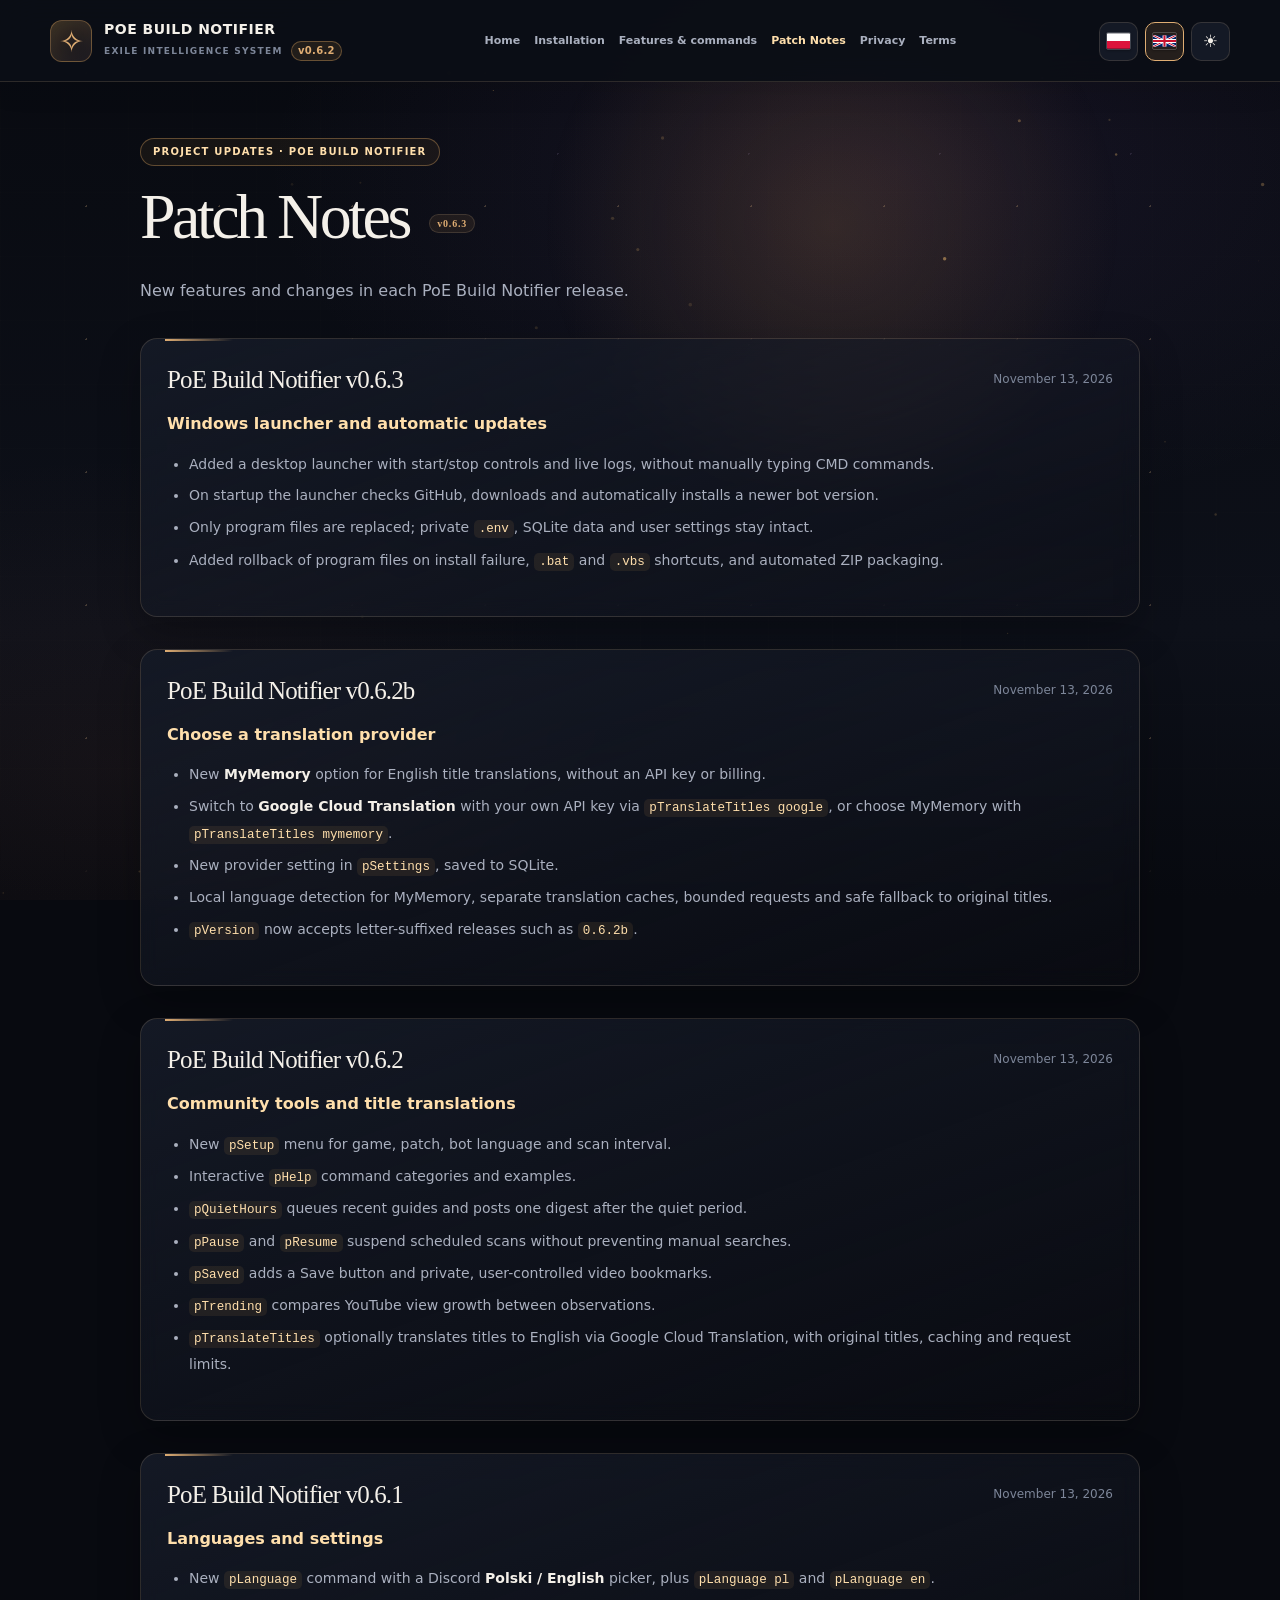
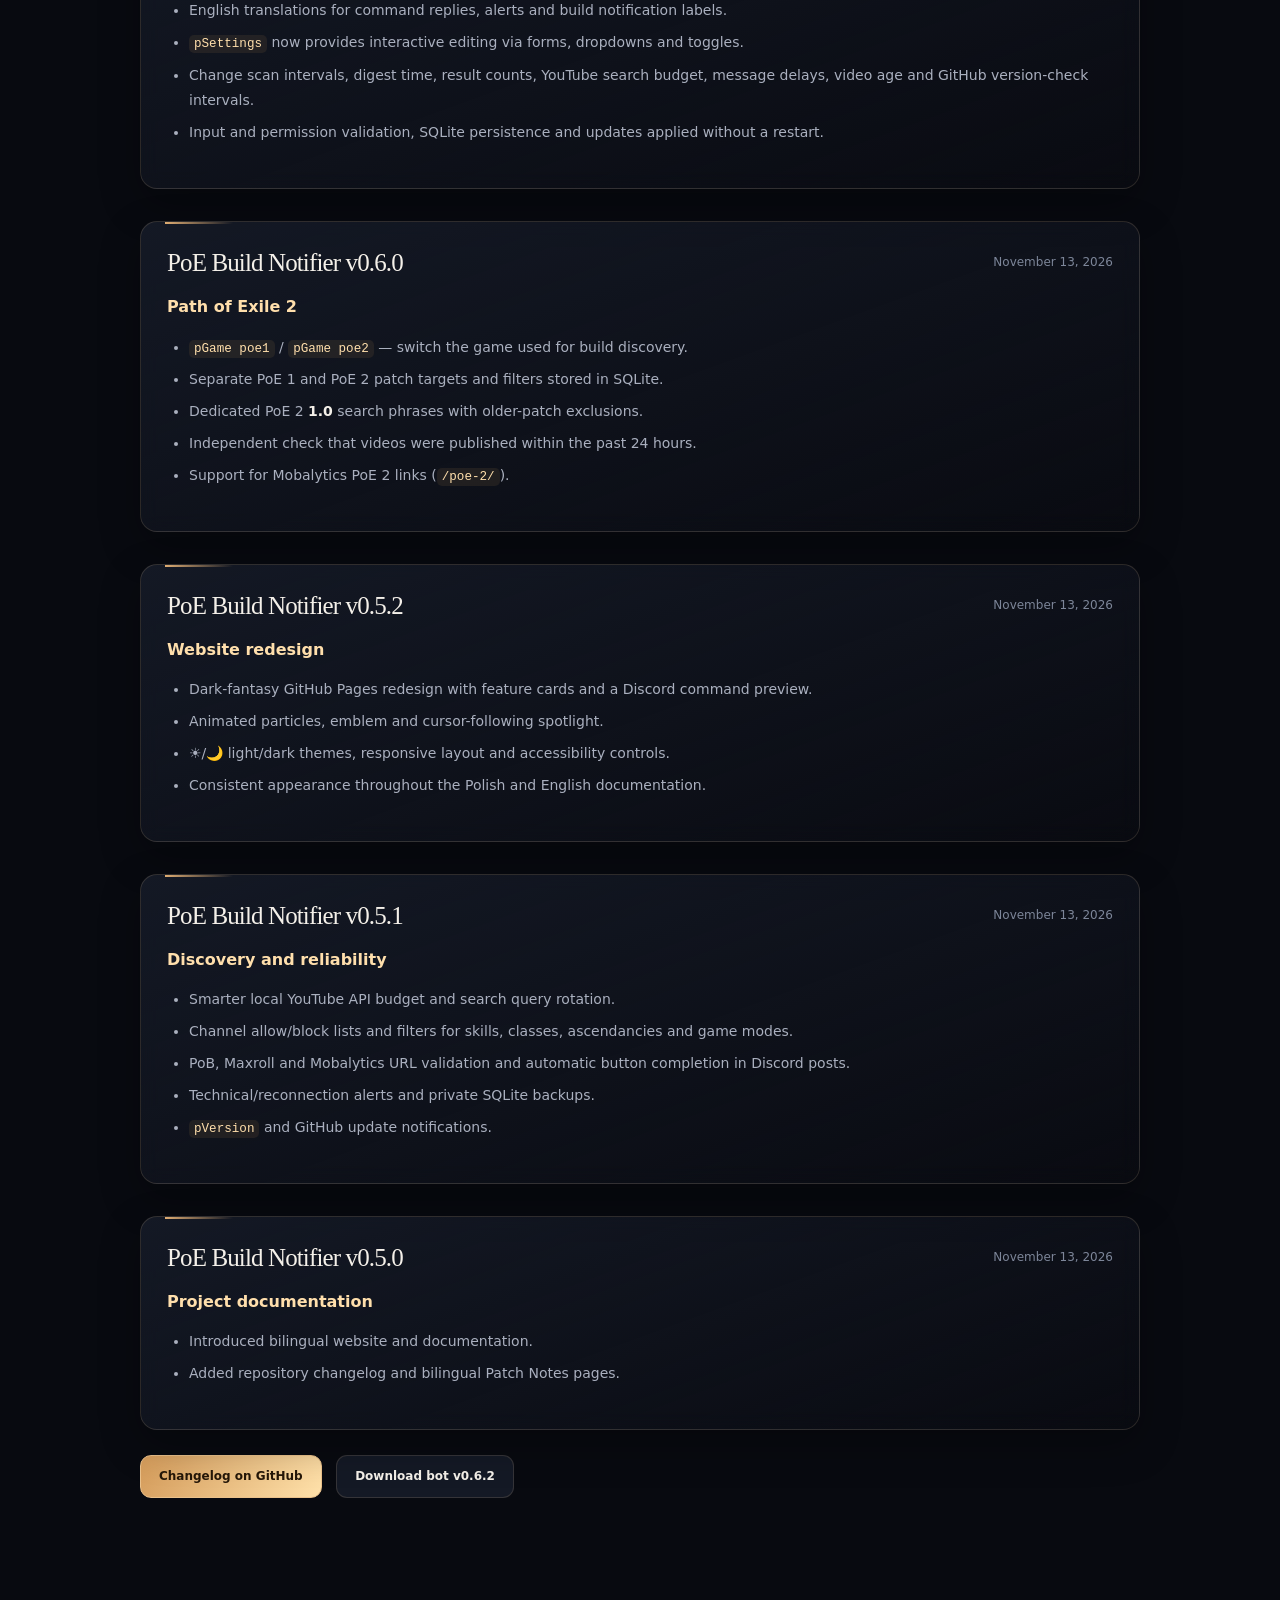
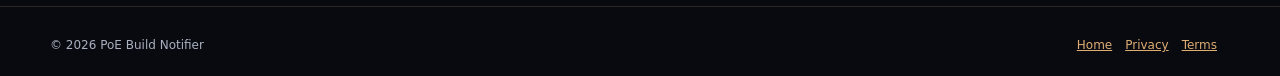
==== changelog-en.html @ 7b58daf1 "release v0.6.3: Windows launcher and updater documentation" ====
<!doctype html><html lang="en"><head><meta charset="utf-8"><meta name="viewport" content="width=device-width,initial-scale=1"><meta name="description" content="Release history and patch notes for PoE Build Notifier"><title>PoE Build Notifier v0.6.3 — Patch Notes</title><link rel="stylesheet" href="style.css"><link rel="stylesheet" href="fancy.css"><link rel="stylesheet" href="unified.css"><link rel="alternate" hreflang="pl" href="https://bollek231.github.io/poe-build-notifier-site/changelog.html"><link rel="alternate" hreflang="en" href="https://bollek231.github.io/poe-build-notifier-site/changelog-en.html"></head><body class="docs-redesign dark"><div class="site-atmosphere" aria-hidden="true"><canvas id="ember-field"></canvas></div><div class="site-spotlight" aria-hidden="true"></div><header class="unified-header">
<div class="wrap header-inner">
  <a class="logo" href="https://bollek231.github.io/poe-build-notifier-site/index-en.html" aria-label="PoE Build Notifier — homepage"><span class="logo-symbol" aria-hidden="true">✧</span><span class="logo-text"><strong>POE BUILD NOTIFIER</strong><small>EXILE INTELLIGENCE SYSTEM <b class="site-version">v0.6.2</b></small></span></a>
  <nav id="site-nav" aria-label="Main navigation">
    <a href="https://bollek231.github.io/poe-build-notifier-site/index-en.html">Home</a>
<a href="https://bollek231.github.io/poe-build-notifier-site/instalacja-en.html">Installation</a>
<a href="https://bollek231.github.io/poe-build-notifier-site/komendy-en.html">Features & commands</a>
<a href="https://bollek231.github.io/poe-build-notifier-site/changelog-en.html" class="active" aria-current="page">Patch Notes</a>
<a href="https://bollek231.github.io/poe-build-notifier-site/privacy-en.html">Privacy</a>
<a href="https://bollek231.github.io/poe-build-notifier-site/terms-en.html">Terms</a>
  </nav>
  <div class="controls">
    <button type="button" class="ctrl menu-button" id="mobile-menu-toggle" aria-label="Open navigation menu" aria-controls="site-nav" aria-expanded="false" title="Menu">☰</button>
    <a class="ctrl" id="lang-pl" href="https://bollek231.github.io/poe-build-notifier-site/changelog.html" hreflang="pl" lang="pl" title="Polski" aria-label="Przełącz na polski"><img class="lang-flag-image" src="assets/flag-pl.svg" width="25" height="18" alt="" aria-hidden="true"></a>
    <a class="ctrl selected" id="lang-en" href="https://bollek231.github.io/poe-build-notifier-site/changelog-en.html" hreflang="en" lang="en" title="English" aria-label="English — current language"><img class="lang-flag-image" src="assets/flag-gb.svg" width="25" height="18" alt="" aria-hidden="true"></a>
    <button type="button" class="ctrl theme-button" id="theme-toggle" title="Change color theme" aria-label="Toggle light/dark theme">☀️</button>
  </div>
</div>
</header><main class="wrap content"><span class="pill">Project updates · PoE Build Notifier</span><h1>Patch Notes <span class="site-version heading-version">v0.6.3</span></h1><p class="lead">New features and changes in each PoE Build Notifier release.</p><article class="release-entry" id="v0-6-3"><div class="release-heading"><h2>PoE Build Notifier v0.6.3</h2><span class="release-date">November 13, 2026</span></div><h3>Windows launcher and automatic updates</h3><ul><li>Added a desktop launcher with start/stop controls and live logs, without manually typing CMD commands.</li><li>On startup the launcher checks GitHub, downloads and automatically installs a newer bot version.</li><li>Only program files are replaced; private <code>.env</code>, SQLite data and user settings stay intact.</li><li>Added rollback of program files on install failure, <code>.bat</code> and <code>.vbs</code> shortcuts, and automated ZIP packaging.</li></ul></article><article class="release-entry" id="v0-6-2b"><div class="release-heading"><h2>PoE Build Notifier v0.6.2b</h2><span class="release-date">November 13, 2026</span></div><h3>Choose a translation provider</h3><ul><li>New <strong>MyMemory</strong> option for English title translations, without an API key or billing.</li><li>Switch to <strong>Google Cloud Translation</strong> with your own API key via <code>pTranslateTitles google</code>, or choose MyMemory with <code>pTranslateTitles mymemory</code>.</li><li>New provider setting in <code>pSettings</code>, saved to SQLite.</li><li>Local language detection for MyMemory, separate translation caches, bounded requests and safe fallback to original titles.</li><li><code>pVersion</code> now accepts letter-suffixed releases such as <code>0.6.2b</code>.</li></ul></article><article class="release-entry" id="v0-6-2"><div class="release-heading"><h2>PoE Build Notifier v0.6.2</h2><span class="release-date">November 13, 2026</span></div><h3>Community tools and title translations</h3><ul><li>New <code>pSetup</code> menu for game, patch, bot language and scan interval.</li><li>Interactive <code>pHelp</code> command categories and examples.</li><li><code>pQuietHours</code> queues recent guides and posts one digest after the quiet period.</li><li><code>pPause</code> and <code>pResume</code> suspend scheduled scans without preventing manual searches.</li><li><code>pSaved</code> adds a Save button and private, user-controlled video bookmarks.</li><li><code>pTrending</code> compares YouTube view growth between observations.</li><li><code>pTranslateTitles</code> optionally translates titles to English via Google Cloud Translation, with original titles, caching and request limits.</li></ul></article><article class="release-entry" id="v0-6-1"><div class="release-heading"><h2>PoE Build Notifier v0.6.1</h2><span class="release-date">November 13, 2026</span></div><h3>Languages and settings</h3><ul><li>New <code>pLanguage</code> command with a Discord <strong>Polski / English</strong> picker, plus <code>pLanguage pl</code> and <code>pLanguage en</code>.</li><li>English translations for command replies, alerts and build notification labels.</li><li><code>pSettings</code> now provides interactive editing via forms, dropdowns and toggles.</li><li>Change scan intervals, digest time, result counts, YouTube search budget, message delays, video age and GitHub version-check intervals.</li><li>Input and permission validation, SQLite persistence and updates applied without a restart.</li></ul></article>
<article class="release-entry" id="v0-6-0"><div class="release-heading"><h2>PoE Build Notifier v0.6.0</h2><span class="release-date">November 13, 2026</span></div><h3>Path of Exile 2</h3><ul><li><code>pGame poe1</code> / <code>pGame poe2</code> — switch the game used for build discovery.</li><li>Separate PoE 1 and PoE 2 patch targets and filters stored in SQLite.</li><li>Dedicated PoE 2 <strong>1.0</strong> search phrases with older-patch exclusions.</li><li>Independent check that videos were published within the past 24 hours.</li><li>Support for Mobalytics PoE 2 links (<code>/poe-2/</code>).</li></ul></article>
<article class="release-entry" id="v0-5-2"><div class="release-heading"><h2>PoE Build Notifier v0.5.2</h2><span class="release-date">November 13, 2026</span></div><h3>Website redesign</h3><ul><li>Dark-fantasy GitHub Pages redesign with feature cards and a Discord command preview.</li><li>Animated particles, emblem and cursor-following spotlight.</li><li>☀️/🌙 light/dark themes, responsive layout and accessibility controls.</li><li>Consistent appearance throughout the Polish and English documentation.</li></ul></article>
<article class="release-entry" id="v0-5-1"><div class="release-heading"><h2>PoE Build Notifier v0.5.1</h2><span class="release-date">November 13, 2026</span></div><h3>Discovery and reliability</h3><ul><li>Smarter local YouTube API budget and search query rotation.</li><li>Channel allow/block lists and filters for skills, classes, ascendancies and game modes.</li><li>PoB, Maxroll and Mobalytics URL validation and automatic button completion in Discord posts.</li><li>Technical/reconnection alerts and private SQLite backups.</li><li><code>pVersion</code> and GitHub update notifications.</li></ul></article>
<article class="release-entry" id="v0-5-0"><div class="release-heading"><h2>PoE Build Notifier v0.5.0</h2><span class="release-date">November 13, 2026</span></div><h3>Project documentation</h3><ul><li>Introduced bilingual website and documentation.</li><li>Added repository changelog and bilingual Patch Notes pages.</li></ul></article><p class="release-actions"><a class="btn" href="https://github.com/Bollek231/poe-build-notifier-site/blob/main/CHANGELOG.md">Changelog on GitHub</a> <a class="btn secondary" href="https://bollek231.github.io/poe-build-notifier-site/downloads/PoE_Build_Notifier_v0.6.2b.zip" download>Download bot v0.6.2</a></p></main><footer><div class="wrap foot"><span>© 2026 PoE Build Notifier</span><div><a href="https://bollek231.github.io/poe-build-notifier-site/index-en.html">Home</a><a href="https://bollek231.github.io/poe-build-notifier-site/privacy-en.html">Privacy</a><a href="https://bollek231.github.io/poe-build-notifier-site/terms-en.html">Terms</a></div></div></footer><script defer src="effects.js"></script><script defer src="version-badge.js"></script></body></html>
---- style.css ----
:root{color-scheme:dark;--bg:#0e121b;--text:#e9ebef;--muted:#aeb7c5;--border:#343e4e;--gold:#e4b772;--panel:#192232}*{box-sizing:border-box}html{scroll-behavior:smooth}body{margin:0;font-family:system-ui,-apple-system,"Segoe UI",sans-serif;background:radial-gradient(circle at 85% 0%,#273244,var(--bg) 55%);color:var(--text);line-height:1.65}a{color:#9ed0ff}a:hover{color:#fff}.wrap{width:min(1060px,calc(100% - 36px));margin:auto}header{background:#0d1420ec;border-bottom:1px solid var(--border);position:sticky;top:0;z-index:5}.nav{display:flex;justify-content:space-between;align-items:center;gap:20px;flex-wrap:wrap;padding:16px 0}.brand{font-weight:800;color:var(--gold);font-size:1.12rem;text-decoration:none}.nav div{display:flex;gap:17px;flex-wrap:wrap}.nav div a{text-decoration:none;color:#d6dce5;font-size:.91rem}section{padding:48px 0}.hero{padding-top:84px;padding-bottom:70px}.hero h1{font-size:clamp(2.6rem,6vw,5rem);line-height:1.12;letter-spacing:-.04em;margin:22px 0}.hero h1 em{font-style:normal;color:var(--gold)}.lead{font-size:1.15rem;max-width:720px;color:var(--muted)}.pill{display:inline-block;padding:6px 12px;border-radius:30px;border:1px solid #705936;background:#2f291e;color:#ffe4b7;font-size:.78rem;font-weight:700}h2{font-size:2rem;line-height:1.22;margin:0 0 12px}h3{color:#ffe0aa;margin:10px 0}.muted,.cards p{color:var(--muted)}.cards{display:grid;grid-template-columns:repeat(3,minmax(0,1fr));gap:18px}.cards article,.panel{border:1px solid var(--border);background:linear-gradient(145deg,#202c3e,#121a28);padding:24px;border-radius:16px}.metric{font-size:2rem;font-weight:800;color:var(--gold)}.btn{display:inline-block;margin-right:12px;margin-top:12px;padding:10px 17px;border-radius:9px;background:#d9a564;color:#17171d;font-weight:700;text-decoration:none}.btn.secondary{background:transparent;border:1px solid #6f7b8e;color:var(--text)}.split{display:grid;grid-template-columns:1.2fr 1fr;gap:35px}.note{padding:18px 20px;background:#202a39;border-left:3px solid var(--gold);border-radius:8px}.content{max-width:850px;padding-top:44px;padding-bottom:75px}.content h1{font-size:clamp(2.2rem,4vw,3.1rem);line-height:1.17;color:#ffe0aa}.content h2{font-size:1.42rem;margin-top:34px}.content p,.content li{color:#d4dce6}.meta{font-size:.9rem;color:var(--muted)}footer{border-top:1px solid var(--border);padding:28px 0;color:var(--muted);font-size:.9rem}.foot{display:flex;justify-content:space-between;gap:15px;flex-wrap:wrap}.foot a{margin-right:13px}@media(max-width:730px){.cards,.split{grid-template-columns:1fr}.hero{padding-top:50px}.nav{align-items:flex-start}}
/* Dokumentacja instalacji i komend */
pre{background:#0c131d;color:#dcf0ff;border:1px solid var(--border);border-radius:10px;padding:16px;overflow-x:auto;font-size:.92rem;line-height:1.6}
code{font-family:ui-monospace,SFMono-Regular,Consolas,monospace}
p code,li code,td code{color:#f2d4a3;background:#202838;padding:2px 5px;border-radius:5px;font-size:.92em}
.doc-table{width:100%;border-collapse:collapse;margin:20px 0}
.doc-table th,.doc-table td{padding:12px 14px;text-align:left;border-bottom:1px solid var(--border);vertical-align:top}
.doc-table th{color:#ffd69a;background:#1e2a38}
.doc-table tr:nth-child(even){background:#141c29}
@media(max-width:700px){.doc-table th,.doc-table td{padding:10px 8px;font-size:.9rem}.nav div{gap:10px}}


/* Accessibility and layout for the Polish / English flag language switch */
.nav{gap:12px}
.nav-links{display:flex;align-items:center;gap:13px;flex-wrap:wrap;flex:1}
.language-switch{display:flex;align-items:center;gap:6px;margin-left:auto;flex-shrink:0}
.language-switch .flag{display:inline-flex;align-items:center;justify-content:center;width:43px;height:38px;border-radius:10px;border:1px solid #465468;background:#172233;color:#fff;text-decoration:none;font-size:1.45rem;line-height:1;transition:background-color .15s,border-color .15s;white-space:nowrap}
.language-switch .flag:hover{background:#2e405a;border-color:#90b6ec}
.language-switch .flag.active{background:#35455d;border-color:#e4b772;box-shadow:inset 0 -2px 0 #e4b772}
.language-switch .flag:focus-visible{outline:3px solid #e4b772;outline-offset:3px}
@media(max-width:760px){.nav{gap:10px}.brand{width:100%}.nav-links{order:2;width:100%;flex-basis:100%;gap:9px}.nav-links a{font-size:.82rem}.language-switch{order:1;margin-left:auto}}

/* Version labels and bilingual release history */
.site-version{display:inline-flex;align-items:center;font-size:.69rem;font-weight:750;letter-spacing:.025em;color:#ffe0aa;background:#353045;border:1px solid #76604a;padding:2px 8px;border-radius:50px;vertical-align:middle;white-space:nowrap}
.heading-version{font-size:.85rem;vertical-align:middle;margin-left:8px}
.release-entry{background:linear-gradient(145deg,#202c3e,#121a28);border:1px solid var(--border);border-radius:16px;margin-top:32px;padding:26px}
.release-heading{display:flex;align-items:center;justify-content:space-between;gap:12px;flex-wrap:wrap;margin-bottom:18px}
.release-heading h2{margin:0!important;font-size:1.54rem}
.release-date{color:var(--muted);font-size:.88rem;white-space:nowrap}
.release-entry h3{font-size:1.05rem;margin-top:24px}
.release-entry ul{padding-left:22px}
.release-entry li{margin-bottom:8px}
.nav-links{min-width:0}
@media(max-width:760px){.release-entry{padding:18px}.release-heading h2{font-size:1.3rem}.nav-links{row-gap:9px}}
---- fancy.css ----
/* PoE Build Notifier — v0.5.2 animated fantasy background */
#ember-field{position:absolute;inset:0;width:100%;height:100%;pointer-events:none;z-index:0;opacity:.85}
body.light #ember-field{opacity:.45}
#starfield{animation:constellation-drift 110s linear infinite}
@keyframes constellation-drift{
  0%{background-position:20px 7px,80px 58px}
  100%{background-position:153px -106px,-111px -133px}
}
.orbit,.orbit.tiny{will-change:transform}
.fancy-home .header-inner{max-width:1240px}
.fancy-home .logo strong{font-size:14px}
.fancy-home .site-version{margin-left:3px;color:var(--accent);font-size:10px;letter-spacing:.08em}
.fancy-home #site-nav{gap:14px}
.fancy-home #site-nav a{font-size:11px}
.fancy-home .menu-button{display:none}
.fancy-home #app{isolation:isolate}
.fancy-home #ember-field{z-index:0}
.fancy-home header,.fancy-home main,.fancy-home .footer{position:relative;z-index:2}
.fancy-home .features,.fancy-home .demo-section{position:relative}
.fancy-home .hero-note{font-size:11px;color:var(--soft);margin-top:12px}
.fancy-home .secondary-links{display:flex;gap:14px;flex-wrap:wrap;margin-top:12px;font-size:12px}
.fancy-home .secondary-links a{color:var(--accent);text-decoration:underline;text-underline-offset:4px}
.fancy-home .alt-section{padding:56px 0;border-top:1px solid var(--line)}
.fancy-home .alt-section h2{font-family:Georgia,serif;font-weight:500;font-size:32px;letter-spacing:-.03em}
.fancy-home .alt-section .note{font-size:13px;max-width:800px}
.fancy-home .footer .docs-links{display:flex;flex-wrap:wrap;gap:14px}
.fancy-home .footer .docs-links a{font-size:11px}
.site-spotlight{position:fixed;inset:0;pointer-events:none;z-index:0;opacity:0;background:radial-gradient(380px circle at var(--mx,65%) var(--my,25%),var(--halo,rgba(221,160,82,.16)),transparent 76%);transition:opacity .3s}
@media(pointer:fine){body:hover .site-spotlight{opacity:1}}
.site-atmosphere{position:fixed;inset:0;overflow:hidden;pointer-events:none;z-index:0;background:radial-gradient(ellipse 850px 540px at 73% 10%,rgba(119,80,147,.19),transparent 70%),radial-gradient(ellipse 650px 450px at 5% 75%,rgba(176,104,51,.095),transparent 70%)}
.site-atmosphere::after{content:"";position:absolute;inset:0;opacity:.19;background-image:linear-gradient(rgba(207,184,141,.11) 1px,transparent 1px),linear-gradient(90deg,rgba(207,184,141,.11) 1px,transparent 1px);background-size:64px 64px;mask-image:linear-gradient(to bottom,transparent,black 14%,black 84%,transparent)}
.site-atmosphere #ember-field{position:fixed}
body.docs-redesign{--bg:#090b13;--text:#f3eee7;--muted:#aeb4c4;--border:rgba(238,208,162,.18);--gold:#dfad73;--panel:#171d2b;--halo:rgba(219,151,79,.17);background:#090b13;color:var(--text);min-height:100vh;transition:background .3s,color .3s}
body.docs-redesign.light{--bg:#f7f3ec;--text:#241f26;--muted:#655e6b;--border:rgba(85,60,47,.19);--gold:#946124;--panel:#fffdf8;--halo:rgba(195,139,69,.17);background:#f7f3ec;color:var(--text)}
body.docs-redesign>header,body.docs-redesign>main,body.docs-redesign>footer{position:relative;z-index:1}
body.docs-redesign>header{background:rgba(10,14,24,.68);backdrop-filter:blur(18px);border-color:var(--border)}
body.docs-redesign.light>header{background:rgba(250,245,235,.85)}
body.docs-redesign header .brand{color:var(--gold)}
body.docs-redesign header .nav-links a{color:var(--text);opacity:.82}
body.docs-redesign header .nav-links a:hover,
body.docs-redesign header .nav-links a[aria-current="page"]{color:var(--gold);opacity:1}
body.docs-redesign .site-version{display:inline-block;color:var(--gold);font-size:10px;vertical-align:middle;letter-spacing:.08em;padding:3px 7px;background:rgba(203,147,83,.1);border:1px solid var(--border);border-radius:20px}
body.docs-redesign .content{max-width:920px}
body.docs-redesign .content h1{font-family:Georgia,serif;font-weight:500;font-size:clamp(34px,6vw,54px);letter-spacing:-.04em;color:var(--text);margin-bottom:24px}
body.docs-redesign .content h2{font-family:Georgia,serif;color:var(--gold);font-weight:500;margin-top:46px}
body.docs-redesign .content h3{color:var(--gold)}
body.docs-redesign .content p,body.docs-redesign .content li{color:var(--text);opacity:.91}
body.docs-redesign .content a:not(.btn){color:var(--gold)}
body.docs-redesign .note,body.docs-redesign .panel,body.docs-redesign .cards article,
body.docs-redesign .release-entry{background:rgba(25,31,44,.78);border:1px solid var(--border);border-radius:16px;box-shadow:0 10px 32px rgba(0,0,0,.07);backdrop-filter:blur(12px)}
body.docs-redesign.light .note,body.docs-redesign.light .panel,body.docs-redesign.light .cards article,
body.docs-redesign.light .release-entry{background:rgba(255,255,255,.72)}
body.docs-redesign .note{border-left:3px solid var(--gold)}
body.docs-redesign .btn{background:linear-gradient(110deg,#d49b5a,#ffe1aa);color:#24190d;border:1px solid #ddab6a;border-radius:11px}
body.docs-redesign .btn.secondary{background:transparent;color:var(--text);border-color:var(--border)}
body.docs-redesign .doc-table tr:nth-child(even),body.docs-redesign .doc-table th{background:var(--panel)}
body.docs-redesign .doc-table th,body.docs-redesign .doc-table td{border-color:var(--border)}
body.docs-redesign .doc-table th{color:var(--gold)}
body.docs-redesign .foot{color:var(--muted)}
body.docs-redesign .foot a{color:var(--gold)}
body.docs-redesign .language-switch .flag{border-color:var(--border);background:var(--panel)}
body.docs-redesign .language-switch .flag.active{border-color:var(--gold)}
body.docs-redesign .theme-control{height:38px;min-width:40px;background:var(--panel);border:1px solid var(--border);border-radius:10px;cursor:pointer;color:var(--text)}
body.docs-redesign .theme-control:hover{border-color:var(--gold)}
body.docs-redesign .nav-toggle{height:38px;min-width:42px;border-radius:9px;background:var(--panel);color:var(--text);border:1px solid var(--border);cursor:pointer;display:none}
body.docs-redesign .wrap{width:min(1180px,calc(100% - 48px))}
@media(max-width:1080px){
 body.docs-redesign .nav-toggle{display:inline-flex;align-items:center;justify-content:center}
 body.docs-redesign .nav{position:relative}
 body.docs-redesign .nav-links{display:none;position:absolute;z-index:10;top:100%;left:0;right:0;padding:16px;background:var(--panel);border:1px solid var(--border);border-radius:14px;box-shadow:0 10px 30px rgba(0,0,0,.12);margin-top:6px}
 body.docs-redesign .nav-links.menu-open{display:flex}
}
@media(max-width:1030px){
 .fancy-home .menu-button{display:grid;place-items:center}
 .fancy-home #site-nav{display:none;position:absolute;z-index:20;top:calc(100% - 7px);left:18px;right:18px;padding:18px;background:var(--panel);border:1px solid var(--line);border-radius:15px;box-shadow:0 12px 30px var(--shadow);flex-wrap:wrap;gap:16px}
 .fancy-home #site-nav.menu-open{display:flex}
 .fancy-home .header-inner{position:relative}
}
@media(max-width:760px){
 .fancy-home .header-inner{padding:13px 0}
 .fancy-home .hero{padding-top:45px}
 .fancy-home .visual{transform:scale(.76);margin:-5px 0}
 .fancy-home .logo strong{font-size:12px}
 .fancy-home .site-version{font-size:9px}
 .fancy-home .alt-section{padding:34px 0}
 body.docs-redesign .nav .brand{max-width:75%;font-size:12px}
 body.docs-redesign .nav{gap:8px}
 body.docs-redesign .nav-links{order:10}
}
@media(prefers-reduced-motion:reduce){
 #ember-field{display:none}
 #starfield{animation:none!important}
 .orbit,.orbit.tiny{animation:none!important;will-change:auto}
 .site-spotlight,#spotlight{display:none!important}
 body *,body *::before,body *::after{transition:none!important;scroll-behavior:auto!important}
}

/* Render national flags as local vector images, not platform-dependent emoji glyphs. */
.lang-flag-image{display:block;width:25px;height:18px;object-fit:fill;border-radius:2px;border:1px solid rgba(255,255,255,.19);box-shadow:0 1px 2px rgba(0,0,0,.24);pointer-events:none}
.fancy-home .controls .ctrl:has(.lang-flag-image),.docs-redesign .language-switch .flag:has(.lang-flag-image){display:inline-flex;align-items:center;justify-content:center}

/* Compact, centered and dismissible announcement on documentation pages. */
body.docs-redesign .site-notice{
  position:relative;box-sizing:border-box;
  width:min(760px,calc(100% - 32px));max-width:760px;
  margin:20px auto 16px;padding:16px 51px 16px 20px;
  border:1px solid var(--border);border-left:3px solid var(--gold);
  border-radius:14px;color:var(--text);
  background:var(--panel);box-shadow:0 12px 28px rgba(0,0,0,.10);
  font-size:13px;line-height:1.7;z-index:2;
  opacity:1;transform:translateY(0);
  transition:opacity .24s ease,transform .24s ease;
}
body.docs-redesign.light .site-notice{background:#fffbf4}
body.docs-redesign .content>.site-notice{width:100%;margin:0 auto 24px}
body.docs-redesign .site-notice strong{color:var(--gold)}
body.docs-redesign .site-notice .site-notice__hint{display:block;margin-top:7px;color:var(--muted);font-size:11px}
body.docs-redesign .site-notice .site-notice__close{
  position:absolute;right:11px;top:10px;width:30px;height:30px;
  border:1px solid var(--border);border-radius:9px;
  background:transparent;color:var(--text);cursor:pointer;
  font-size:20px;line-height:1;display:grid;place-items:center;
}
body.docs-redesign .site-notice .site-notice__close:hover{border-color:var(--gold);background:rgba(210,157,82,.10)}
body.docs-redesign .site-notice .site-notice__close:focus-visible{outline:2px solid var(--gold);outline-offset:2px}
body.docs-redesign .site-notice.site-notice--closing{opacity:0;transform:translateY(-7px);pointer-events:none}
body.docs-redesign .site-notice[hidden]{display:none!important}
@media(max-width:600px){body.docs-redesign .site-notice{font-size:12px;padding:14px 47px 14px 15px;margin-top:12px}}
@media(prefers-reduced-motion:reduce){body.docs-redesign .site-notice{transition:none!important}}

/* Keep the site navigation visible while scrolling, in both languages. */
.fancy-home #app>header,
body.docs-redesign>header{
  position:sticky;
  top:0;
  z-index:100;
  isolation:isolate;
  -webkit-backdrop-filter:blur(18px);
  backdrop-filter:blur(18px);
}
.fancy-home #app>header{background:rgba(11,14,22,.90)}
.fancy-home.light #app>header{background:rgba(250,246,238,.92)}
body.docs-redesign>header{background:rgba(10,14,24,.91)}
body.docs-redesign.light>header{background:rgba(250,245,235,.93)}
html{scroll-padding-top:95px}
@media(max-width:760px){html{scroll-padding-top:85px}}

/* Feature showcase: 3 + 2 centered on desktop, stacked on phones */
.fancy-home .features .cards{grid-template-columns:repeat(6,minmax(0,1fr))}
.fancy-home .features .cards>.card{grid-column:span 2}
.fancy-home .features .cards>.card:nth-child(4){grid-column:2/span 2}
.fancy-home .features .cards>.card:nth-child(5){grid-column:4/span 2}
@media(max-width:760px){
  .fancy-home .features .cards{grid-template-columns:1fr}
  .fancy-home .features .cards>.card,
  .fancy-home .features .cards>.card:nth-child(4),
  .fancy-home .features .cards>.card:nth-child(5){grid-column:auto}
}
---- unified.css ----
/* PoE Build Notifier — shared site design for all PL/EN pages.
   v0.6.1 is the bot version; website-only visual updates do not increment it. */
:root{--site-header-height:82px;--site-font:Inter,ui-sans-serif,system-ui,-apple-system,"Segoe UI",sans-serif}
body.fancy-home,body.docs-redesign{font-family:var(--site-font);font-synthesis:none;-webkit-font-smoothing:antialiased}
body.fancy-home #app{padding-top:var(--site-header-height)}
body.docs-redesign{padding-top:var(--site-header-height)}
body.docs-redesign.dark{
  --bg:#080a10;--background:#0d1019;--panel:#141925;--panel2:#1b2130;
  --fg:#f4f0e9;--text:#f4f0e9;--muted:#aab0bf;--soft:#7d8699;
  --gold:#dfad73;--accent:#dfad73;--accent-hi:#ffdfac;
  --border:rgba(238,208,162,.15);--line:rgba(238,208,162,.15);
  --line-hi:rgba(241,180,102,.34);--shadow:rgba(0,0,0,.28);
  --halo:rgba(219,151,79,.16);background:var(--bg);color:var(--fg)
}
body.docs-redesign.light{
  --bg:#f7f3ec;--background:#f9f6f1;--panel:#fffdf8;--panel2:#f2ede4;
  --fg:#241f26;--text:#241f26;--muted:#655e6b;--soft:#7b7480;
  --gold:#946124;--accent:#946124;--accent-hi:#6e4a20;
  --border:rgba(85,60,47,.19);--line:rgba(85,60,47,.19);
  --line-hi:rgba(162,104,40,.4);--shadow:rgba(92,57,44,.10);
  --halo:rgba(195,139,69,.17);background:var(--bg);color:var(--fg)
}

/* A genuinely fixed header. Neither scroll containers nor nearby decorative
   elements can prevent it from following the viewport. */
body.fancy-home #app>header.unified-header,
body.docs-redesign>header.unified-header{
  position:fixed!important;top:0;left:0;right:0;width:100%;height:var(--site-header-height);
  z-index:1000!important;border-bottom:1px solid var(--line);
  background:rgba(11,14,22,.94);
  -webkit-backdrop-filter:blur(18px);backdrop-filter:blur(18px);
  box-shadow:0 8px 26px rgba(0,0,0,.09);
  isolation:isolate
}
body.fancy-home.light #app>header.unified-header,
body.docs-redesign.light>header.unified-header{background:rgba(250,246,238,.96)}
.unified-header .header-inner{
  width:min(1180px,calc(100% - 48px));max-width:1180px;
  height:var(--site-header-height);min-height:var(--site-header-height);
  margin:0 auto;padding:0;display:flex;align-items:center;
  justify-content:space-between;gap:22px;flex-wrap:nowrap;position:relative
}
.unified-header .logo{display:flex;align-items:center;gap:12px;min-width:0;
  color:var(--fg);text-decoration:none;white-space:nowrap;flex-shrink:0}
.unified-header .logo-symbol{height:42px;width:42px;flex-shrink:0;
  display:grid;place-items:center;border:1px solid var(--line-hi);
  border-radius:12px;background:linear-gradient(145deg,rgba(224,168,87,.2),rgba(125,84,143,.08));
  box-shadow:inset 0 0 22px rgba(234,177,99,.08);
  font:30px Georgia,serif;color:var(--accent)}
.unified-header .logo strong{display:block;font-size:14px;line-height:1.2;
  font-family:var(--site-font);font-weight:780;letter-spacing:.035em;color:var(--fg)}
.unified-header .logo small{display:block;margin-top:4px;
  font:700 9px/1.4 var(--site-font);letter-spacing:.14em;color:var(--soft)}
.unified-header .logo .site-version{display:inline-flex;font:750 10px/1.2 var(--site-font);
  color:var(--accent);letter-spacing:.03em;border:1px solid var(--line-hi);
  background:rgba(206,151,78,.12);padding:3px 6px;border-radius:30px;margin-left:4px}
.unified-header #site-nav{display:flex;align-items:center;justify-content:center;
  flex:1;min-width:0;gap:14px;position:static;padding:0;margin:0;
  box-shadow:none;background:none;border:0;flex-wrap:nowrap}
.unified-header #site-nav a{color:var(--muted);font:650 11px/1.4 var(--site-font);
  text-decoration:none;white-space:nowrap;opacity:1;transition:color .18s}
.unified-header #site-nav a:hover,
.unified-header #site-nav a.active,
.unified-header #site-nav a[aria-current="page"]{color:var(--accent-hi)}
.unified-header .controls{display:flex;gap:7px;align-items:center;flex-shrink:0;margin:0}
.unified-header .ctrl{height:39px;width:39px;min-width:39px;
  display:grid;place-items:center;flex-shrink:0;cursor:pointer;
  border:1px solid var(--line);border-radius:10px;
  background:var(--panel);color:var(--fg);
  font:inherit;font-size:17px;text-decoration:none;transition:transform .2s,border-color .2s}
.unified-header .ctrl:hover{border-color:var(--line-hi);transform:translateY(-1px)}
.unified-header .ctrl.selected{border-color:var(--accent);background:rgba(188,135,72,.15)}
.unified-header .ctrl:focus-visible,.unified-header #site-nav a:focus-visible,
.unified-header .logo:focus-visible{outline:2px solid var(--accent);outline-offset:3px}
.unified-header .menu-button{display:none}
.unified-header .theme-button{margin:0}
.unified-header .lang-flag-image{display:block;width:25px;height:18px}
html{scroll-padding-top:calc(var(--site-header-height) + 18px)}

/* Documentation uses the same font, scale, colors, cards and animated scene
   as the main landing page, rather than the older standalone design. */
body.docs-redesign .site-atmosphere{position:fixed;inset:0;z-index:0;pointer-events:none;
  overflow:hidden;background:radial-gradient(ellipse 900px 500px at 70% 19%,rgba(105,73,147,.14),transparent 70%),
  radial-gradient(ellipse 700px 430px at 9% 85%,rgba(150,82,56,.08),transparent 72%),
  linear-gradient(180deg,var(--bg),var(--background) 70%,var(--bg))}
body.docs-redesign .site-atmosphere::before{content:"";position:absolute;inset:0;
  opacity:.4;background-image:radial-gradient(circle,rgba(215,178,132,.65) 1px,transparent 1px),
    radial-gradient(circle,rgba(180,158,208,.35) 1px,transparent 1px);
  background-size:133px 133px,191px 191px;
  background-position:20px 7px,80px 58px;
  mask-image:linear-gradient(transparent,black 15%,black 85%,transparent);
  animation:constellation-drift 110s linear infinite}
body.docs-redesign.light .site-atmosphere::before{opacity:.22}
body.docs-redesign .site-atmosphere::after{opacity:.12}
body.docs-redesign .site-spotlight{z-index:0}
body.docs-redesign>main.content{width:min(1000px,calc(100% - 48px));max-width:1000px;
  min-height:calc(100vh - var(--site-header-height) - 120px);
  margin:0 auto;padding:55px 0 90px;font-family:var(--site-font)}
body.docs-redesign .content h1{color:var(--fg);
  font:500 clamp(43px,5vw,66px)/1.1 Georgia,"Times New Roman",serif;
  letter-spacing:-.055em;margin:16px 0 25px}
body.docs-redesign .content h2{color:var(--fg);
  font:500 clamp(27px,3vw,36px)/1.2 Georgia,"Times New Roman",serif;
  letter-spacing:-.035em;margin:42px 0 16px}
body.docs-redesign .content h3{color:var(--accent-hi);
  font:750 17px/1.4 var(--site-font);margin:25px 0 11px}
body.docs-redesign .content p,body.docs-redesign .content li{
  font:400 14px/1.85 var(--site-font);color:var(--muted);opacity:1}
body.docs-redesign .content p{margin:13px 0 18px}
body.docs-redesign .content li{margin-bottom:6px}
body.docs-redesign .content strong{color:var(--fg);font-weight:750}
body.docs-redesign .content .lead{color:var(--muted);font-size:16px;
  line-height:1.8;max-width:770px}
body.docs-redesign .content .pill{border:1px solid var(--line-hi);
  border-radius:999px;color:var(--accent-hi);background:rgba(190,135,67,.07);
  text-transform:uppercase;letter-spacing:.12em;font:800 10px/1.4 var(--site-font)}
body.docs-redesign .content .note,
body.docs-redesign .content .panel,
body.docs-redesign .content .cards article,
body.docs-redesign .content .release-entry{
  background:linear-gradient(160deg,var(--panel),rgba(37,31,46,.055));
  border:1px solid var(--line);border-radius:17px;
  box-shadow:0 15px 40px var(--shadow);color:var(--fg);
  backdrop-filter:blur(10px)}
body.docs-redesign .content .cards article,
body.docs-redesign .content .release-entry{position:relative}
body.docs-redesign .content .cards article::before,
body.docs-redesign .content .release-entry::before{content:"";position:absolute;
  top:0;left:24px;width:68px;height:2px;
  background:linear-gradient(90deg,var(--accent),transparent)}
body.docs-redesign .content .cards article{transition:transform .22s,border-color .22s}
body.docs-redesign .content .cards article:hover{transform:translateY(-4px);border-color:var(--line-hi)}
body.docs-redesign .content .release-entry h2{font-size:25px;margin:0}
body.docs-redesign .content .release-entry h3{font-size:16px;margin:15px 0}
body.docs-redesign .content .release-date{color:var(--soft);font-size:12px}
body.docs-redesign .content .note{padding:17px 22px;border-left:3px solid var(--accent)}
body.docs-redesign .content .btn{display:inline-flex;align-items:center;justify-content:center;
  min-height:43px;padding:11px 18px;margin-right:10px;
  border-radius:11px;background:linear-gradient(120deg,#d49b5a,#ffe1aa);
  color:#251708;border:1px solid #eac18b;
  font:800 12px/1.4 var(--site-font);text-decoration:none;
  transition:transform .18s,box-shadow .18s}
body.docs-redesign .content .btn:hover{transform:translateY(-2px);box-shadow:0 8px 25px var(--shadow)}
body.docs-redesign .content .btn.secondary{background:var(--panel);color:var(--fg);border-color:var(--line)}
body.docs-redesign .content a:not(.btn){color:var(--accent-hi);text-underline-offset:3px}
body.docs-redesign .content pre{background:#10131b;border:1px solid var(--line);
  color:#dce3ee;border-radius:13px;font:13px/1.65 ui-monospace,SFMono-Regular,Consolas,monospace;
  padding:18px 20px;overflow-x:auto;box-shadow:0 12px 30px var(--shadow)}
body.docs-redesign .content pre code{background:none;color:inherit;padding:0}
body.docs-redesign .content p code,body.docs-redesign .content li code,
body.docs-redesign .content td code{color:var(--accent-hi);background:rgba(169,130,76,.12);
  padding:2px 5px;border-radius:5px;font-size:.9em}
body.docs-redesign .content .doc-table{font-size:13px}
body.docs-redesign .content .doc-table td,body.docs-redesign .content .doc-table th{
  border-color:var(--line);color:var(--muted)}
body.docs-redesign .content .doc-table th{color:var(--accent-hi);background:var(--panel2)}
body.docs-redesign .content .doc-table tr:nth-child(even){background:rgba(149,123,102,.045)}
body.docs-redesign>footer{background:transparent;border-top:1px solid var(--line);
  color:var(--soft);font:400 12px/1.7 var(--site-font)}
body.docs-redesign>footer .foot{width:min(1180px,calc(100% - 48px))}
body.docs-redesign>footer a{color:var(--accent);font-size:12px}
body.docs-redesign .site-notice{font-family:var(--site-font);background:var(--panel);border-color:var(--line);border-left-color:var(--accent)}
body.docs-redesign .site-notice strong{color:var(--accent-hi)}
body.docs-redesign.light .site-notice{background:var(--panel)}

@media(max-width:1150px){
  .unified-header .menu-button{display:grid}
  .unified-header #site-nav{display:none}
  .unified-header #site-nav.menu-open{display:flex;position:absolute;left:0;right:0;
    top:calc(100% - 1px);flex-direction:column;align-items:stretch;gap:5px;
    background:var(--panel);border:1px solid var(--line-hi);
    border-radius:0 0 14px 14px;box-shadow:0 16px 38px var(--shadow);
    padding:15px 19px;z-index:1100}
  .unified-header #site-nav.menu-open a{font-size:13px;padding:9px 6px}
}
@media(max-width:760px){
  :root{--site-header-height:76px}
  .unified-header .header-inner{width:min(100% - 28px,700px);gap:8px}
  .unified-header .logo{gap:8px}
  .unified-header .logo-symbol{width:34px;height:34px;font-size:24px}
  .unified-header .logo strong{font-size:11px;letter-spacing:.01em}
  .unified-header .logo small{font-size:7px;letter-spacing:.06em;margin-top:2px}
  .unified-header .logo .site-version{font-size:8px;padding:2px 5px}
  .unified-header .controls{gap:4px}
  .unified-header .ctrl{min-width:33px;width:33px;height:35px;border-radius:9px;font-size:15px}
  .unified-header .lang-flag-image{width:22px;height:16px}
  body.docs-redesign>main.content{width:min(100% - 34px,700px);padding:38px 0 68px}
  body.docs-redesign .content h1{font-size:clamp(38px,9vw,54px)}
  body.docs-redesign .content h2{font-size:29px}
  body.docs-redesign .content .cards{grid-template-columns:1fr}
}
@media(max-width:390px){
  .unified-header .logo small{display:none}
  .unified-header .logo strong{font-size:10px}
  .unified-header .logo-symbol{width:30px;height:30px}
}
@media(prefers-reduced-motion:reduce){
  body.docs-redesign .site-atmosphere::before{animation:none!important}
  .unified-header *{transition:none!important}
}
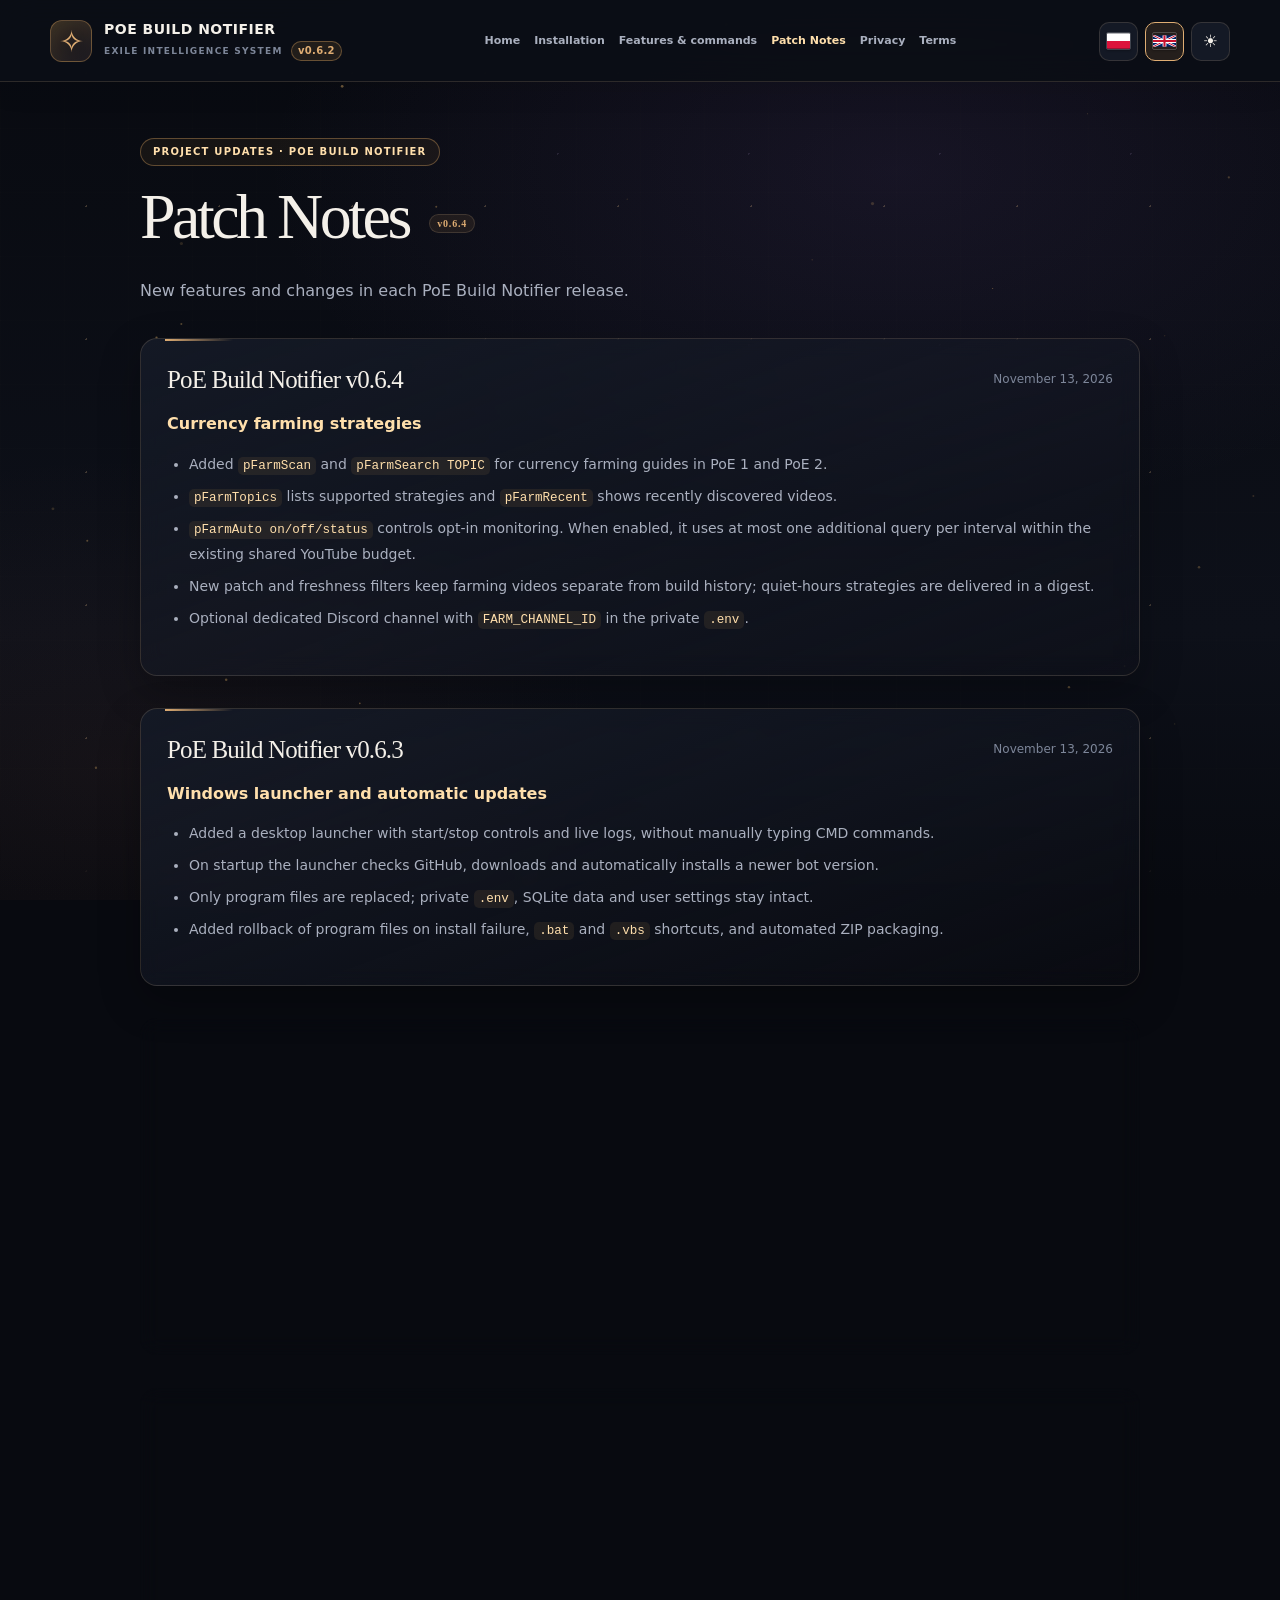
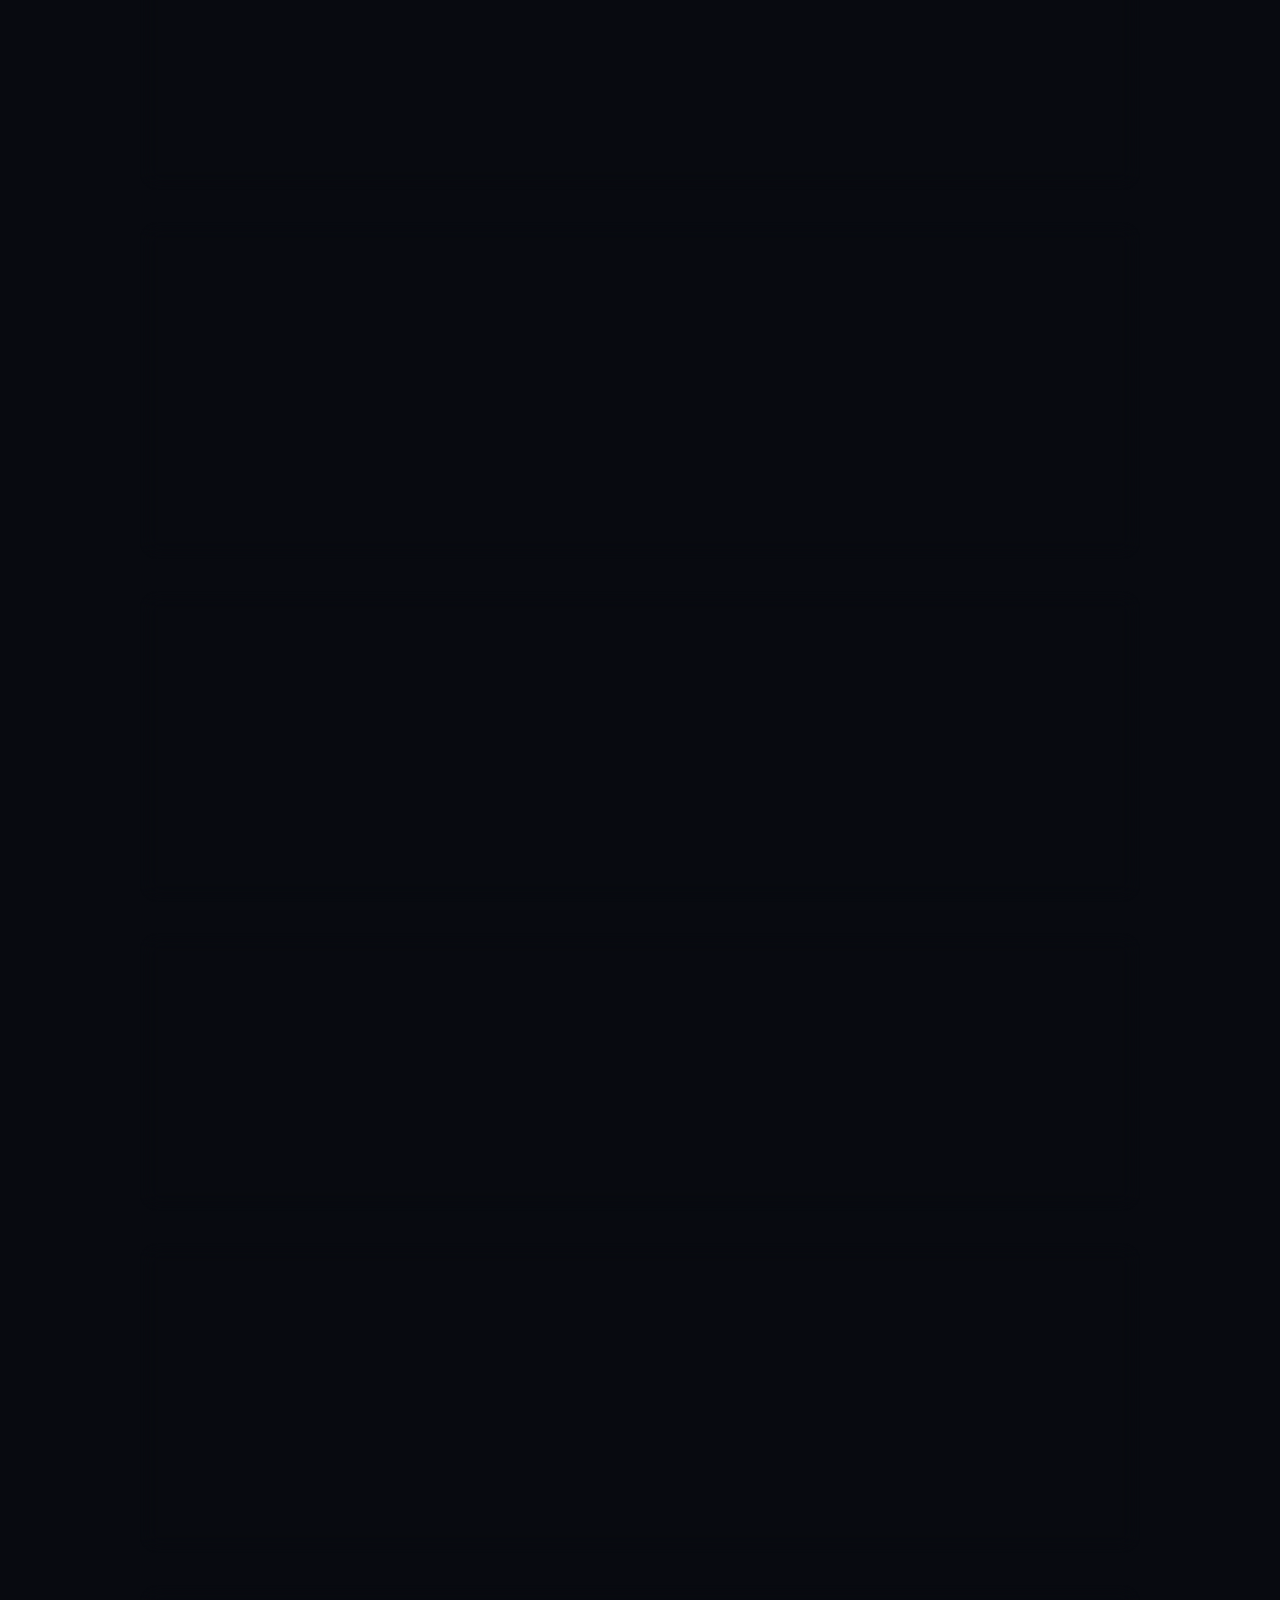
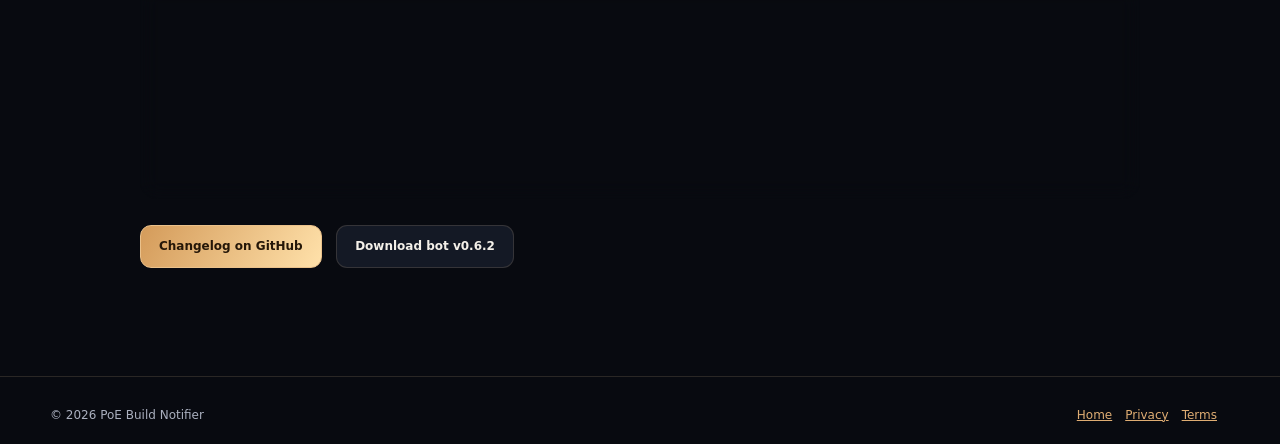
==== commit 2cc07e0c: "docs: add v0.6.4 farming strategies Patch Notes PL/EN" ====
--- a/changelog-en.html
+++ b/changelog-en.html
@@ -1,4 +1,4 @@
-<!doctype html><html lang="en"><head><meta charset="utf-8"><meta name="viewport" content="width=device-width,initial-scale=1"><meta name="description" content="Release history and patch notes for PoE Build Notifier"><title>PoE Build Notifier v0.6.3 — Patch Notes</title><link rel="stylesheet" href="style.css"><link rel="stylesheet" href="fancy.css"><link rel="stylesheet" href="unified.css"><link rel="alternate" hreflang="pl" href="https://bollek231.github.io/poe-build-notifier-site/changelog.html"><link rel="alternate" hreflang="en" href="https://bollek231.github.io/poe-build-notifier-site/changelog-en.html"></head><body class="docs-redesign dark"><div class="site-atmosphere" aria-hidden="true"><canvas id="ember-field"></canvas></div><div class="site-spotlight" aria-hidden="true"></div><header class="unified-header">
+<!doctype html><html lang="en"><head><meta charset="utf-8"><meta name="viewport" content="width=device-width,initial-scale=1"><meta name="description" content="Release history and patch notes for PoE Build Notifier"><title>PoE Build Notifier v0.6.4 — Patch Notes</title><link rel="stylesheet" href="style.css"><link rel="stylesheet" href="fancy.css"><link rel="stylesheet" href="unified.css"><link rel="alternate" hreflang="pl" href="https://bollek231.github.io/poe-build-notifier-site/changelog.html"><link rel="alternate" hreflang="en" href="https://bollek231.github.io/poe-build-notifier-site/changelog-en.html"></head><body class="docs-redesign dark"><div class="site-atmosphere" aria-hidden="true"><canvas id="ember-field"></canvas></div><div class="site-spotlight" aria-hidden="true"></div><header class="unified-header">
 <div class="wrap header-inner">
   <a class="logo" href="https://bollek231.github.io/poe-build-notifier-site/index-en.html" aria-label="PoE Build Notifier — homepage"><span class="logo-symbol" aria-hidden="true">✧</span><span class="logo-text"><strong>POE BUILD NOTIFIER</strong><small>EXILE INTELLIGENCE SYSTEM <b class="site-version">v0.6.2</b></small></span></a>
   <nav id="site-nav" aria-label="Main navigation">
@@ -16,7 +16,7 @@
     <button type="button" class="ctrl theme-button" id="theme-toggle" title="Change color theme" aria-label="Toggle light/dark theme">☀️</button>
   </div>
 </div>
-</header><main class="wrap content"><span class="pill">Project updates · PoE Build Notifier</span><h1>Patch Notes <span class="site-version heading-version">v0.6.3</span></h1><p class="lead">New features and changes in each PoE Build Notifier release.</p><article class="release-entry" id="v0-6-3"><div class="release-heading"><h2>PoE Build Notifier v0.6.3</h2><span class="release-date">November 13, 2026</span></div><h3>Windows launcher and automatic updates</h3><ul><li>Added a desktop launcher with start/stop controls and live logs, without manually typing CMD commands.</li><li>On startup the launcher checks GitHub, downloads and automatically installs a newer bot version.</li><li>Only program files are replaced; private <code>.env</code>, SQLite data and user settings stay intact.</li><li>Added rollback of program files on install failure, <code>.bat</code> and <code>.vbs</code> shortcuts, and automated ZIP packaging.</li></ul></article><article class="release-entry" id="v0-6-2b"><div class="release-heading"><h2>PoE Build Notifier v0.6.2b</h2><span class="release-date">November 13, 2026</span></div><h3>Choose a translation provider</h3><ul><li>New <strong>MyMemory</strong> option for English title translations, without an API key or billing.</li><li>Switch to <strong>Google Cloud Translation</strong> with your own API key via <code>pTranslateTitles google</code>, or choose MyMemory with <code>pTranslateTitles mymemory</code>.</li><li>New provider setting in <code>pSettings</code>, saved to SQLite.</li><li>Local language detection for MyMemory, separate translation caches, bounded requests and safe fallback to original titles.</li><li><code>pVersion</code> now accepts letter-suffixed releases such as <code>0.6.2b</code>.</li></ul></article><article class="release-entry" id="v0-6-2"><div class="release-heading"><h2>PoE Build Notifier v0.6.2</h2><span class="release-date">November 13, 2026</span></div><h3>Community tools and title translations</h3><ul><li>New <code>pSetup</code> menu for game, patch, bot language and scan interval.</li><li>Interactive <code>pHelp</code> command categories and examples.</li><li><code>pQuietHours</code> queues recent guides and posts one digest after the quiet period.</li><li><code>pPause</code> and <code>pResume</code> suspend scheduled scans without preventing manual searches.</li><li><code>pSaved</code> adds a Save button and private, user-controlled video bookmarks.</li><li><code>pTrending</code> compares YouTube view growth between observations.</li><li><code>pTranslateTitles</code> optionally translates titles to English via Google Cloud Translation, with original titles, caching and request limits.</li></ul></article><article class="release-entry" id="v0-6-1"><div class="release-heading"><h2>PoE Build Notifier v0.6.1</h2><span class="release-date">November 13, 2026</span></div><h3>Languages and settings</h3><ul><li>New <code>pLanguage</code> command with a Discord <strong>Polski / English</strong> picker, plus <code>pLanguage pl</code> and <code>pLanguage en</code>.</li><li>English translations for command replies, alerts and build notification labels.</li><li><code>pSettings</code> now provides interactive editing via forms, dropdowns and toggles.</li><li>Change scan intervals, digest time, result counts, YouTube search budget, message delays, video age and GitHub version-check intervals.</li><li>Input and permission validation, SQLite persistence and updates applied without a restart.</li></ul></article>
+</header><main class="wrap content"><span class="pill">Project updates · PoE Build Notifier</span><h1>Patch Notes <span class="site-version heading-version">v0.6.4</span></h1><p class="lead">New features and changes in each PoE Build Notifier release.</p><article class="release-entry" id="v0-6-4"><div class="release-heading"><h2>PoE Build Notifier v0.6.4</h2><span class="release-date">November 13, 2026</span></div><h3>Currency farming strategies</h3><ul><li>Added <code>pFarmScan</code> and <code>pFarmSearch TOPIC</code> for currency farming guides in PoE 1 and PoE 2.</li><li><code>pFarmTopics</code> lists supported strategies and <code>pFarmRecent</code> shows recently discovered videos.</li><li><code>pFarmAuto on/off/status</code> controls opt-in monitoring. When enabled, it uses at most one additional query per interval within the existing shared YouTube budget.</li><li>New patch and freshness filters keep farming videos separate from build history; quiet-hours strategies are delivered in a digest.</li><li>Optional dedicated Discord channel with <code>FARM_CHANNEL_ID</code> in the private <code>.env</code>.</li></ul></article><article class="release-entry" id="v0-6-3"><div class="release-heading"><h2>PoE Build Notifier v0.6.3</h2><span class="release-date">November 13, 2026</span></div><h3>Windows launcher and automatic updates</h3><ul><li>Added a desktop launcher with start/stop controls and live logs, without manually typing CMD commands.</li><li>On startup the launcher checks GitHub, downloads and automatically installs a newer bot version.</li><li>Only program files are replaced; private <code>.env</code>, SQLite data and user settings stay intact.</li><li>Added rollback of program files on install failure, <code>.bat</code> and <code>.vbs</code> shortcuts, and automated ZIP packaging.</li></ul></article><article class="release-entry" id="v0-6-2b"><div class="release-heading"><h2>PoE Build Notifier v0.6.2b</h2><span class="release-date">November 13, 2026</span></div><h3>Choose a translation provider</h3><ul><li>New <strong>MyMemory</strong> option for English title translations, without an API key or billing.</li><li>Switch to <strong>Google Cloud Translation</strong> with your own API key via <code>pTranslateTitles google</code>, or choose MyMemory with <code>pTranslateTitles mymemory</code>.</li><li>New provider setting in <code>pSettings</code>, saved to SQLite.</li><li>Local language detection for MyMemory, separate translation caches, bounded requests and safe fallback to original titles.</li><li><code>pVersion</code> now accepts letter-suffixed releases such as <code>0.6.2b</code>.</li></ul></article><article class="release-entry" id="v0-6-2"><div class="release-heading"><h2>PoE Build Notifier v0.6.2</h2><span class="release-date">November 13, 2026</span></div><h3>Community tools and title translations</h3><ul><li>New <code>pSetup</code> menu for game, patch, bot language and scan interval.</li><li>Interactive <code>pHelp</code> command categories and examples.</li><li><code>pQuietHours</code> queues recent guides and posts one digest after the quiet period.</li><li><code>pPause</code> and <code>pResume</code> suspend scheduled scans without preventing manual searches.</li><li><code>pSaved</code> adds a Save button and private, user-controlled video bookmarks.</li><li><code>pTrending</code> compares YouTube view growth between observations.</li><li><code>pTranslateTitles</code> optionally translates titles to English via Google Cloud Translation, with original titles, caching and request limits.</li></ul></article><article class="release-entry" id="v0-6-1"><div class="release-heading"><h2>PoE Build Notifier v0.6.1</h2><span class="release-date">November 13, 2026</span></div><h3>Languages and settings</h3><ul><li>New <code>pLanguage</code> command with a Discord <strong>Polski / English</strong> picker, plus <code>pLanguage pl</code> and <code>pLanguage en</code>.</li><li>English translations for command replies, alerts and build notification labels.</li><li><code>pSettings</code> now provides interactive editing via forms, dropdowns and toggles.</li><li>Change scan intervals, digest time, result counts, YouTube search budget, message delays, video age and GitHub version-check intervals.</li><li>Input and permission validation, SQLite persistence and updates applied without a restart.</li></ul></article>
 <article class="release-entry" id="v0-6-0"><div class="release-heading"><h2>PoE Build Notifier v0.6.0</h2><span class="release-date">November 13, 2026</span></div><h3>Path of Exile 2</h3><ul><li><code>pGame poe1</code> / <code>pGame poe2</code> — switch the game used for build discovery.</li><li>Separate PoE 1 and PoE 2 patch targets and filters stored in SQLite.</li><li>Dedicated PoE 2 <strong>1.0</strong> search phrases with older-patch exclusions.</li><li>Independent check that videos were published within the past 24 hours.</li><li>Support for Mobalytics PoE 2 links (<code>/poe-2/</code>).</li></ul></article>
 <article class="release-entry" id="v0-5-2"><div class="release-heading"><h2>PoE Build Notifier v0.5.2</h2><span class="release-date">November 13, 2026</span></div><h3>Website redesign</h3><ul><li>Dark-fantasy GitHub Pages redesign with feature cards and a Discord command preview.</li><li>Animated particles, emblem and cursor-following spotlight.</li><li>☀️/🌙 light/dark themes, responsive layout and accessibility controls.</li><li>Consistent appearance throughout the Polish and English documentation.</li></ul></article>
 <article class="release-entry" id="v0-5-1"><div class="release-heading"><h2>PoE Build Notifier v0.5.1</h2><span class="release-date">November 13, 2026</span></div><h3>Discovery and reliability</h3><ul><li>Smarter local YouTube API budget and search query rotation.</li><li>Channel allow/block lists and filters for skills, classes, ascendancies and game modes.</li><li>PoB, Maxroll and Mobalytics URL validation and automatic button completion in Discord posts.</li><li>Technical/reconnection alerts and private SQLite backups.</li><li><code>pVersion</code> and GitHub update notifications.</li></ul></article>
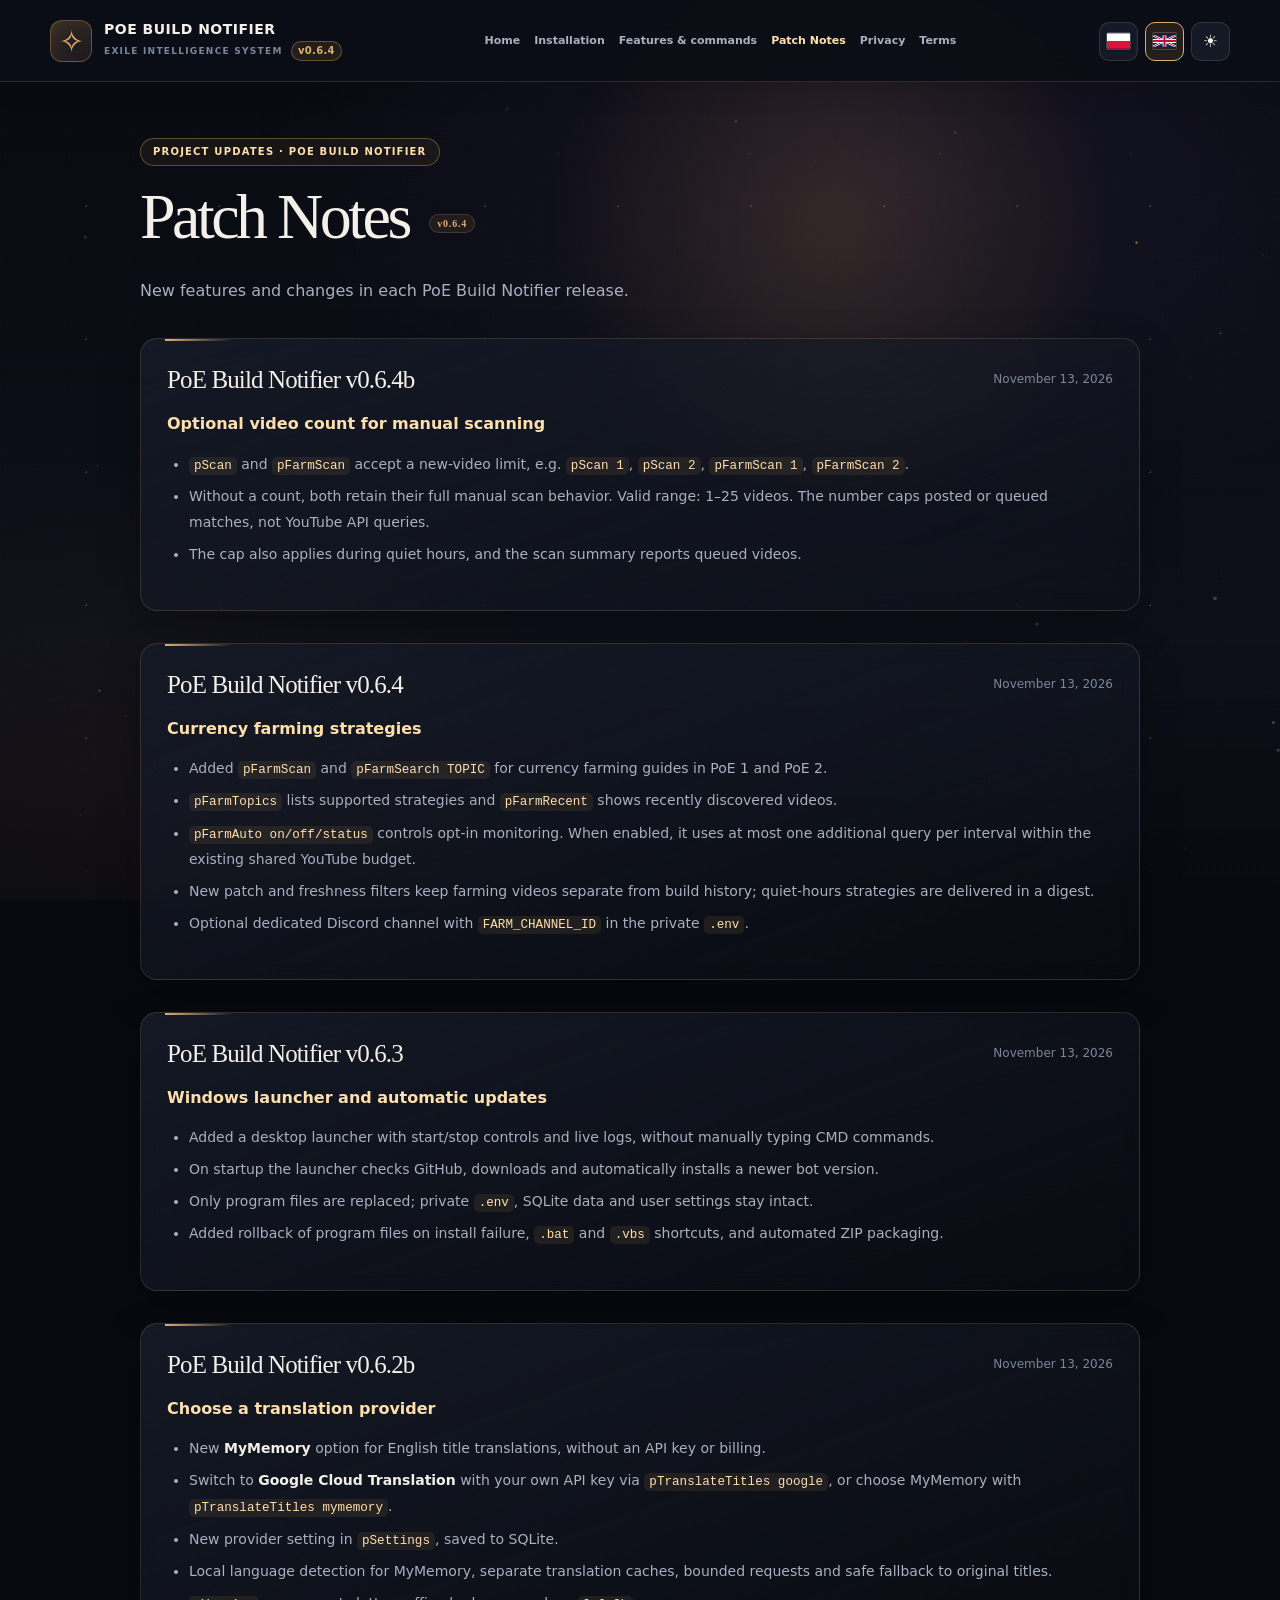
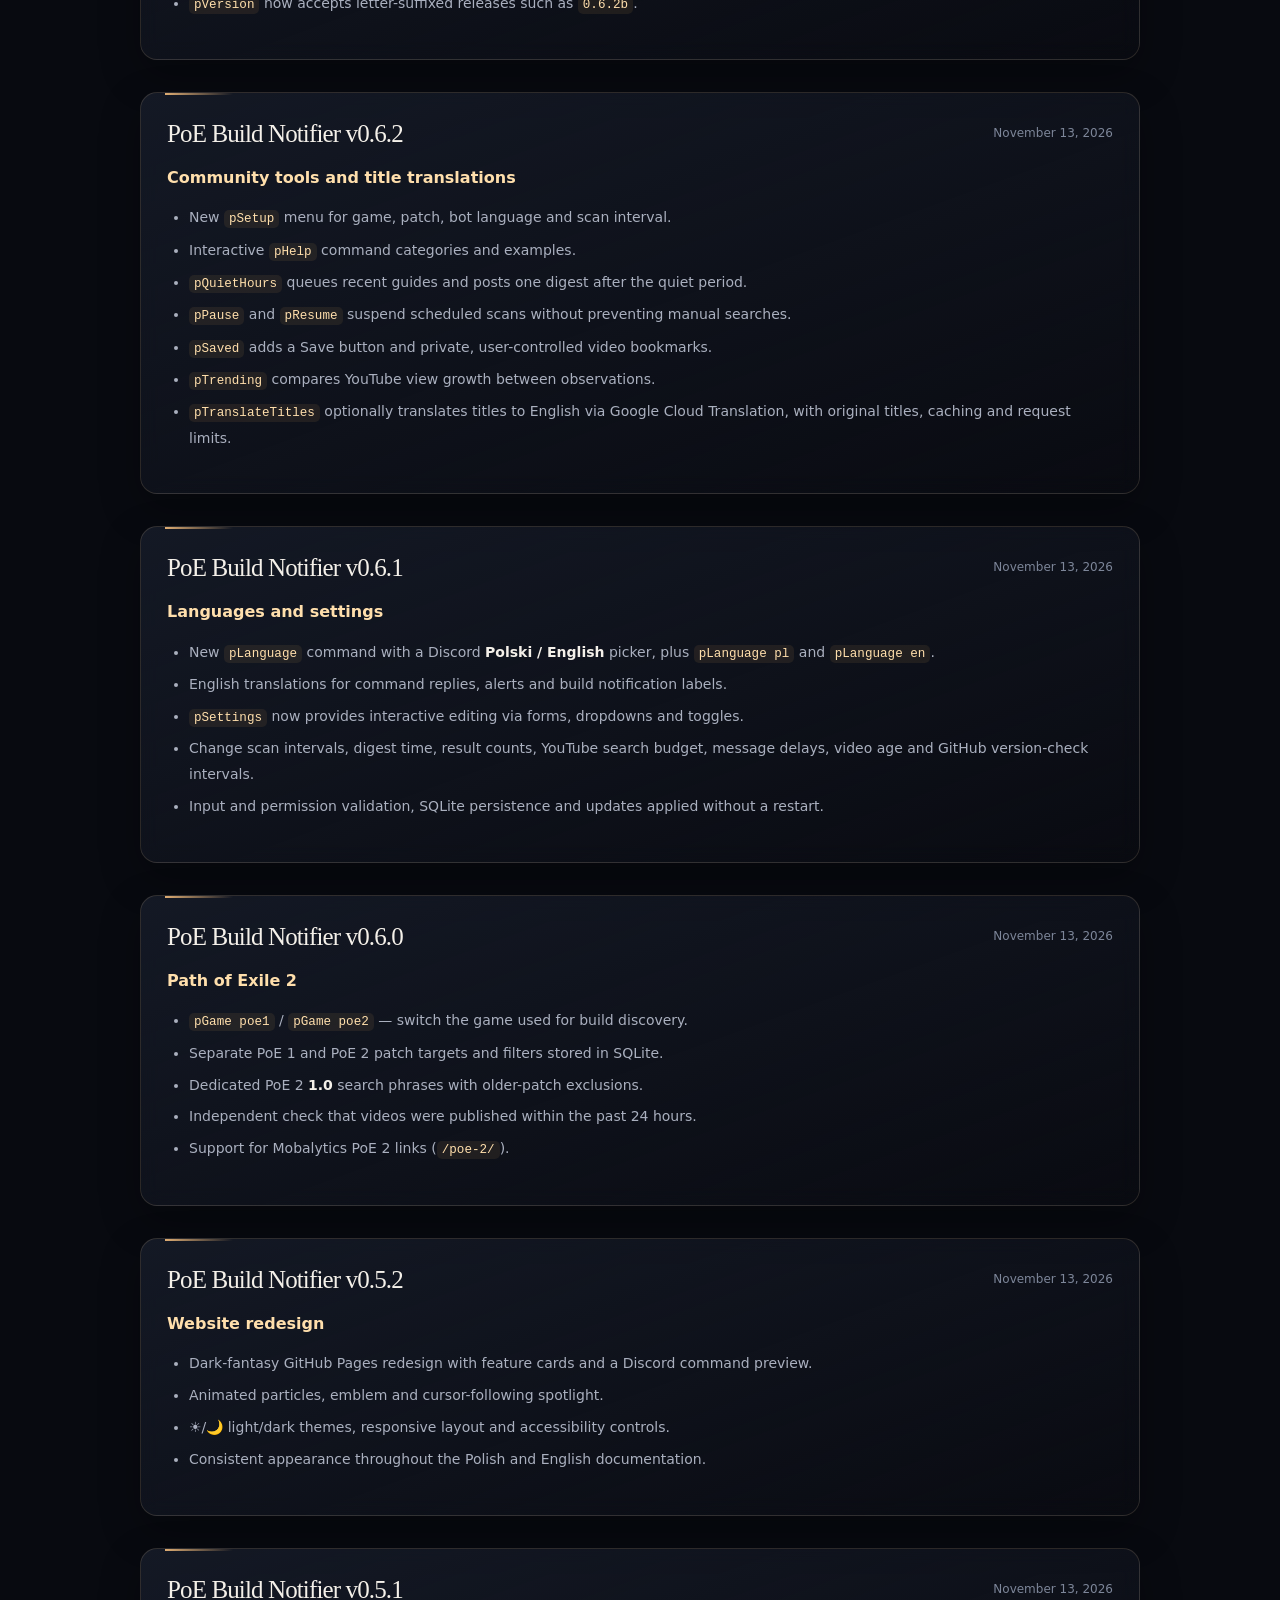
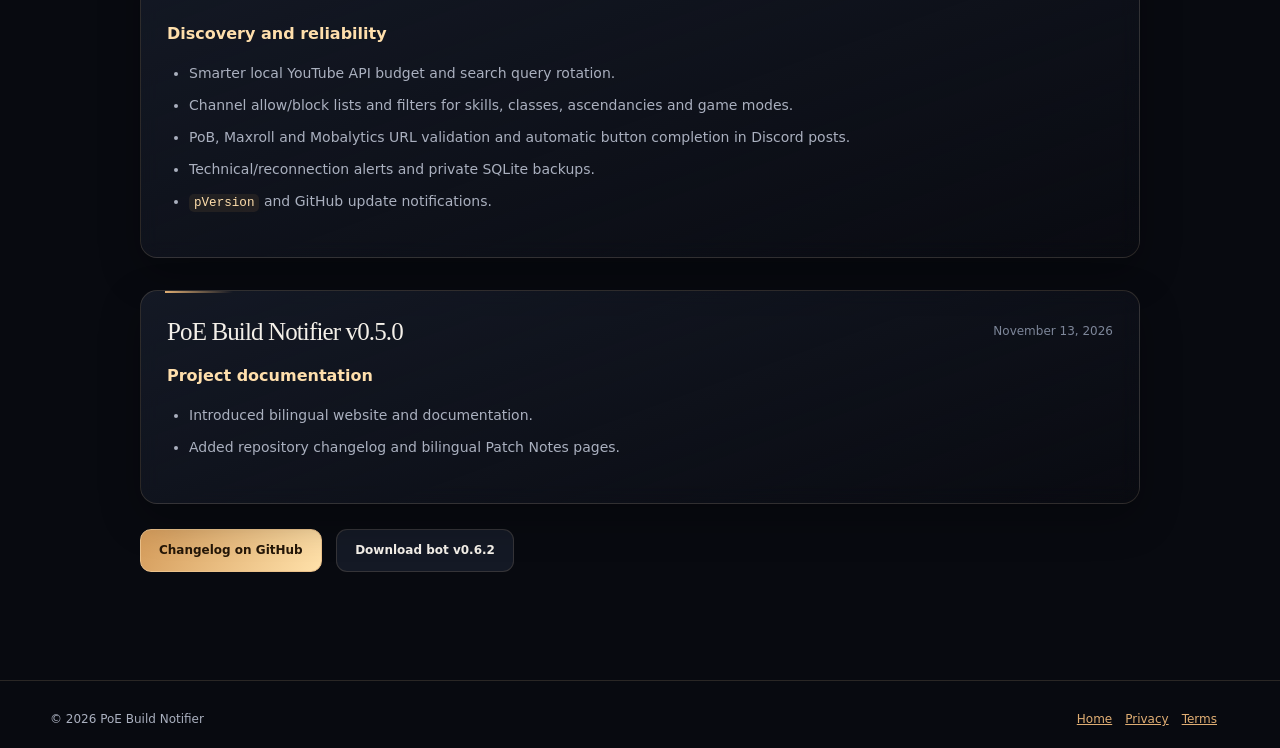
==== commit cf1ac82b: "site: publish v0.6.4b Patch Notes in English" ====
--- a/changelog-en.html
+++ b/changelog-en.html
@@ -1,4 +1,4 @@
-<!doctype html><html lang="en"><head><meta charset="utf-8"><meta name="viewport" content="width=device-width,initial-scale=1"><meta name="description" content="Release history and patch notes for PoE Build Notifier"><title>PoE Build Notifier v0.6.4 — Patch Notes</title><link rel="stylesheet" href="style.css"><link rel="stylesheet" href="fancy.css"><link rel="stylesheet" href="unified.css"><link rel="alternate" hreflang="pl" href="https://bollek231.github.io/poe-build-notifier-site/changelog.html"><link rel="alternate" hreflang="en" href="https://bollek231.github.io/poe-build-notifier-site/changelog-en.html"></head><body class="docs-redesign dark"><div class="site-atmosphere" aria-hidden="true"><canvas id="ember-field"></canvas></div><div class="site-spotlight" aria-hidden="true"></div><header class="unified-header">
+<!doctype html><html lang="en"><head><meta charset="utf-8"><meta name="viewport" content="width=device-width,initial-scale=1"><meta name="description" content="Release history and patch notes for PoE Build Notifier"><title>PoE Build Notifier v0.6.4b — Patch Notes</title><link rel="stylesheet" href="style.css"><link rel="stylesheet" href="fancy.css"><link rel="stylesheet" href="unified.css"><link rel="alternate" hreflang="pl" href="https://bollek231.github.io/poe-build-notifier-site/changelog.html"><link rel="alternate" hreflang="en" href="https://bollek231.github.io/poe-build-notifier-site/changelog-en.html"></head><body class="docs-redesign dark"><div class="site-atmosphere" aria-hidden="true"><canvas id="ember-field"></canvas></div><div class="site-spotlight" aria-hidden="true"></div><header class="unified-header">
 <div class="wrap header-inner">
   <a class="logo" href="https://bollek231.github.io/poe-build-notifier-site/index-en.html" aria-label="PoE Build Notifier — homepage"><span class="logo-symbol" aria-hidden="true">✧</span><span class="logo-text"><strong>POE BUILD NOTIFIER</strong><small>EXILE INTELLIGENCE SYSTEM <b class="site-version">v0.6.2</b></small></span></a>
   <nav id="site-nav" aria-label="Main navigation">
@@ -16,7 +16,7 @@
     <button type="button" class="ctrl theme-button" id="theme-toggle" title="Change color theme" aria-label="Toggle light/dark theme">☀️</button>
   </div>
 </div>
-</header><main class="wrap content"><span class="pill">Project updates · PoE Build Notifier</span><h1>Patch Notes <span class="site-version heading-version">v0.6.4</span></h1><p class="lead">New features and changes in each PoE Build Notifier release.</p><article class="release-entry" id="v0-6-4"><div class="release-heading"><h2>PoE Build Notifier v0.6.4</h2><span class="release-date">November 13, 2026</span></div><h3>Currency farming strategies</h3><ul><li>Added <code>pFarmScan</code> and <code>pFarmSearch TOPIC</code> for currency farming guides in PoE 1 and PoE 2.</li><li><code>pFarmTopics</code> lists supported strategies and <code>pFarmRecent</code> shows recently discovered videos.</li><li><code>pFarmAuto on/off/status</code> controls opt-in monitoring. When enabled, it uses at most one additional query per interval within the existing shared YouTube budget.</li><li>New patch and freshness filters keep farming videos separate from build history; quiet-hours strategies are delivered in a digest.</li><li>Optional dedicated Discord channel with <code>FARM_CHANNEL_ID</code> in the private <code>.env</code>.</li></ul></article><article class="release-entry" id="v0-6-3"><div class="release-heading"><h2>PoE Build Notifier v0.6.3</h2><span class="release-date">November 13, 2026</span></div><h3>Windows launcher and automatic updates</h3><ul><li>Added a desktop launcher with start/stop controls and live logs, without manually typing CMD commands.</li><li>On startup the launcher checks GitHub, downloads and automatically installs a newer bot version.</li><li>Only program files are replaced; private <code>.env</code>, SQLite data and user settings stay intact.</li><li>Added rollback of program files on install failure, <code>.bat</code> and <code>.vbs</code> shortcuts, and automated ZIP packaging.</li></ul></article><article class="release-entry" id="v0-6-2b"><div class="release-heading"><h2>PoE Build Notifier v0.6.2b</h2><span class="release-date">November 13, 2026</span></div><h3>Choose a translation provider</h3><ul><li>New <strong>MyMemory</strong> option for English title translations, without an API key or billing.</li><li>Switch to <strong>Google Cloud Translation</strong> with your own API key via <code>pTranslateTitles google</code>, or choose MyMemory with <code>pTranslateTitles mymemory</code>.</li><li>New provider setting in <code>pSettings</code>, saved to SQLite.</li><li>Local language detection for MyMemory, separate translation caches, bounded requests and safe fallback to original titles.</li><li><code>pVersion</code> now accepts letter-suffixed releases such as <code>0.6.2b</code>.</li></ul></article><article class="release-entry" id="v0-6-2"><div class="release-heading"><h2>PoE Build Notifier v0.6.2</h2><span class="release-date">November 13, 2026</span></div><h3>Community tools and title translations</h3><ul><li>New <code>pSetup</code> menu for game, patch, bot language and scan interval.</li><li>Interactive <code>pHelp</code> command categories and examples.</li><li><code>pQuietHours</code> queues recent guides and posts one digest after the quiet period.</li><li><code>pPause</code> and <code>pResume</code> suspend scheduled scans without preventing manual searches.</li><li><code>pSaved</code> adds a Save button and private, user-controlled video bookmarks.</li><li><code>pTrending</code> compares YouTube view growth between observations.</li><li><code>pTranslateTitles</code> optionally translates titles to English via Google Cloud Translation, with original titles, caching and request limits.</li></ul></article><article class="release-entry" id="v0-6-1"><div class="release-heading"><h2>PoE Build Notifier v0.6.1</h2><span class="release-date">November 13, 2026</span></div><h3>Languages and settings</h3><ul><li>New <code>pLanguage</code> command with a Discord <strong>Polski / English</strong> picker, plus <code>pLanguage pl</code> and <code>pLanguage en</code>.</li><li>English translations for command replies, alerts and build notification labels.</li><li><code>pSettings</code> now provides interactive editing via forms, dropdowns and toggles.</li><li>Change scan intervals, digest time, result counts, YouTube search budget, message delays, video age and GitHub version-check intervals.</li><li>Input and permission validation, SQLite persistence and updates applied without a restart.</li></ul></article>
+</header><main class="wrap content"><span class="pill">Project updates · PoE Build Notifier</span><h1>Patch Notes <span class="site-version heading-version">v0.6.4b</span></h1><p class="lead">New features and changes in each PoE Build Notifier release.</p><article class="release-entry" id="v0-6-4b"><div class="release-heading"><h2>PoE Build Notifier v0.6.4b</h2><span class="release-date">November 13, 2026</span></div><h3>Optional video count for manual scanning</h3><ul><li><code>pScan</code> and <code>pFarmScan</code> accept a new-video limit, e.g. <code>pScan 1</code>, <code>pScan 2</code>, <code>pFarmScan 1</code>, <code>pFarmScan 2</code>.</li><li>Without a count, both retain their full manual scan behavior. Valid range: 1–25 videos. The number caps posted or queued matches, not YouTube API queries.</li><li>The cap also applies during quiet hours, and the scan summary reports queued videos.</li></ul></article><article class="release-entry" id="v0-6-4"><div class="release-heading"><h2>PoE Build Notifier v0.6.4</h2><span class="release-date">November 13, 2026</span></div><h3>Currency farming strategies</h3><ul><li>Added <code>pFarmScan</code> and <code>pFarmSearch TOPIC</code> for currency farming guides in PoE 1 and PoE 2.</li><li><code>pFarmTopics</code> lists supported strategies and <code>pFarmRecent</code> shows recently discovered videos.</li><li><code>pFarmAuto on/off/status</code> controls opt-in monitoring. When enabled, it uses at most one additional query per interval within the existing shared YouTube budget.</li><li>New patch and freshness filters keep farming videos separate from build history; quiet-hours strategies are delivered in a digest.</li><li>Optional dedicated Discord channel with <code>FARM_CHANNEL_ID</code> in the private <code>.env</code>.</li></ul></article><article class="release-entry" id="v0-6-3"><div class="release-heading"><h2>PoE Build Notifier v0.6.3</h2><span class="release-date">November 13, 2026</span></div><h3>Windows launcher and automatic updates</h3><ul><li>Added a desktop launcher with start/stop controls and live logs, without manually typing CMD commands.</li><li>On startup the launcher checks GitHub, downloads and automatically installs a newer bot version.</li><li>Only program files are replaced; private <code>.env</code>, SQLite data and user settings stay intact.</li><li>Added rollback of program files on install failure, <code>.bat</code> and <code>.vbs</code> shortcuts, and automated ZIP packaging.</li></ul></article><article class="release-entry" id="v0-6-2b"><div class="release-heading"><h2>PoE Build Notifier v0.6.2b</h2><span class="release-date">November 13, 2026</span></div><h3>Choose a translation provider</h3><ul><li>New <strong>MyMemory</strong> option for English title translations, without an API key or billing.</li><li>Switch to <strong>Google Cloud Translation</strong> with your own API key via <code>pTranslateTitles google</code>, or choose MyMemory with <code>pTranslateTitles mymemory</code>.</li><li>New provider setting in <code>pSettings</code>, saved to SQLite.</li><li>Local language detection for MyMemory, separate translation caches, bounded requests and safe fallback to original titles.</li><li><code>pVersion</code> now accepts letter-suffixed releases such as <code>0.6.2b</code>.</li></ul></article><article class="release-entry" id="v0-6-2"><div class="release-heading"><h2>PoE Build Notifier v0.6.2</h2><span class="release-date">November 13, 2026</span></div><h3>Community tools and title translations</h3><ul><li>New <code>pSetup</code> menu for game, patch, bot language and scan interval.</li><li>Interactive <code>pHelp</code> command categories and examples.</li><li><code>pQuietHours</code> queues recent guides and posts one digest after the quiet period.</li><li><code>pPause</code> and <code>pResume</code> suspend scheduled scans without preventing manual searches.</li><li><code>pSaved</code> adds a Save button and private, user-controlled video bookmarks.</li><li><code>pTrending</code> compares YouTube view growth between observations.</li><li><code>pTranslateTitles</code> optionally translates titles to English via Google Cloud Translation, with original titles, caching and request limits.</li></ul></article><article class="release-entry" id="v0-6-1"><div class="release-heading"><h2>PoE Build Notifier v0.6.1</h2><span class="release-date">November 13, 2026</span></div><h3>Languages and settings</h3><ul><li>New <code>pLanguage</code> command with a Discord <strong>Polski / English</strong> picker, plus <code>pLanguage pl</code> and <code>pLanguage en</code>.</li><li>English translations for command replies, alerts and build notification labels.</li><li><code>pSettings</code> now provides interactive editing via forms, dropdowns and toggles.</li><li>Change scan intervals, digest time, result counts, YouTube search budget, message delays, video age and GitHub version-check intervals.</li><li>Input and permission validation, SQLite persistence and updates applied without a restart.</li></ul></article>
 <article class="release-entry" id="v0-6-0"><div class="release-heading"><h2>PoE Build Notifier v0.6.0</h2><span class="release-date">November 13, 2026</span></div><h3>Path of Exile 2</h3><ul><li><code>pGame poe1</code> / <code>pGame poe2</code> — switch the game used for build discovery.</li><li>Separate PoE 1 and PoE 2 patch targets and filters stored in SQLite.</li><li>Dedicated PoE 2 <strong>1.0</strong> search phrases with older-patch exclusions.</li><li>Independent check that videos were published within the past 24 hours.</li><li>Support for Mobalytics PoE 2 links (<code>/poe-2/</code>).</li></ul></article>
 <article class="release-entry" id="v0-5-2"><div class="release-heading"><h2>PoE Build Notifier v0.5.2</h2><span class="release-date">November 13, 2026</span></div><h3>Website redesign</h3><ul><li>Dark-fantasy GitHub Pages redesign with feature cards and a Discord command preview.</li><li>Animated particles, emblem and cursor-following spotlight.</li><li>☀️/🌙 light/dark themes, responsive layout and accessibility controls.</li><li>Consistent appearance throughout the Polish and English documentation.</li></ul></article>
 <article class="release-entry" id="v0-5-1"><div class="release-heading"><h2>PoE Build Notifier v0.5.1</h2><span class="release-date">November 13, 2026</span></div><h3>Discovery and reliability</h3><ul><li>Smarter local YouTube API budget and search query rotation.</li><li>Channel allow/block lists and filters for skills, classes, ascendancies and game modes.</li><li>PoB, Maxroll and Mobalytics URL validation and automatic button completion in Discord posts.</li><li>Technical/reconnection alerts and private SQLite backups.</li><li><code>pVersion</code> and GitHub update notifications.</li></ul></article>
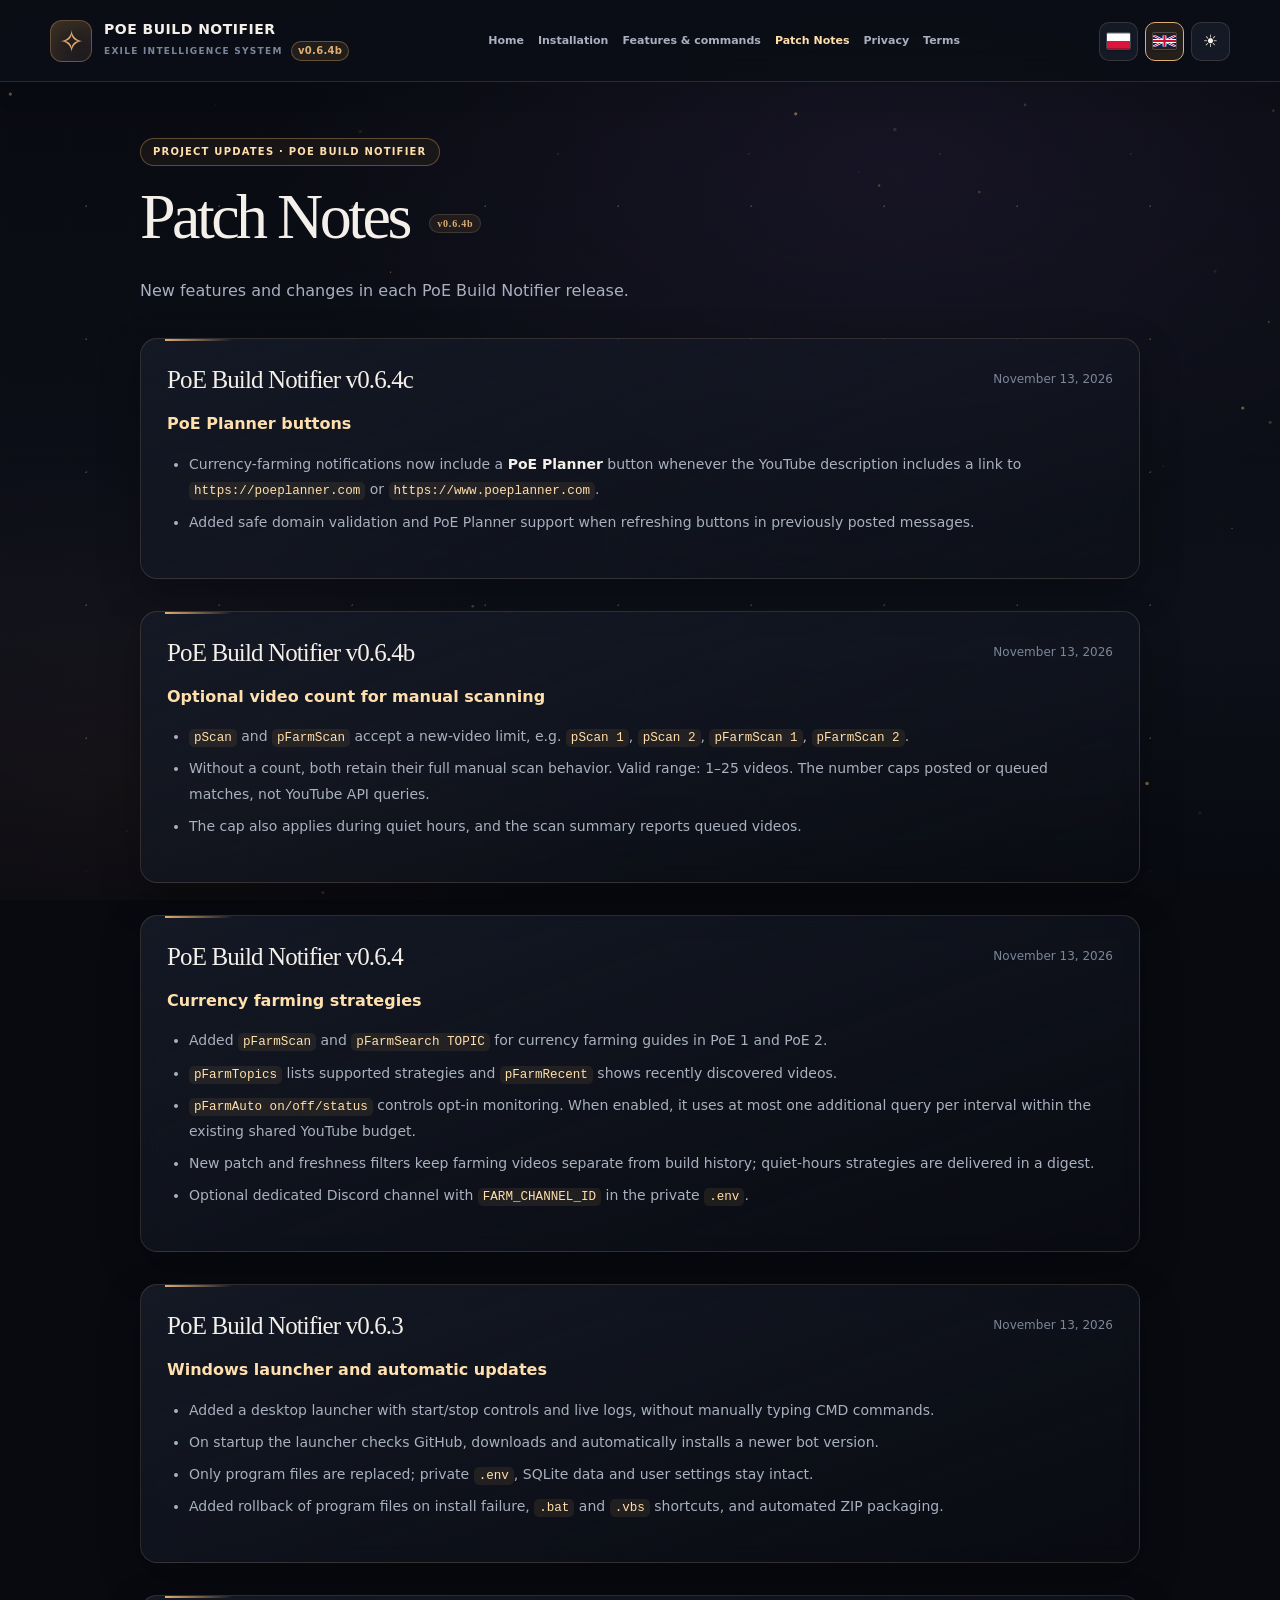
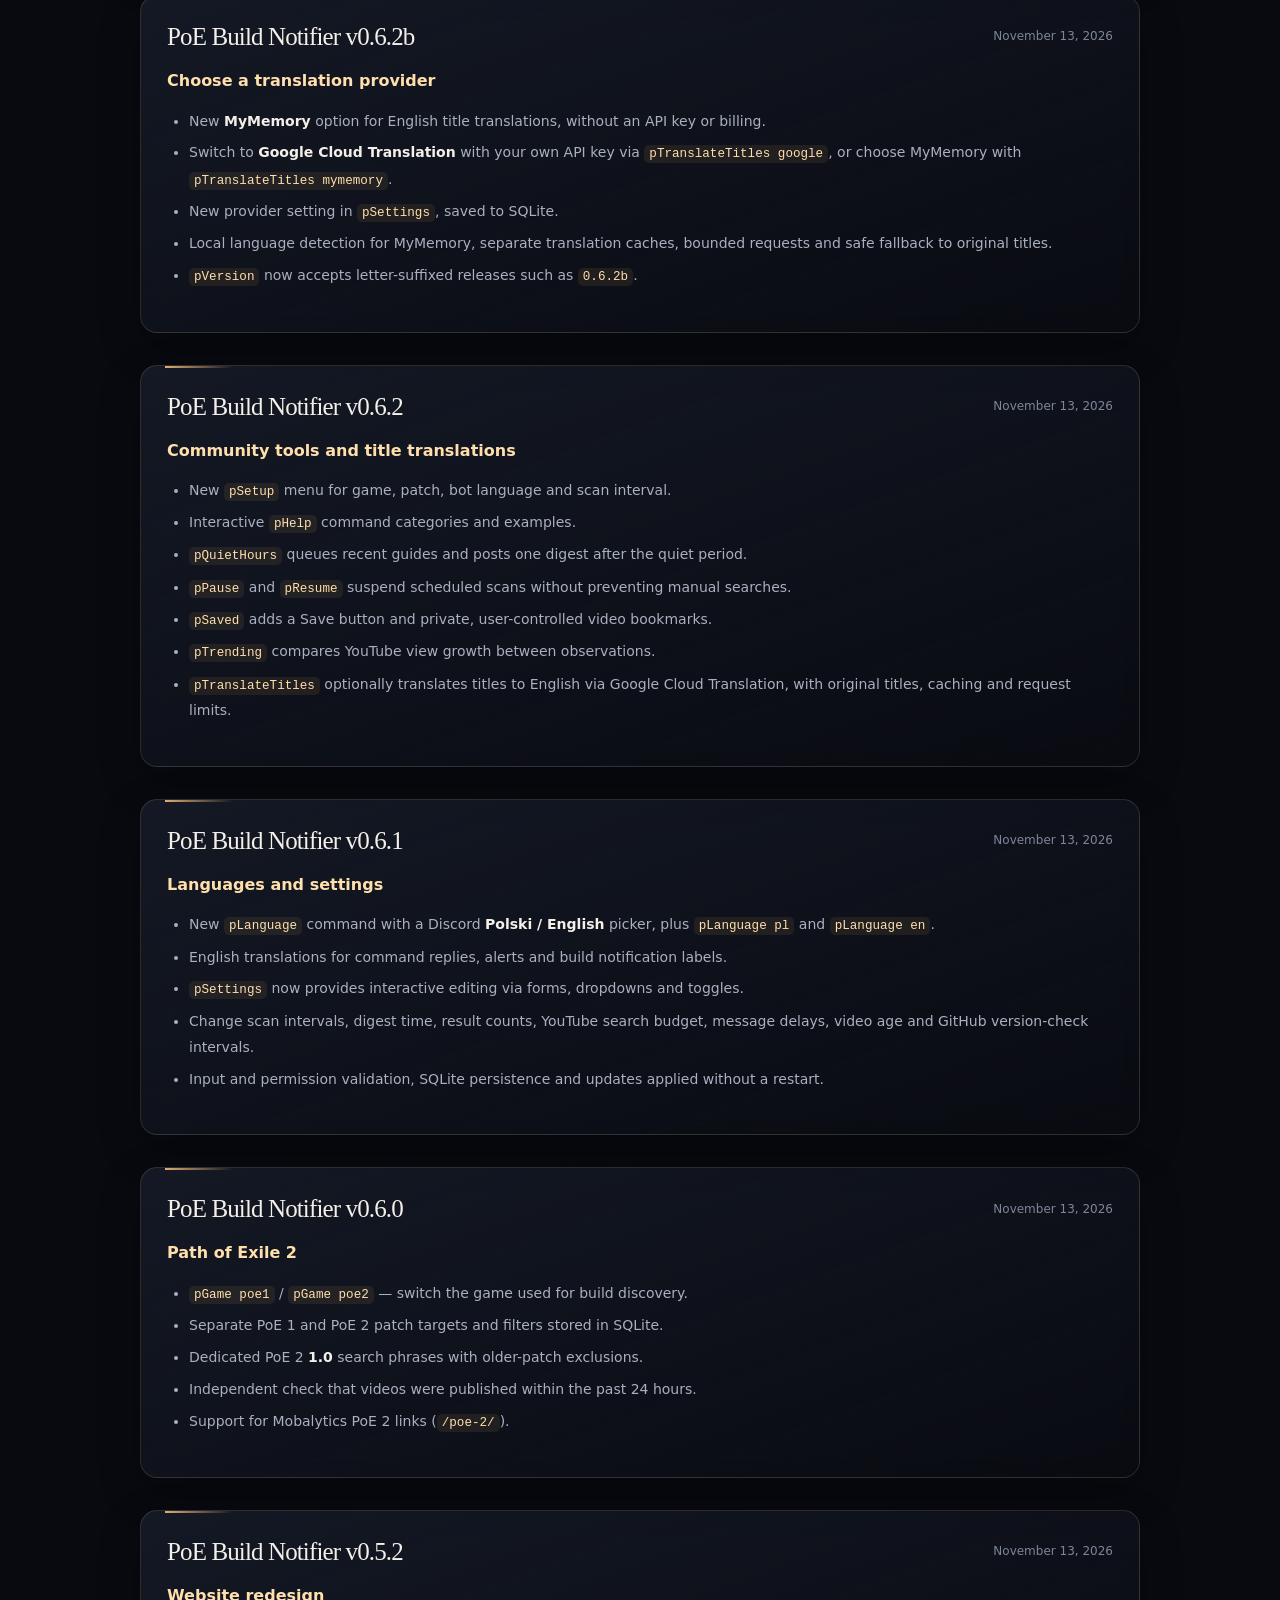
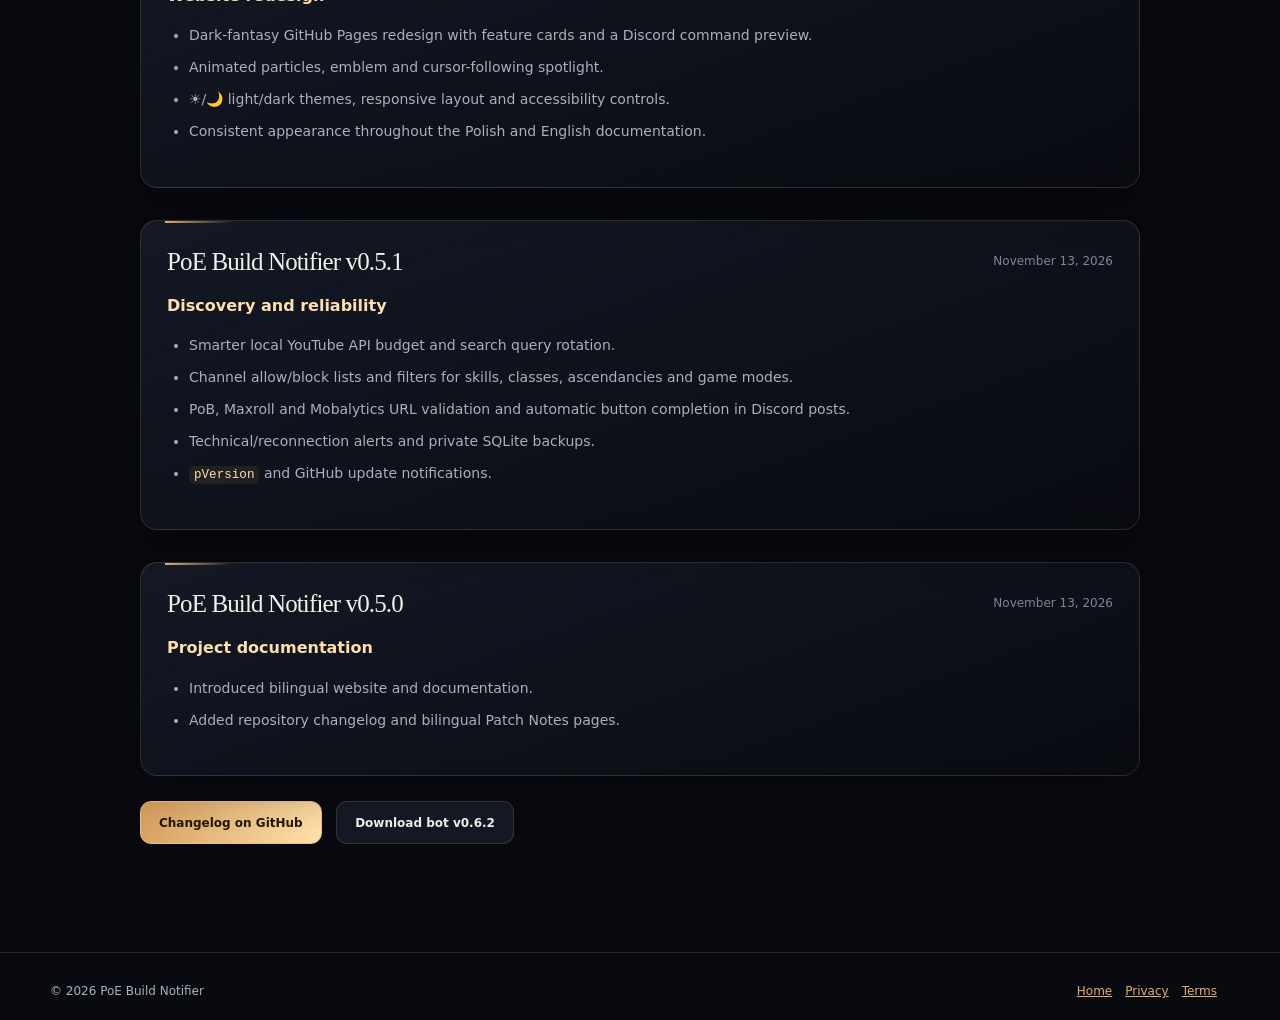
==== commit a42eab19: "site: publish v0.6.4c PoE Planner Patch Notes EN" ====
--- a/changelog-en.html
+++ b/changelog-en.html
@@ -1,4 +1,4 @@
-<!doctype html><html lang="en"><head><meta charset="utf-8"><meta name="viewport" content="width=device-width,initial-scale=1"><meta name="description" content="Release history and patch notes for PoE Build Notifier"><title>PoE Build Notifier v0.6.4b — Patch Notes</title><link rel="stylesheet" href="style.css"><link rel="stylesheet" href="fancy.css"><link rel="stylesheet" href="unified.css"><link rel="alternate" hreflang="pl" href="https://bollek231.github.io/poe-build-notifier-site/changelog.html"><link rel="alternate" hreflang="en" href="https://bollek231.github.io/poe-build-notifier-site/changelog-en.html"></head><body class="docs-redesign dark"><div class="site-atmosphere" aria-hidden="true"><canvas id="ember-field"></canvas></div><div class="site-spotlight" aria-hidden="true"></div><header class="unified-header">
+<!doctype html><html lang="en"><head><meta charset="utf-8"><meta name="viewport" content="width=device-width,initial-scale=1"><meta name="description" content="Release history and patch notes for PoE Build Notifier"><title>PoE Build Notifier v0.6.4c — Patch Notes</title><link rel="stylesheet" href="style.css"><link rel="stylesheet" href="fancy.css"><link rel="stylesheet" href="unified.css"><link rel="alternate" hreflang="pl" href="https://bollek231.github.io/poe-build-notifier-site/changelog.html"><link rel="alternate" hreflang="en" href="https://bollek231.github.io/poe-build-notifier-site/changelog-en.html"></head><body class="docs-redesign dark"><div class="site-atmosphere" aria-hidden="true"><canvas id="ember-field"></canvas></div><div class="site-spotlight" aria-hidden="true"></div><header class="unified-header">
 <div class="wrap header-inner">
   <a class="logo" href="https://bollek231.github.io/poe-build-notifier-site/index-en.html" aria-label="PoE Build Notifier — homepage"><span class="logo-symbol" aria-hidden="true">✧</span><span class="logo-text"><strong>POE BUILD NOTIFIER</strong><small>EXILE INTELLIGENCE SYSTEM <b class="site-version">v0.6.2</b></small></span></a>
   <nav id="site-nav" aria-label="Main navigation">
@@ -16,7 +16,7 @@
     <button type="button" class="ctrl theme-button" id="theme-toggle" title="Change color theme" aria-label="Toggle light/dark theme">☀️</button>
   </div>
 </div>
-</header><main class="wrap content"><span class="pill">Project updates · PoE Build Notifier</span><h1>Patch Notes <span class="site-version heading-version">v0.6.4b</span></h1><p class="lead">New features and changes in each PoE Build Notifier release.</p><article class="release-entry" id="v0-6-4b"><div class="release-heading"><h2>PoE Build Notifier v0.6.4b</h2><span class="release-date">November 13, 2026</span></div><h3>Optional video count for manual scanning</h3><ul><li><code>pScan</code> and <code>pFarmScan</code> accept a new-video limit, e.g. <code>pScan 1</code>, <code>pScan 2</code>, <code>pFarmScan 1</code>, <code>pFarmScan 2</code>.</li><li>Without a count, both retain their full manual scan behavior. Valid range: 1–25 videos. The number caps posted or queued matches, not YouTube API queries.</li><li>The cap also applies during quiet hours, and the scan summary reports queued videos.</li></ul></article><article class="release-entry" id="v0-6-4"><div class="release-heading"><h2>PoE Build Notifier v0.6.4</h2><span class="release-date">November 13, 2026</span></div><h3>Currency farming strategies</h3><ul><li>Added <code>pFarmScan</code> and <code>pFarmSearch TOPIC</code> for currency farming guides in PoE 1 and PoE 2.</li><li><code>pFarmTopics</code> lists supported strategies and <code>pFarmRecent</code> shows recently discovered videos.</li><li><code>pFarmAuto on/off/status</code> controls opt-in monitoring. When enabled, it uses at most one additional query per interval within the existing shared YouTube budget.</li><li>New patch and freshness filters keep farming videos separate from build history; quiet-hours strategies are delivered in a digest.</li><li>Optional dedicated Discord channel with <code>FARM_CHANNEL_ID</code> in the private <code>.env</code>.</li></ul></article><article class="release-entry" id="v0-6-3"><div class="release-heading"><h2>PoE Build Notifier v0.6.3</h2><span class="release-date">November 13, 2026</span></div><h3>Windows launcher and automatic updates</h3><ul><li>Added a desktop launcher with start/stop controls and live logs, without manually typing CMD commands.</li><li>On startup the launcher checks GitHub, downloads and automatically installs a newer bot version.</li><li>Only program files are replaced; private <code>.env</code>, SQLite data and user settings stay intact.</li><li>Added rollback of program files on install failure, <code>.bat</code> and <code>.vbs</code> shortcuts, and automated ZIP packaging.</li></ul></article><article class="release-entry" id="v0-6-2b"><div class="release-heading"><h2>PoE Build Notifier v0.6.2b</h2><span class="release-date">November 13, 2026</span></div><h3>Choose a translation provider</h3><ul><li>New <strong>MyMemory</strong> option for English title translations, without an API key or billing.</li><li>Switch to <strong>Google Cloud Translation</strong> with your own API key via <code>pTranslateTitles google</code>, or choose MyMemory with <code>pTranslateTitles mymemory</code>.</li><li>New provider setting in <code>pSettings</code>, saved to SQLite.</li><li>Local language detection for MyMemory, separate translation caches, bounded requests and safe fallback to original titles.</li><li><code>pVersion</code> now accepts letter-suffixed releases such as <code>0.6.2b</code>.</li></ul></article><article class="release-entry" id="v0-6-2"><div class="release-heading"><h2>PoE Build Notifier v0.6.2</h2><span class="release-date">November 13, 2026</span></div><h3>Community tools and title translations</h3><ul><li>New <code>pSetup</code> menu for game, patch, bot language and scan interval.</li><li>Interactive <code>pHelp</code> command categories and examples.</li><li><code>pQuietHours</code> queues recent guides and posts one digest after the quiet period.</li><li><code>pPause</code> and <code>pResume</code> suspend scheduled scans without preventing manual searches.</li><li><code>pSaved</code> adds a Save button and private, user-controlled video bookmarks.</li><li><code>pTrending</code> compares YouTube view growth between observations.</li><li><code>pTranslateTitles</code> optionally translates titles to English via Google Cloud Translation, with original titles, caching and request limits.</li></ul></article><article class="release-entry" id="v0-6-1"><div class="release-heading"><h2>PoE Build Notifier v0.6.1</h2><span class="release-date">November 13, 2026</span></div><h3>Languages and settings</h3><ul><li>New <code>pLanguage</code> command with a Discord <strong>Polski / English</strong> picker, plus <code>pLanguage pl</code> and <code>pLanguage en</code>.</li><li>English translations for command replies, alerts and build notification labels.</li><li><code>pSettings</code> now provides interactive editing via forms, dropdowns and toggles.</li><li>Change scan intervals, digest time, result counts, YouTube search budget, message delays, video age and GitHub version-check intervals.</li><li>Input and permission validation, SQLite persistence and updates applied without a restart.</li></ul></article>
+</header><main class="wrap content"><span class="pill">Project updates · PoE Build Notifier</span><h1>Patch Notes <span class="site-version heading-version">v0.6.4c</span></h1><p class="lead">New features and changes in each PoE Build Notifier release.</p><article class="release-entry" id="v0-6-4c"><div class="release-heading"><h2>PoE Build Notifier v0.6.4c</h2><span class="release-date">November 13, 2026</span></div><h3>PoE Planner buttons</h3><ul><li>Currency-farming notifications now include a <strong>PoE Planner</strong> button whenever the YouTube description includes a link to <code>https://poeplanner.com</code> or <code>https://www.poeplanner.com</code>.</li><li>Added safe domain validation and PoE Planner support when refreshing buttons in previously posted messages.</li></ul></article><article class="release-entry" id="v0-6-4b"><div class="release-heading"><h2>PoE Build Notifier v0.6.4b</h2><span class="release-date">November 13, 2026</span></div><h3>Optional video count for manual scanning</h3><ul><li><code>pScan</code> and <code>pFarmScan</code> accept a new-video limit, e.g. <code>pScan 1</code>, <code>pScan 2</code>, <code>pFarmScan 1</code>, <code>pFarmScan 2</code>.</li><li>Without a count, both retain their full manual scan behavior. Valid range: 1–25 videos. The number caps posted or queued matches, not YouTube API queries.</li><li>The cap also applies during quiet hours, and the scan summary reports queued videos.</li></ul></article><article class="release-entry" id="v0-6-4"><div class="release-heading"><h2>PoE Build Notifier v0.6.4</h2><span class="release-date">November 13, 2026</span></div><h3>Currency farming strategies</h3><ul><li>Added <code>pFarmScan</code> and <code>pFarmSearch TOPIC</code> for currency farming guides in PoE 1 and PoE 2.</li><li><code>pFarmTopics</code> lists supported strategies and <code>pFarmRecent</code> shows recently discovered videos.</li><li><code>pFarmAuto on/off/status</code> controls opt-in monitoring. When enabled, it uses at most one additional query per interval within the existing shared YouTube budget.</li><li>New patch and freshness filters keep farming videos separate from build history; quiet-hours strategies are delivered in a digest.</li><li>Optional dedicated Discord channel with <code>FARM_CHANNEL_ID</code> in the private <code>.env</code>.</li></ul></article><article class="release-entry" id="v0-6-3"><div class="release-heading"><h2>PoE Build Notifier v0.6.3</h2><span class="release-date">November 13, 2026</span></div><h3>Windows launcher and automatic updates</h3><ul><li>Added a desktop launcher with start/stop controls and live logs, without manually typing CMD commands.</li><li>On startup the launcher checks GitHub, downloads and automatically installs a newer bot version.</li><li>Only program files are replaced; private <code>.env</code>, SQLite data and user settings stay intact.</li><li>Added rollback of program files on install failure, <code>.bat</code> and <code>.vbs</code> shortcuts, and automated ZIP packaging.</li></ul></article><article class="release-entry" id="v0-6-2b"><div class="release-heading"><h2>PoE Build Notifier v0.6.2b</h2><span class="release-date">November 13, 2026</span></div><h3>Choose a translation provider</h3><ul><li>New <strong>MyMemory</strong> option for English title translations, without an API key or billing.</li><li>Switch to <strong>Google Cloud Translation</strong> with your own API key via <code>pTranslateTitles google</code>, or choose MyMemory with <code>pTranslateTitles mymemory</code>.</li><li>New provider setting in <code>pSettings</code>, saved to SQLite.</li><li>Local language detection for MyMemory, separate translation caches, bounded requests and safe fallback to original titles.</li><li><code>pVersion</code> now accepts letter-suffixed releases such as <code>0.6.2b</code>.</li></ul></article><article class="release-entry" id="v0-6-2"><div class="release-heading"><h2>PoE Build Notifier v0.6.2</h2><span class="release-date">November 13, 2026</span></div><h3>Community tools and title translations</h3><ul><li>New <code>pSetup</code> menu for game, patch, bot language and scan interval.</li><li>Interactive <code>pHelp</code> command categories and examples.</li><li><code>pQuietHours</code> queues recent guides and posts one digest after the quiet period.</li><li><code>pPause</code> and <code>pResume</code> suspend scheduled scans without preventing manual searches.</li><li><code>pSaved</code> adds a Save button and private, user-controlled video bookmarks.</li><li><code>pTrending</code> compares YouTube view growth between observations.</li><li><code>pTranslateTitles</code> optionally translates titles to English via Google Cloud Translation, with original titles, caching and request limits.</li></ul></article><article class="release-entry" id="v0-6-1"><div class="release-heading"><h2>PoE Build Notifier v0.6.1</h2><span class="release-date">November 13, 2026</span></div><h3>Languages and settings</h3><ul><li>New <code>pLanguage</code> command with a Discord <strong>Polski / English</strong> picker, plus <code>pLanguage pl</code> and <code>pLanguage en</code>.</li><li>English translations for command replies, alerts and build notification labels.</li><li><code>pSettings</code> now provides interactive editing via forms, dropdowns and toggles.</li><li>Change scan intervals, digest time, result counts, YouTube search budget, message delays, video age and GitHub version-check intervals.</li><li>Input and permission validation, SQLite persistence and updates applied without a restart.</li></ul></article>
 <article class="release-entry" id="v0-6-0"><div class="release-heading"><h2>PoE Build Notifier v0.6.0</h2><span class="release-date">November 13, 2026</span></div><h3>Path of Exile 2</h3><ul><li><code>pGame poe1</code> / <code>pGame poe2</code> — switch the game used for build discovery.</li><li>Separate PoE 1 and PoE 2 patch targets and filters stored in SQLite.</li><li>Dedicated PoE 2 <strong>1.0</strong> search phrases with older-patch exclusions.</li><li>Independent check that videos were published within the past 24 hours.</li><li>Support for Mobalytics PoE 2 links (<code>/poe-2/</code>).</li></ul></article>
 <article class="release-entry" id="v0-5-2"><div class="release-heading"><h2>PoE Build Notifier v0.5.2</h2><span class="release-date">November 13, 2026</span></div><h3>Website redesign</h3><ul><li>Dark-fantasy GitHub Pages redesign with feature cards and a Discord command preview.</li><li>Animated particles, emblem and cursor-following spotlight.</li><li>☀️/🌙 light/dark themes, responsive layout and accessibility controls.</li><li>Consistent appearance throughout the Polish and English documentation.</li></ul></article>
 <article class="release-entry" id="v0-5-1"><div class="release-heading"><h2>PoE Build Notifier v0.5.1</h2><span class="release-date">November 13, 2026</span></div><h3>Discovery and reliability</h3><ul><li>Smarter local YouTube API budget and search query rotation.</li><li>Channel allow/block lists and filters for skills, classes, ascendancies and game modes.</li><li>PoB, Maxroll and Mobalytics URL validation and automatic button completion in Discord posts.</li><li>Technical/reconnection alerts and private SQLite backups.</li><li><code>pVersion</code> and GitHub update notifications.</li></ul></article>
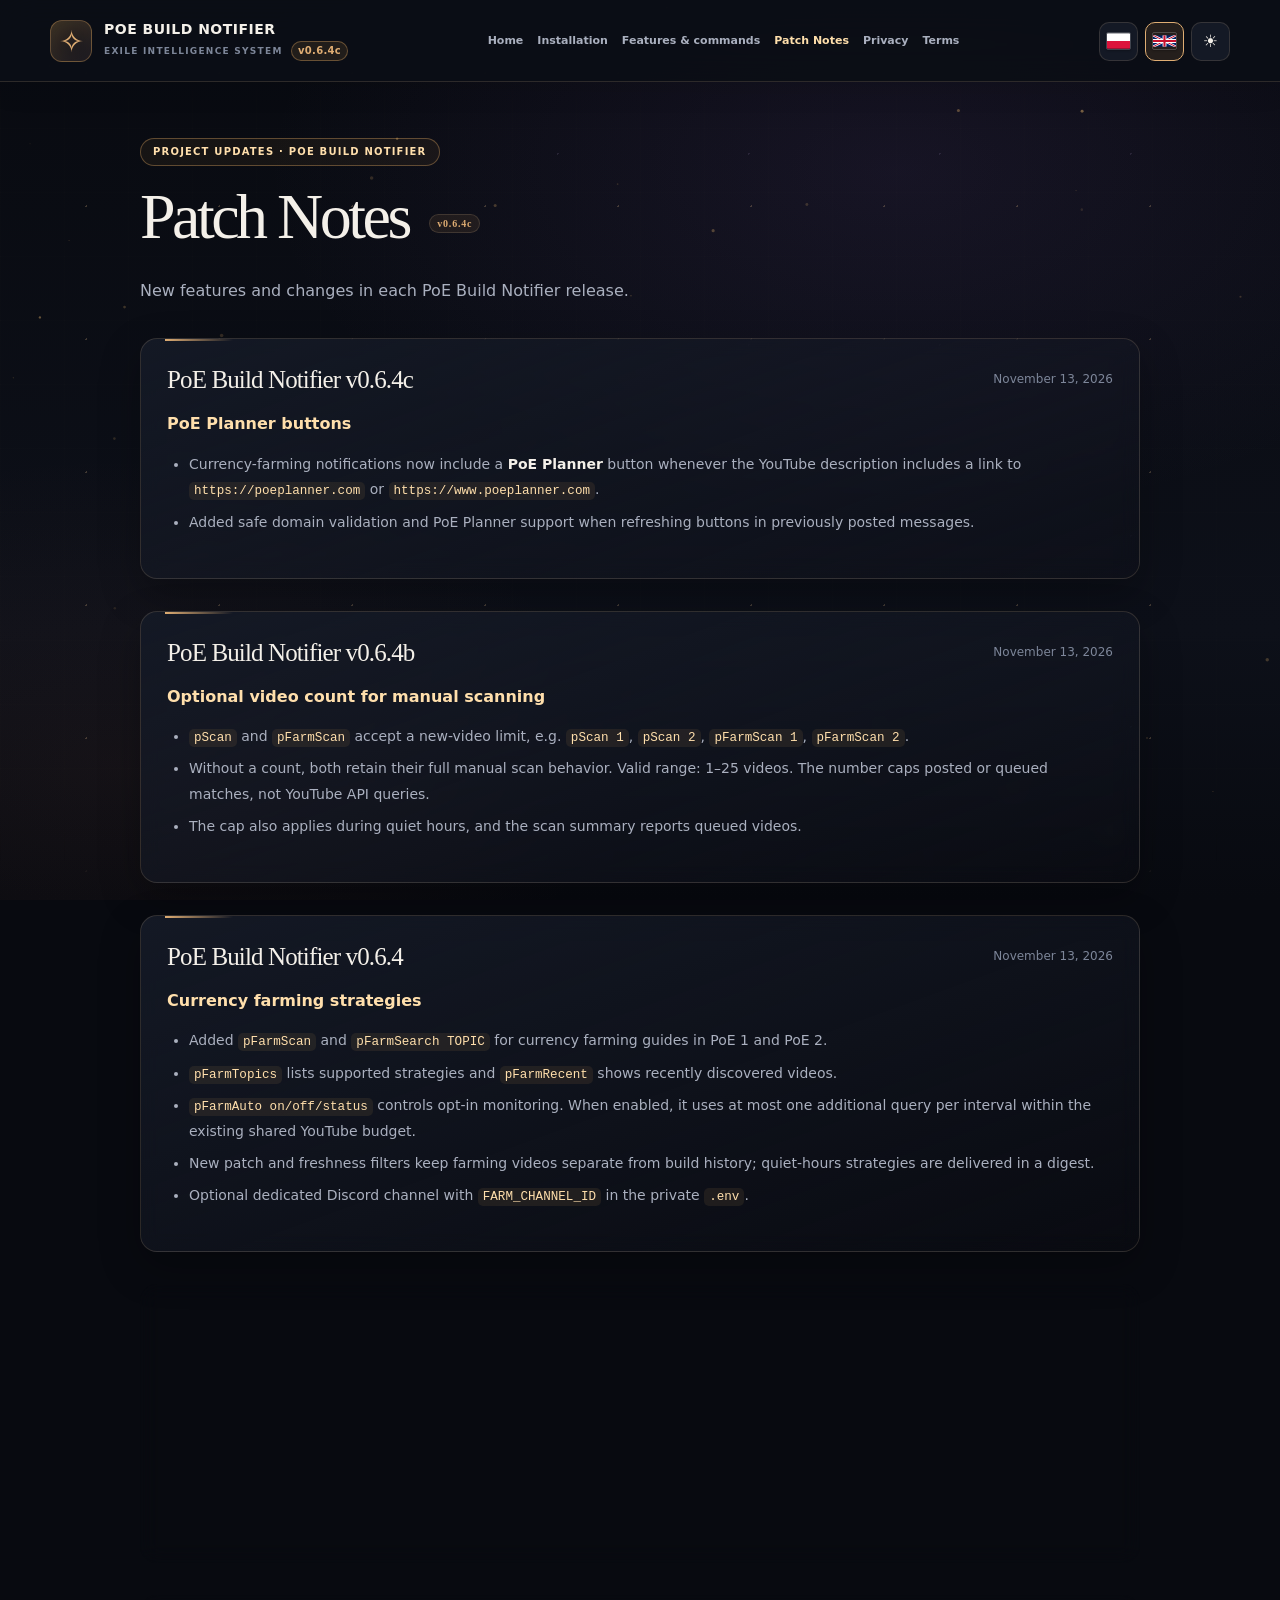
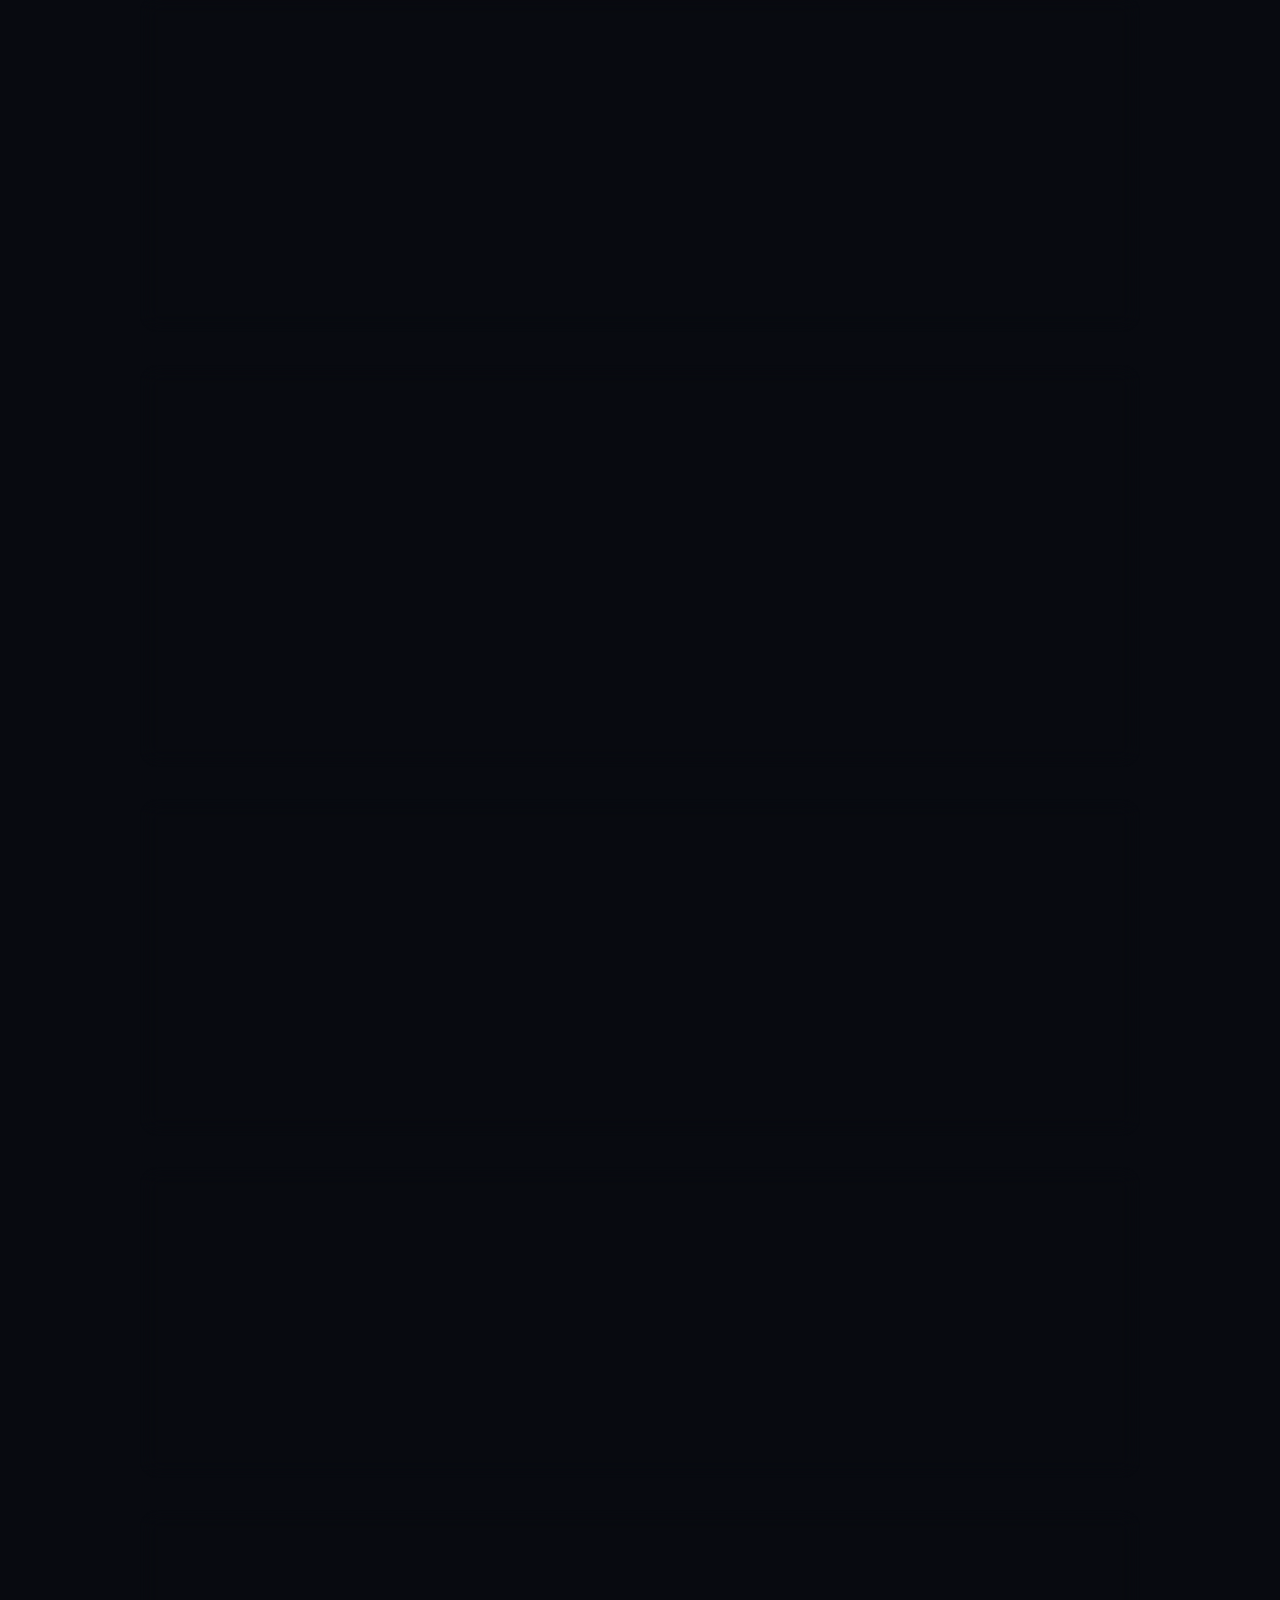
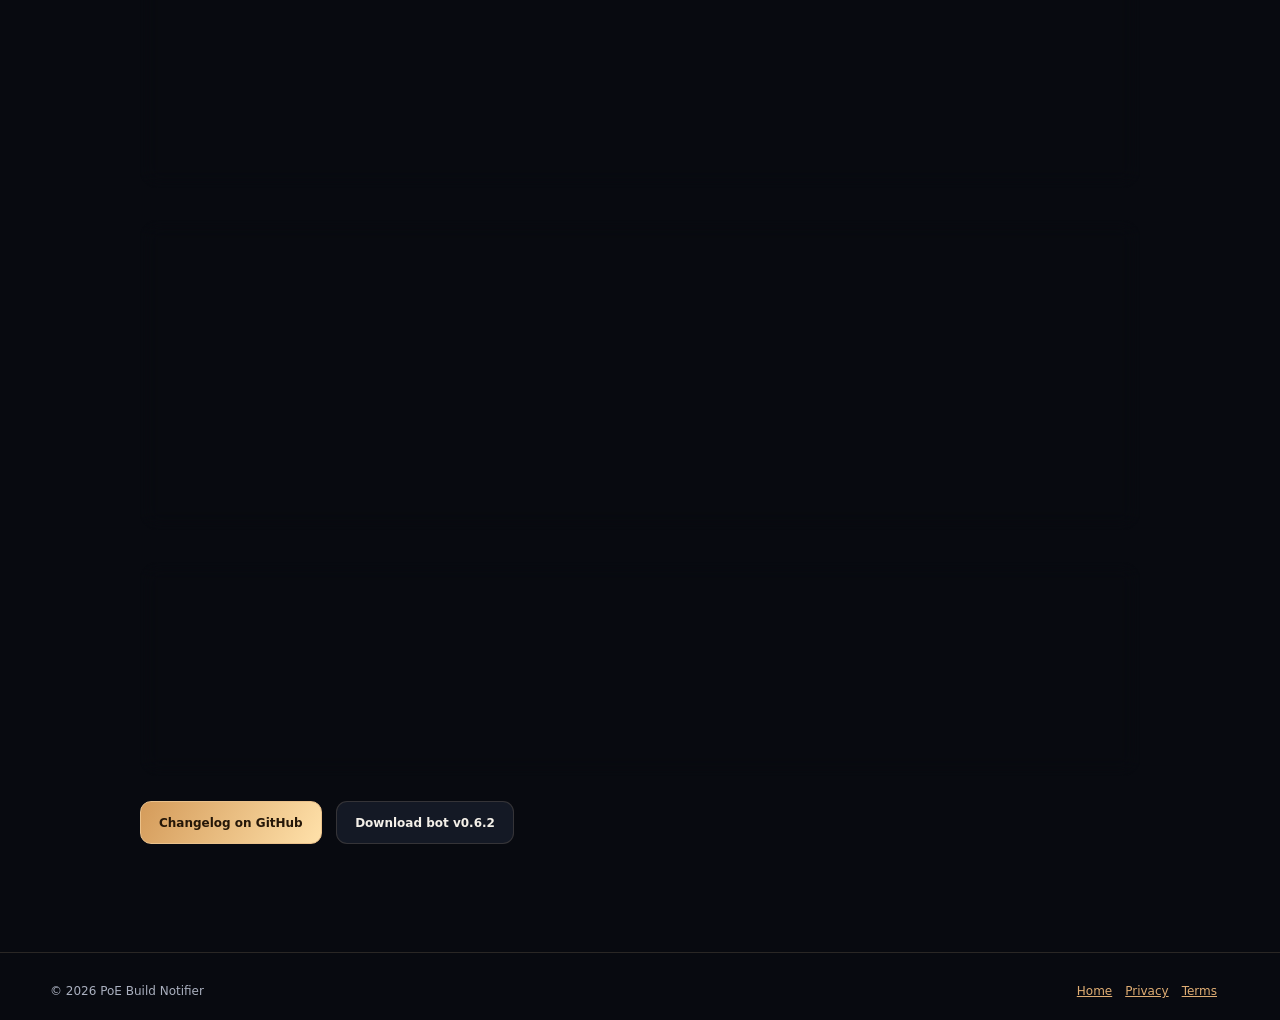
==== commit b7244b89: "site: synchronize Patch Notes header with v0.6.4c" ====
--- a/changelog-en.html
+++ b/changelog-en.html
@@ -1,6 +1,6 @@
 <!doctype html><html lang="en"><head><meta charset="utf-8"><meta name="viewport" content="width=device-width,initial-scale=1"><meta name="description" content="Release history and patch notes for PoE Build Notifier"><title>PoE Build Notifier v0.6.4c — Patch Notes</title><link rel="stylesheet" href="style.css"><link rel="stylesheet" href="fancy.css"><link rel="stylesheet" href="unified.css"><link rel="alternate" hreflang="pl" href="https://bollek231.github.io/poe-build-notifier-site/changelog.html"><link rel="alternate" hreflang="en" href="https://bollek231.github.io/poe-build-notifier-site/changelog-en.html"></head><body class="docs-redesign dark"><div class="site-atmosphere" aria-hidden="true"><canvas id="ember-field"></canvas></div><div class="site-spotlight" aria-hidden="true"></div><header class="unified-header">
 <div class="wrap header-inner">
-  <a class="logo" href="https://bollek231.github.io/poe-build-notifier-site/index-en.html" aria-label="PoE Build Notifier — homepage"><span class="logo-symbol" aria-hidden="true">✧</span><span class="logo-text"><strong>POE BUILD NOTIFIER</strong><small>EXILE INTELLIGENCE SYSTEM <b class="site-version">v0.6.2</b></small></span></a>
+  <a class="logo" href="https://bollek231.github.io/poe-build-notifier-site/index-en.html" aria-label="PoE Build Notifier — homepage"><span class="logo-symbol" aria-hidden="true">✧</span><span class="logo-text"><strong>POE BUILD NOTIFIER</strong><small>EXILE INTELLIGENCE SYSTEM <b class="site-version">v0.6.4c</b></small></span></a>
   <nav id="site-nav" aria-label="Main navigation">
     <a href="https://bollek231.github.io/poe-build-notifier-site/index-en.html">Home</a>
 <a href="https://bollek231.github.io/poe-build-notifier-site/instalacja-en.html">Installation</a>
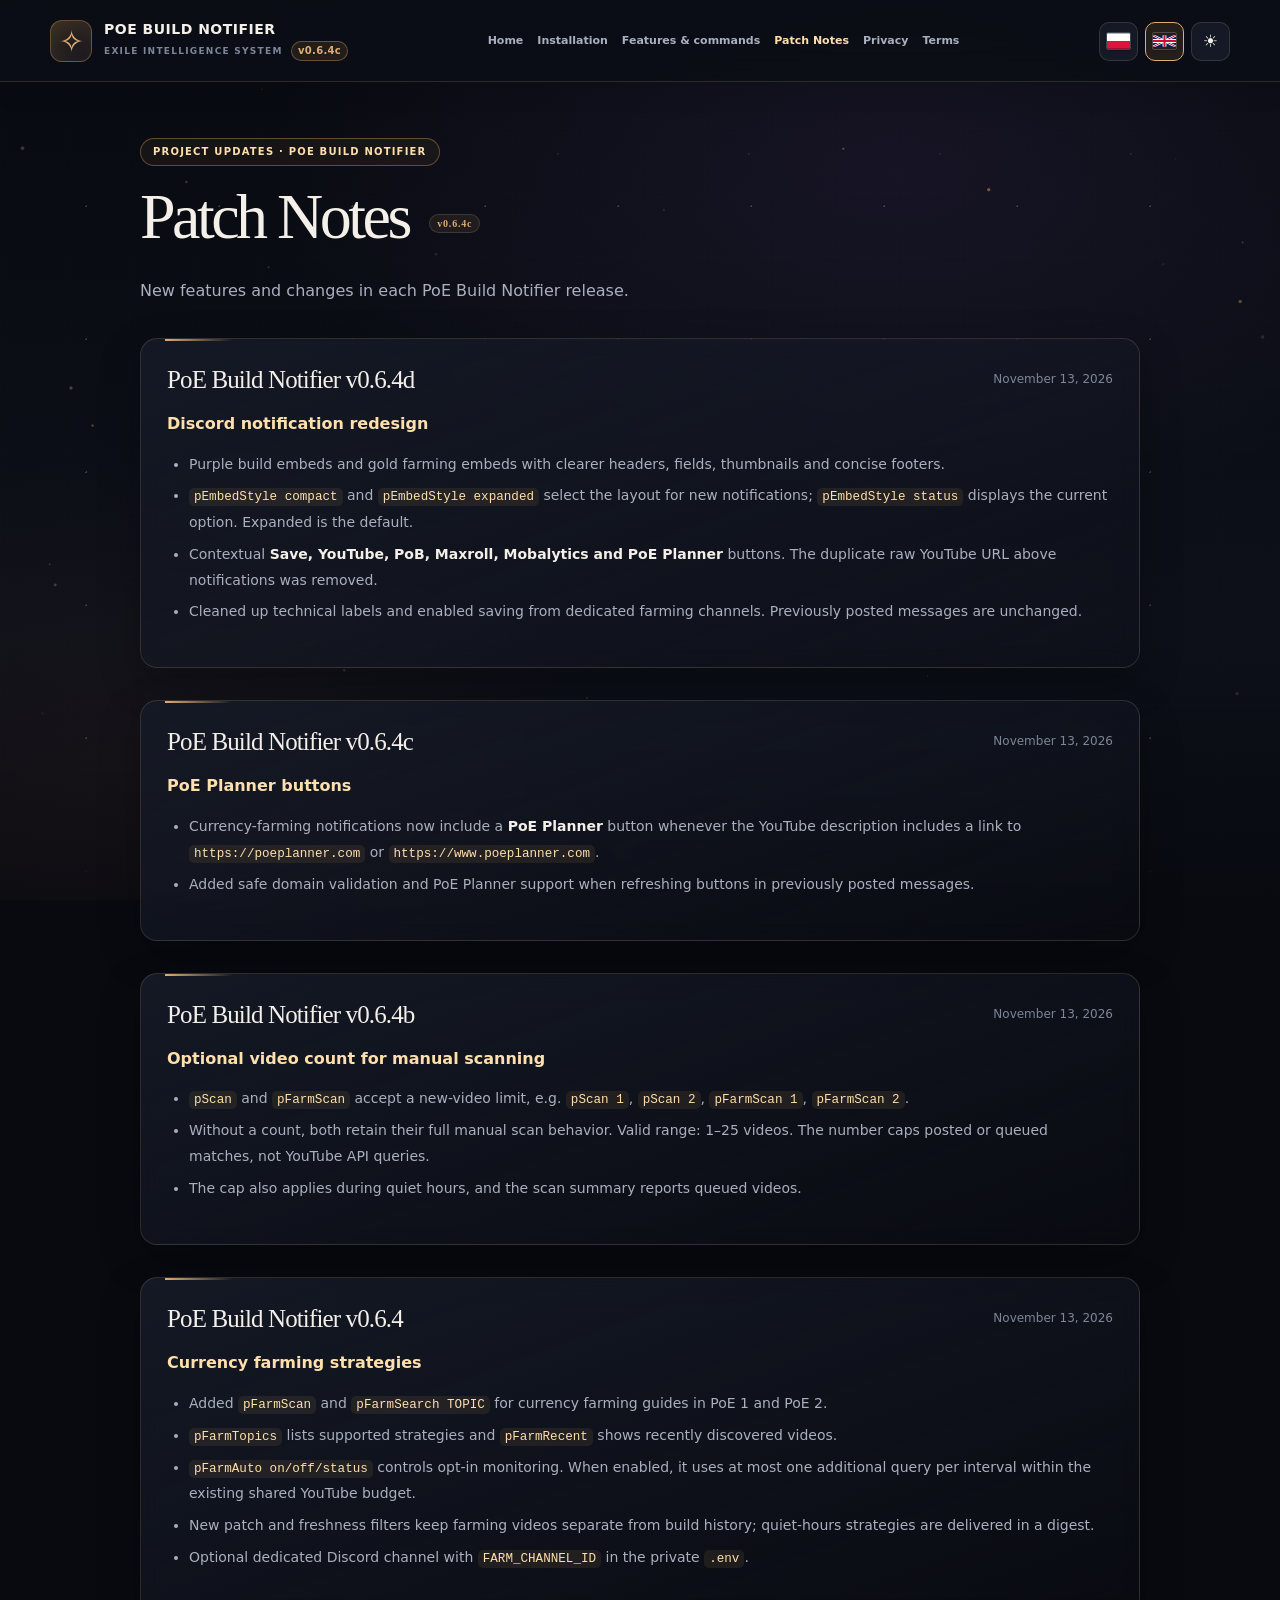
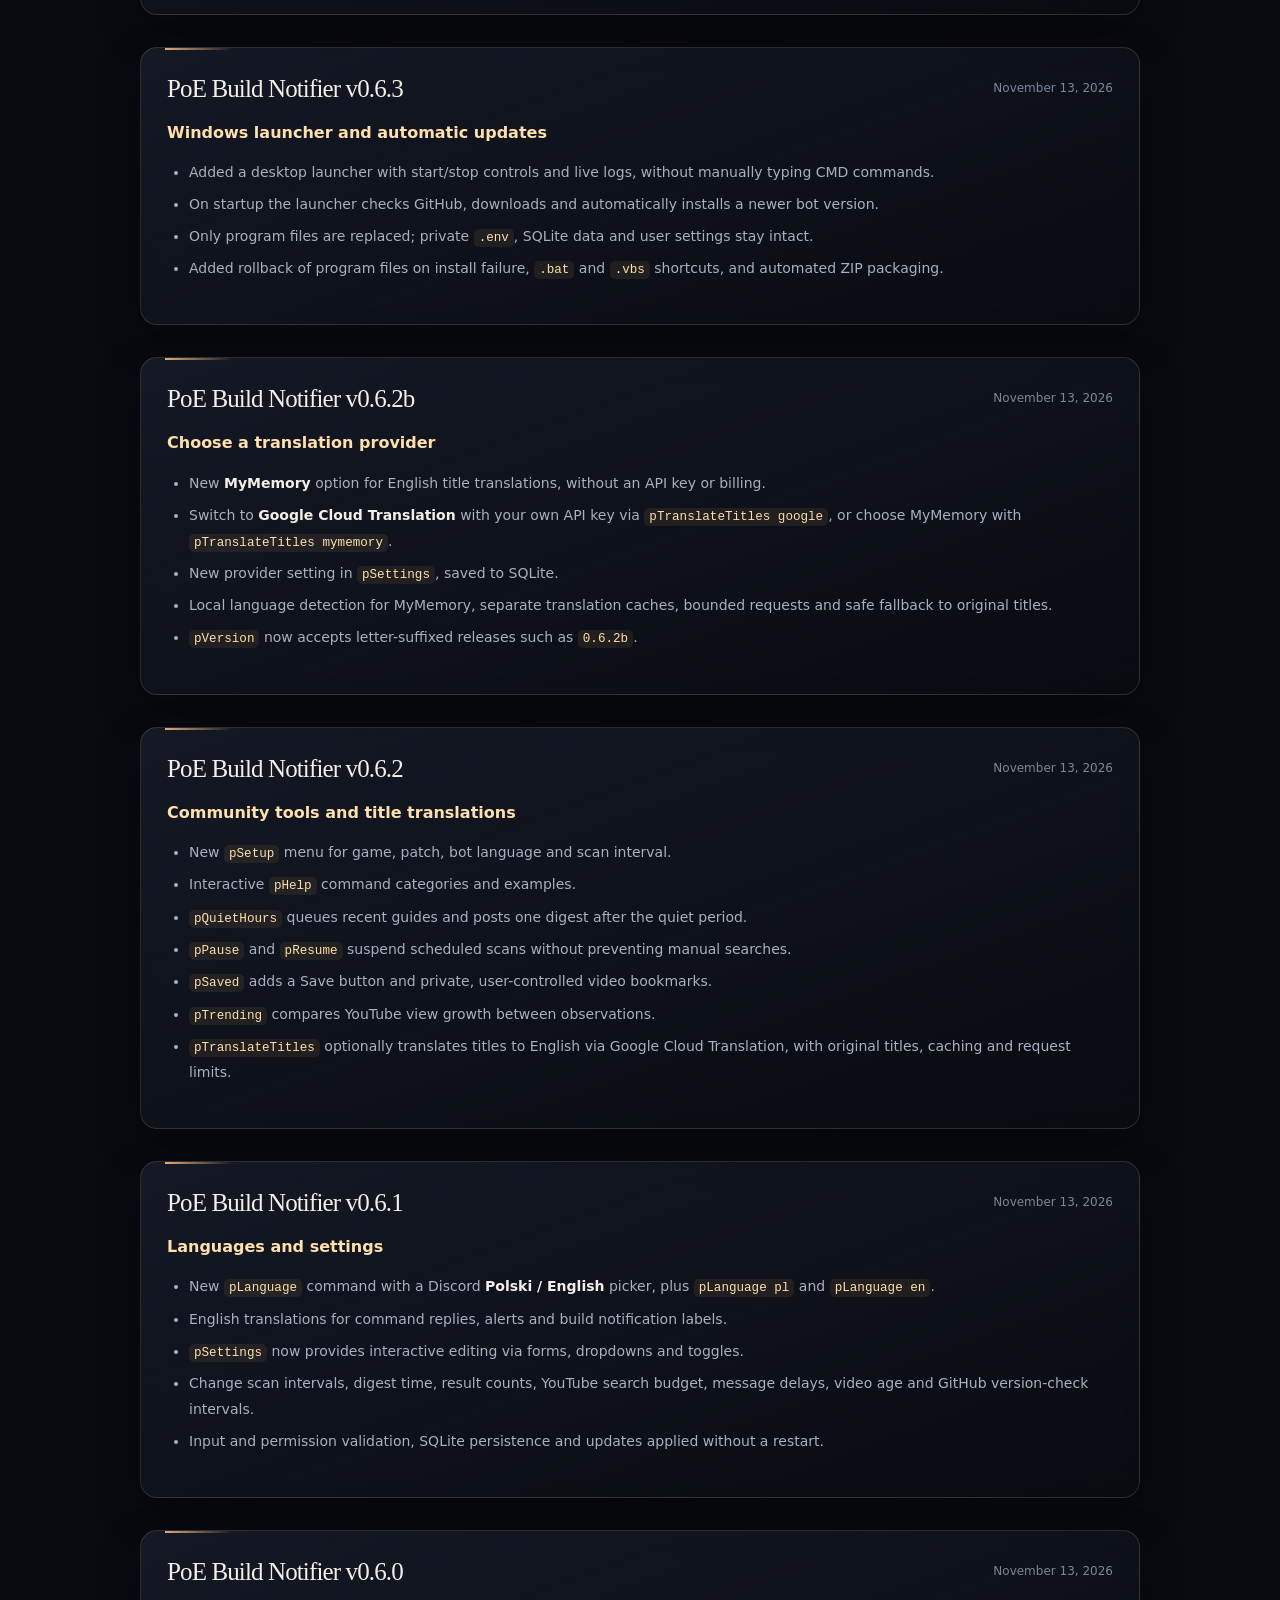
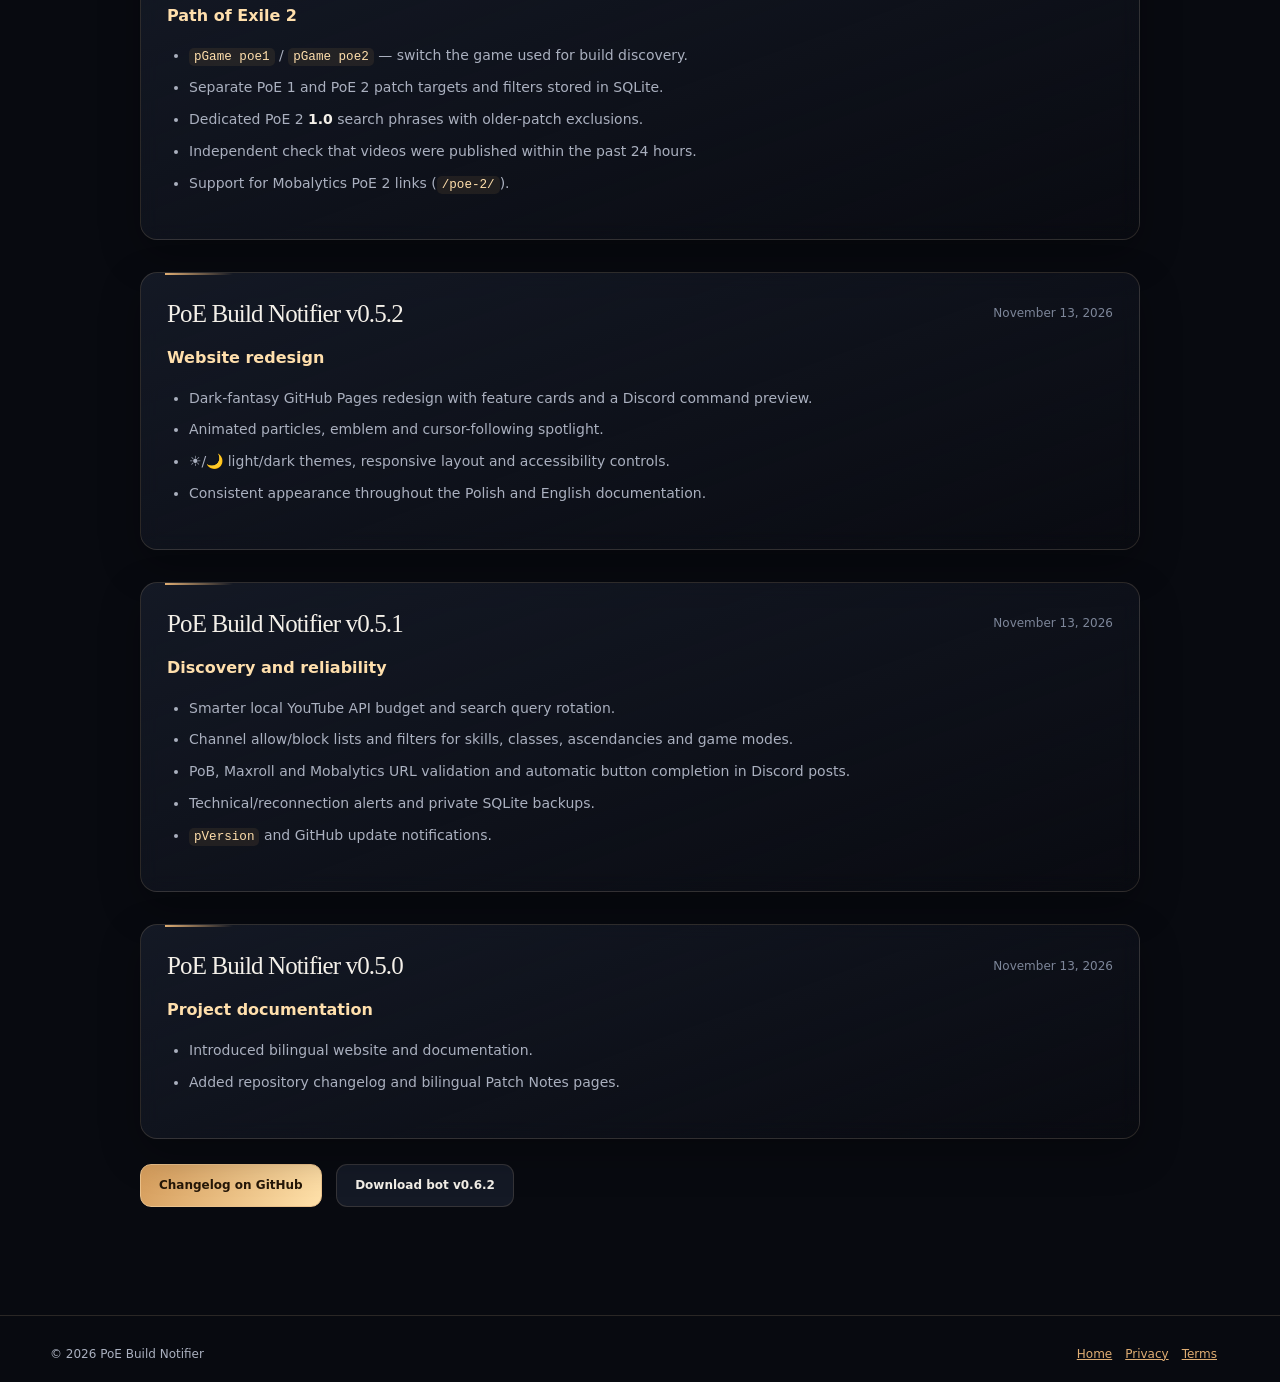
==== commit 839d3ecf: "site: add v0.6.4d Discord redesign Patch Notes EN" ====
--- a/changelog-en.html
+++ b/changelog-en.html
@@ -1,6 +1,6 @@
-<!doctype html><html lang="en"><head><meta charset="utf-8"><meta name="viewport" content="width=device-width,initial-scale=1"><meta name="description" content="Release history and patch notes for PoE Build Notifier"><title>PoE Build Notifier v0.6.4c — Patch Notes</title><link rel="stylesheet" href="style.css"><link rel="stylesheet" href="fancy.css"><link rel="stylesheet" href="unified.css"><link rel="alternate" hreflang="pl" href="https://bollek231.github.io/poe-build-notifier-site/changelog.html"><link rel="alternate" hreflang="en" href="https://bollek231.github.io/poe-build-notifier-site/changelog-en.html"></head><body class="docs-redesign dark"><div class="site-atmosphere" aria-hidden="true"><canvas id="ember-field"></canvas></div><div class="site-spotlight" aria-hidden="true"></div><header class="unified-header">
+<!doctype html><html lang="en"><head><meta charset="utf-8"><meta name="viewport" content="width=device-width,initial-scale=1"><meta name="description" content="Release history and patch notes for PoE Build Notifier"><title>PoE Build Notifier v0.6.4d — Patch Notes</title><link rel="stylesheet" href="style.css"><link rel="stylesheet" href="fancy.css"><link rel="stylesheet" href="unified.css"><link rel="alternate" hreflang="pl" href="https://bollek231.github.io/poe-build-notifier-site/changelog.html"><link rel="alternate" hreflang="en" href="https://bollek231.github.io/poe-build-notifier-site/changelog-en.html"></head><body class="docs-redesign dark"><div class="site-atmosphere" aria-hidden="true"><canvas id="ember-field"></canvas></div><div class="site-spotlight" aria-hidden="true"></div><header class="unified-header">
 <div class="wrap header-inner">
-  <a class="logo" href="https://bollek231.github.io/poe-build-notifier-site/index-en.html" aria-label="PoE Build Notifier — homepage"><span class="logo-symbol" aria-hidden="true">✧</span><span class="logo-text"><strong>POE BUILD NOTIFIER</strong><small>EXILE INTELLIGENCE SYSTEM <b class="site-version">v0.6.4c</b></small></span></a>
+  <a class="logo" href="https://bollek231.github.io/poe-build-notifier-site/index-en.html" aria-label="PoE Build Notifier — homepage"><span class="logo-symbol" aria-hidden="true">✧</span><span class="logo-text"><strong>POE BUILD NOTIFIER</strong><small>EXILE INTELLIGENCE SYSTEM <b class="site-version">v0.6.4d</b></small></span></a>
   <nav id="site-nav" aria-label="Main navigation">
     <a href="https://bollek231.github.io/poe-build-notifier-site/index-en.html">Home</a>
 <a href="https://bollek231.github.io/poe-build-notifier-site/instalacja-en.html">Installation</a>
@@ -16,7 +16,7 @@
     <button type="button" class="ctrl theme-button" id="theme-toggle" title="Change color theme" aria-label="Toggle light/dark theme">☀️</button>
   </div>
 </div>
-</header><main class="wrap content"><span class="pill">Project updates · PoE Build Notifier</span><h1>Patch Notes <span class="site-version heading-version">v0.6.4c</span></h1><p class="lead">New features and changes in each PoE Build Notifier release.</p><article class="release-entry" id="v0-6-4c"><div class="release-heading"><h2>PoE Build Notifier v0.6.4c</h2><span class="release-date">November 13, 2026</span></div><h3>PoE Planner buttons</h3><ul><li>Currency-farming notifications now include a <strong>PoE Planner</strong> button whenever the YouTube description includes a link to <code>https://poeplanner.com</code> or <code>https://www.poeplanner.com</code>.</li><li>Added safe domain validation and PoE Planner support when refreshing buttons in previously posted messages.</li></ul></article><article class="release-entry" id="v0-6-4b"><div class="release-heading"><h2>PoE Build Notifier v0.6.4b</h2><span class="release-date">November 13, 2026</span></div><h3>Optional video count for manual scanning</h3><ul><li><code>pScan</code> and <code>pFarmScan</code> accept a new-video limit, e.g. <code>pScan 1</code>, <code>pScan 2</code>, <code>pFarmScan 1</code>, <code>pFarmScan 2</code>.</li><li>Without a count, both retain their full manual scan behavior. Valid range: 1–25 videos. The number caps posted or queued matches, not YouTube API queries.</li><li>The cap also applies during quiet hours, and the scan summary reports queued videos.</li></ul></article><article class="release-entry" id="v0-6-4"><div class="release-heading"><h2>PoE Build Notifier v0.6.4</h2><span class="release-date">November 13, 2026</span></div><h3>Currency farming strategies</h3><ul><li>Added <code>pFarmScan</code> and <code>pFarmSearch TOPIC</code> for currency farming guides in PoE 1 and PoE 2.</li><li><code>pFarmTopics</code> lists supported strategies and <code>pFarmRecent</code> shows recently discovered videos.</li><li><code>pFarmAuto on/off/status</code> controls opt-in monitoring. When enabled, it uses at most one additional query per interval within the existing shared YouTube budget.</li><li>New patch and freshness filters keep farming videos separate from build history; quiet-hours strategies are delivered in a digest.</li><li>Optional dedicated Discord channel with <code>FARM_CHANNEL_ID</code> in the private <code>.env</code>.</li></ul></article><article class="release-entry" id="v0-6-3"><div class="release-heading"><h2>PoE Build Notifier v0.6.3</h2><span class="release-date">November 13, 2026</span></div><h3>Windows launcher and automatic updates</h3><ul><li>Added a desktop launcher with start/stop controls and live logs, without manually typing CMD commands.</li><li>On startup the launcher checks GitHub, downloads and automatically installs a newer bot version.</li><li>Only program files are replaced; private <code>.env</code>, SQLite data and user settings stay intact.</li><li>Added rollback of program files on install failure, <code>.bat</code> and <code>.vbs</code> shortcuts, and automated ZIP packaging.</li></ul></article><article class="release-entry" id="v0-6-2b"><div class="release-heading"><h2>PoE Build Notifier v0.6.2b</h2><span class="release-date">November 13, 2026</span></div><h3>Choose a translation provider</h3><ul><li>New <strong>MyMemory</strong> option for English title translations, without an API key or billing.</li><li>Switch to <strong>Google Cloud Translation</strong> with your own API key via <code>pTranslateTitles google</code>, or choose MyMemory with <code>pTranslateTitles mymemory</code>.</li><li>New provider setting in <code>pSettings</code>, saved to SQLite.</li><li>Local language detection for MyMemory, separate translation caches, bounded requests and safe fallback to original titles.</li><li><code>pVersion</code> now accepts letter-suffixed releases such as <code>0.6.2b</code>.</li></ul></article><article class="release-entry" id="v0-6-2"><div class="release-heading"><h2>PoE Build Notifier v0.6.2</h2><span class="release-date">November 13, 2026</span></div><h3>Community tools and title translations</h3><ul><li>New <code>pSetup</code> menu for game, patch, bot language and scan interval.</li><li>Interactive <code>pHelp</code> command categories and examples.</li><li><code>pQuietHours</code> queues recent guides and posts one digest after the quiet period.</li><li><code>pPause</code> and <code>pResume</code> suspend scheduled scans without preventing manual searches.</li><li><code>pSaved</code> adds a Save button and private, user-controlled video bookmarks.</li><li><code>pTrending</code> compares YouTube view growth between observations.</li><li><code>pTranslateTitles</code> optionally translates titles to English via Google Cloud Translation, with original titles, caching and request limits.</li></ul></article><article class="release-entry" id="v0-6-1"><div class="release-heading"><h2>PoE Build Notifier v0.6.1</h2><span class="release-date">November 13, 2026</span></div><h3>Languages and settings</h3><ul><li>New <code>pLanguage</code> command with a Discord <strong>Polski / English</strong> picker, plus <code>pLanguage pl</code> and <code>pLanguage en</code>.</li><li>English translations for command replies, alerts and build notification labels.</li><li><code>pSettings</code> now provides interactive editing via forms, dropdowns and toggles.</li><li>Change scan intervals, digest time, result counts, YouTube search budget, message delays, video age and GitHub version-check intervals.</li><li>Input and permission validation, SQLite persistence and updates applied without a restart.</li></ul></article>
+</header><main class="wrap content"><span class="pill">Project updates · PoE Build Notifier</span><h1>Patch Notes <span class="site-version heading-version">v0.6.4d</span></h1><p class="lead">New features and changes in each PoE Build Notifier release.</p><article class="release-entry" id="v0-6-4d"><div class="release-heading"><h2>PoE Build Notifier v0.6.4d</h2><span class="release-date">November 13, 2026</span></div><h3>Discord notification redesign</h3><ul><li>Purple build embeds and gold farming embeds with clearer headers, fields, thumbnails and concise footers.</li><li><code>pEmbedStyle compact</code> and <code>pEmbedStyle expanded</code> select the layout for new notifications; <code>pEmbedStyle status</code> displays the current option. Expanded is the default.</li><li>Contextual <strong>Save, YouTube, PoB, Maxroll, Mobalytics and PoE Planner</strong> buttons. The duplicate raw YouTube URL above notifications was removed.</li><li>Cleaned up technical labels and enabled saving from dedicated farming channels. Previously posted messages are unchanged.</li></ul></article><article class="release-entry" id="v0-6-4c"><div class="release-heading"><h2>PoE Build Notifier v0.6.4c</h2><span class="release-date">November 13, 2026</span></div><h3>PoE Planner buttons</h3><ul><li>Currency-farming notifications now include a <strong>PoE Planner</strong> button whenever the YouTube description includes a link to <code>https://poeplanner.com</code> or <code>https://www.poeplanner.com</code>.</li><li>Added safe domain validation and PoE Planner support when refreshing buttons in previously posted messages.</li></ul></article><article class="release-entry" id="v0-6-4b"><div class="release-heading"><h2>PoE Build Notifier v0.6.4b</h2><span class="release-date">November 13, 2026</span></div><h3>Optional video count for manual scanning</h3><ul><li><code>pScan</code> and <code>pFarmScan</code> accept a new-video limit, e.g. <code>pScan 1</code>, <code>pScan 2</code>, <code>pFarmScan 1</code>, <code>pFarmScan 2</code>.</li><li>Without a count, both retain their full manual scan behavior. Valid range: 1–25 videos. The number caps posted or queued matches, not YouTube API queries.</li><li>The cap also applies during quiet hours, and the scan summary reports queued videos.</li></ul></article><article class="release-entry" id="v0-6-4"><div class="release-heading"><h2>PoE Build Notifier v0.6.4</h2><span class="release-date">November 13, 2026</span></div><h3>Currency farming strategies</h3><ul><li>Added <code>pFarmScan</code> and <code>pFarmSearch TOPIC</code> for currency farming guides in PoE 1 and PoE 2.</li><li><code>pFarmTopics</code> lists supported strategies and <code>pFarmRecent</code> shows recently discovered videos.</li><li><code>pFarmAuto on/off/status</code> controls opt-in monitoring. When enabled, it uses at most one additional query per interval within the existing shared YouTube budget.</li><li>New patch and freshness filters keep farming videos separate from build history; quiet-hours strategies are delivered in a digest.</li><li>Optional dedicated Discord channel with <code>FARM_CHANNEL_ID</code> in the private <code>.env</code>.</li></ul></article><article class="release-entry" id="v0-6-3"><div class="release-heading"><h2>PoE Build Notifier v0.6.3</h2><span class="release-date">November 13, 2026</span></div><h3>Windows launcher and automatic updates</h3><ul><li>Added a desktop launcher with start/stop controls and live logs, without manually typing CMD commands.</li><li>On startup the launcher checks GitHub, downloads and automatically installs a newer bot version.</li><li>Only program files are replaced; private <code>.env</code>, SQLite data and user settings stay intact.</li><li>Added rollback of program files on install failure, <code>.bat</code> and <code>.vbs</code> shortcuts, and automated ZIP packaging.</li></ul></article><article class="release-entry" id="v0-6-2b"><div class="release-heading"><h2>PoE Build Notifier v0.6.2b</h2><span class="release-date">November 13, 2026</span></div><h3>Choose a translation provider</h3><ul><li>New <strong>MyMemory</strong> option for English title translations, without an API key or billing.</li><li>Switch to <strong>Google Cloud Translation</strong> with your own API key via <code>pTranslateTitles google</code>, or choose MyMemory with <code>pTranslateTitles mymemory</code>.</li><li>New provider setting in <code>pSettings</code>, saved to SQLite.</li><li>Local language detection for MyMemory, separate translation caches, bounded requests and safe fallback to original titles.</li><li><code>pVersion</code> now accepts letter-suffixed releases such as <code>0.6.2b</code>.</li></ul></article><article class="release-entry" id="v0-6-2"><div class="release-heading"><h2>PoE Build Notifier v0.6.2</h2><span class="release-date">November 13, 2026</span></div><h3>Community tools and title translations</h3><ul><li>New <code>pSetup</code> menu for game, patch, bot language and scan interval.</li><li>Interactive <code>pHelp</code> command categories and examples.</li><li><code>pQuietHours</code> queues recent guides and posts one digest after the quiet period.</li><li><code>pPause</code> and <code>pResume</code> suspend scheduled scans without preventing manual searches.</li><li><code>pSaved</code> adds a Save button and private, user-controlled video bookmarks.</li><li><code>pTrending</code> compares YouTube view growth between observations.</li><li><code>pTranslateTitles</code> optionally translates titles to English via Google Cloud Translation, with original titles, caching and request limits.</li></ul></article><article class="release-entry" id="v0-6-1"><div class="release-heading"><h2>PoE Build Notifier v0.6.1</h2><span class="release-date">November 13, 2026</span></div><h3>Languages and settings</h3><ul><li>New <code>pLanguage</code> command with a Discord <strong>Polski / English</strong> picker, plus <code>pLanguage pl</code> and <code>pLanguage en</code>.</li><li>English translations for command replies, alerts and build notification labels.</li><li><code>pSettings</code> now provides interactive editing via forms, dropdowns and toggles.</li><li>Change scan intervals, digest time, result counts, YouTube search budget, message delays, video age and GitHub version-check intervals.</li><li>Input and permission validation, SQLite persistence and updates applied without a restart.</li></ul></article>
 <article class="release-entry" id="v0-6-0"><div class="release-heading"><h2>PoE Build Notifier v0.6.0</h2><span class="release-date">November 13, 2026</span></div><h3>Path of Exile 2</h3><ul><li><code>pGame poe1</code> / <code>pGame poe2</code> — switch the game used for build discovery.</li><li>Separate PoE 1 and PoE 2 patch targets and filters stored in SQLite.</li><li>Dedicated PoE 2 <strong>1.0</strong> search phrases with older-patch exclusions.</li><li>Independent check that videos were published within the past 24 hours.</li><li>Support for Mobalytics PoE 2 links (<code>/poe-2/</code>).</li></ul></article>
 <article class="release-entry" id="v0-5-2"><div class="release-heading"><h2>PoE Build Notifier v0.5.2</h2><span class="release-date">November 13, 2026</span></div><h3>Website redesign</h3><ul><li>Dark-fantasy GitHub Pages redesign with feature cards and a Discord command preview.</li><li>Animated particles, emblem and cursor-following spotlight.</li><li>☀️/🌙 light/dark themes, responsive layout and accessibility controls.</li><li>Consistent appearance throughout the Polish and English documentation.</li></ul></article>
 <article class="release-entry" id="v0-5-1"><div class="release-heading"><h2>PoE Build Notifier v0.5.1</h2><span class="release-date">November 13, 2026</span></div><h3>Discovery and reliability</h3><ul><li>Smarter local YouTube API budget and search query rotation.</li><li>Channel allow/block lists and filters for skills, classes, ascendancies and game modes.</li><li>PoB, Maxroll and Mobalytics URL validation and automatic button completion in Discord posts.</li><li>Technical/reconnection alerts and private SQLite backups.</li><li><code>pVersion</code> and GitHub update notifications.</li></ul></article>
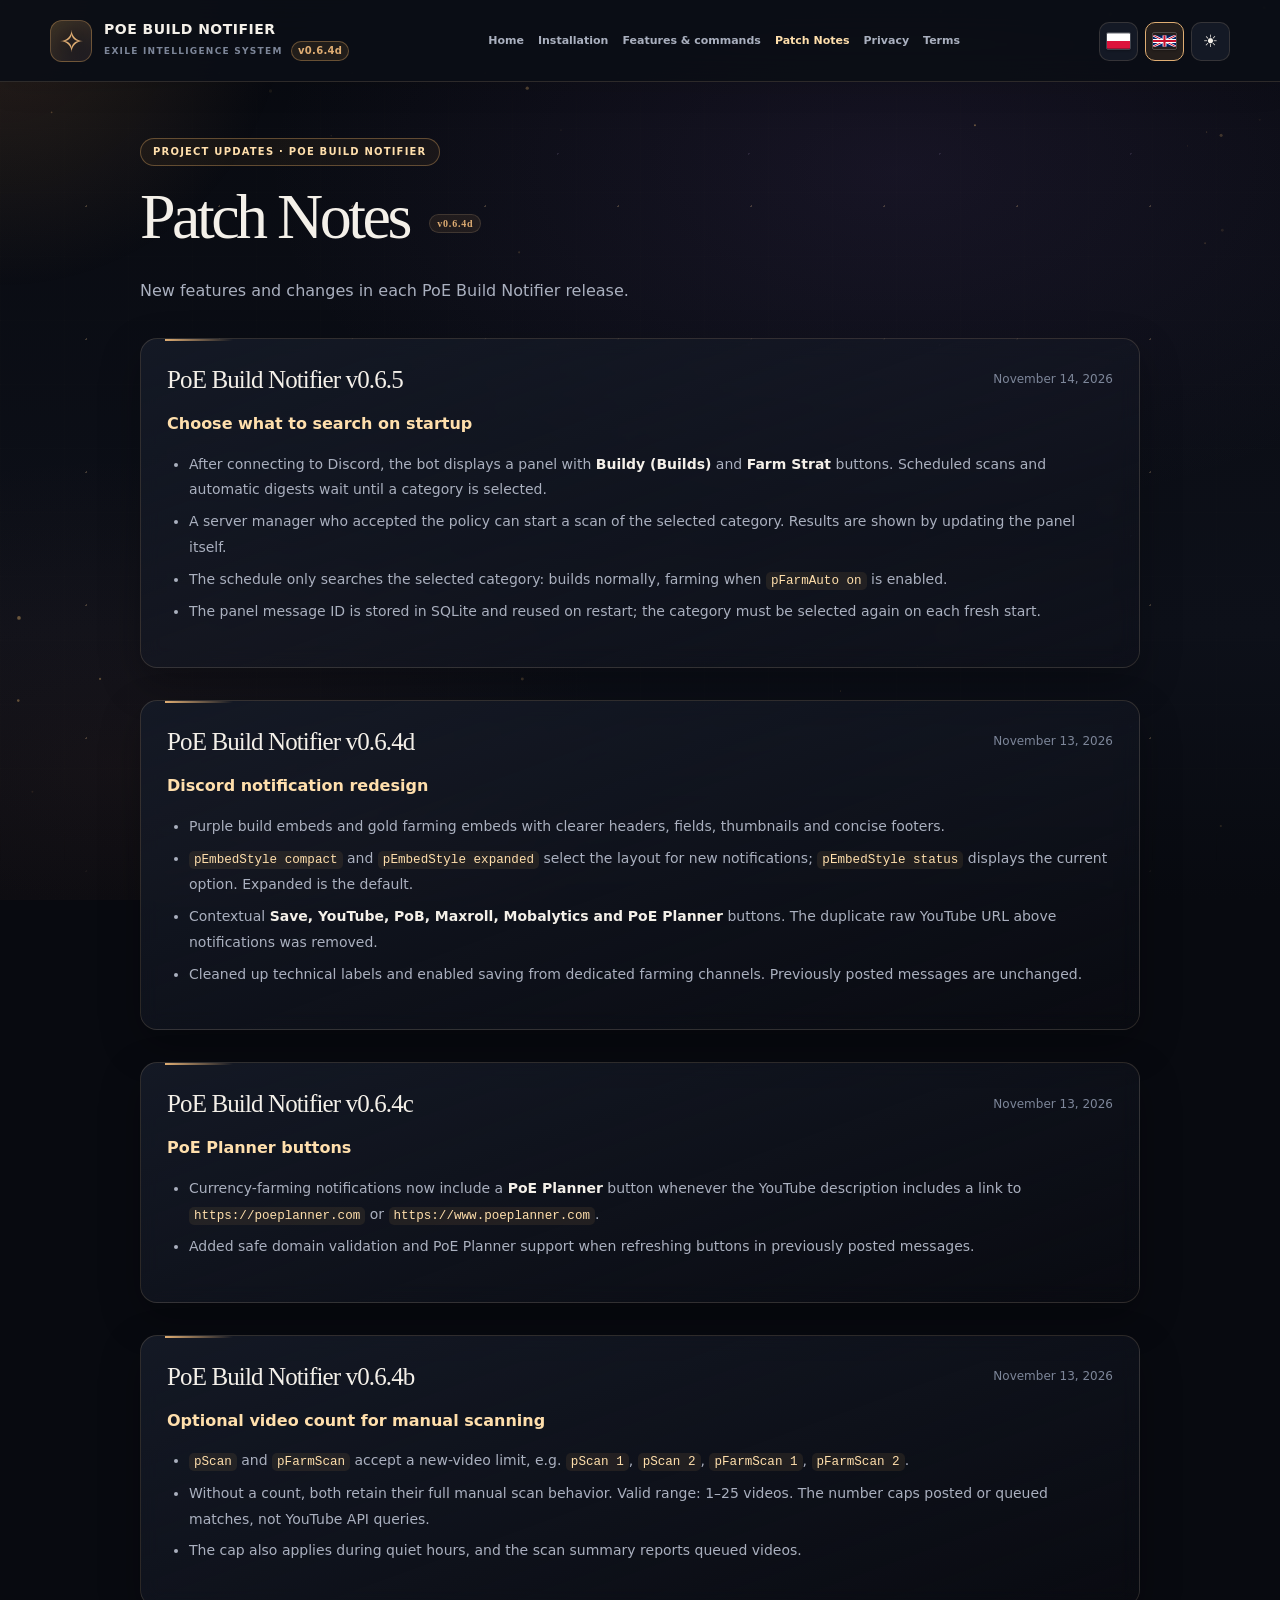
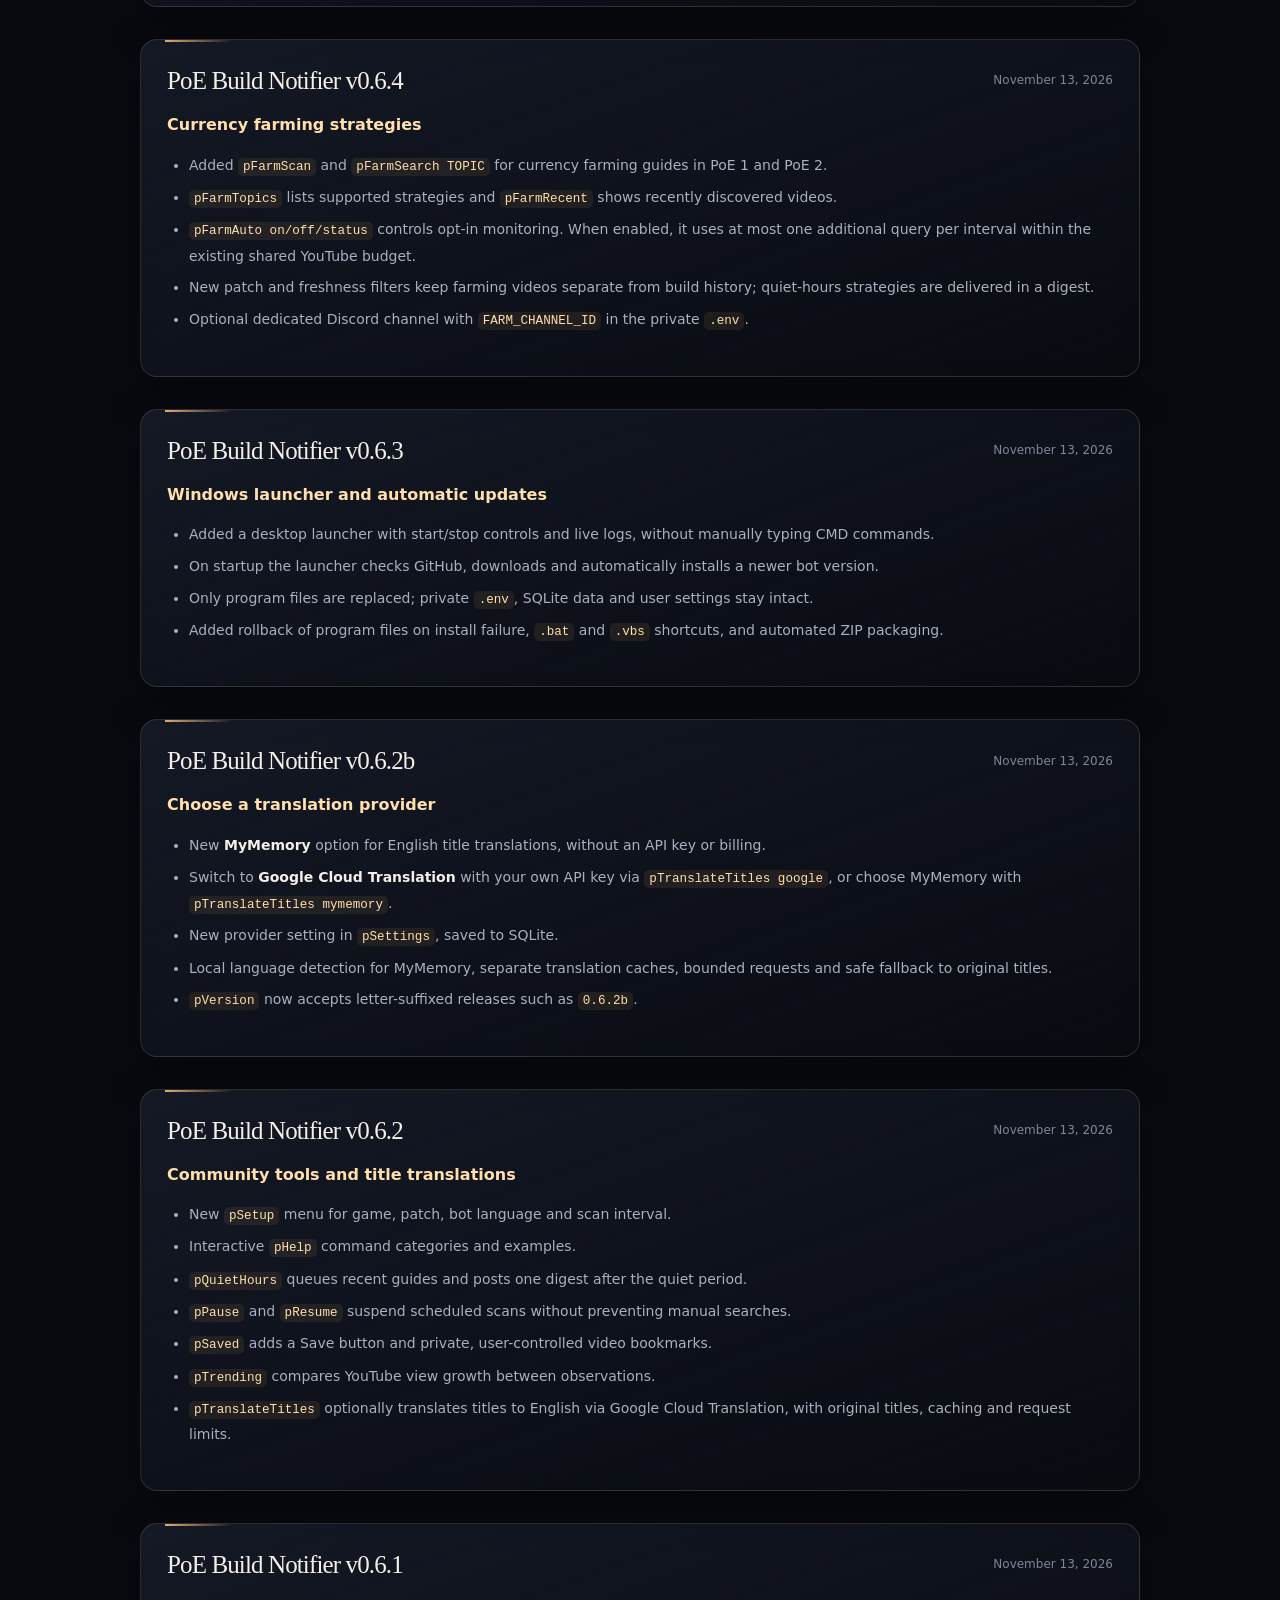
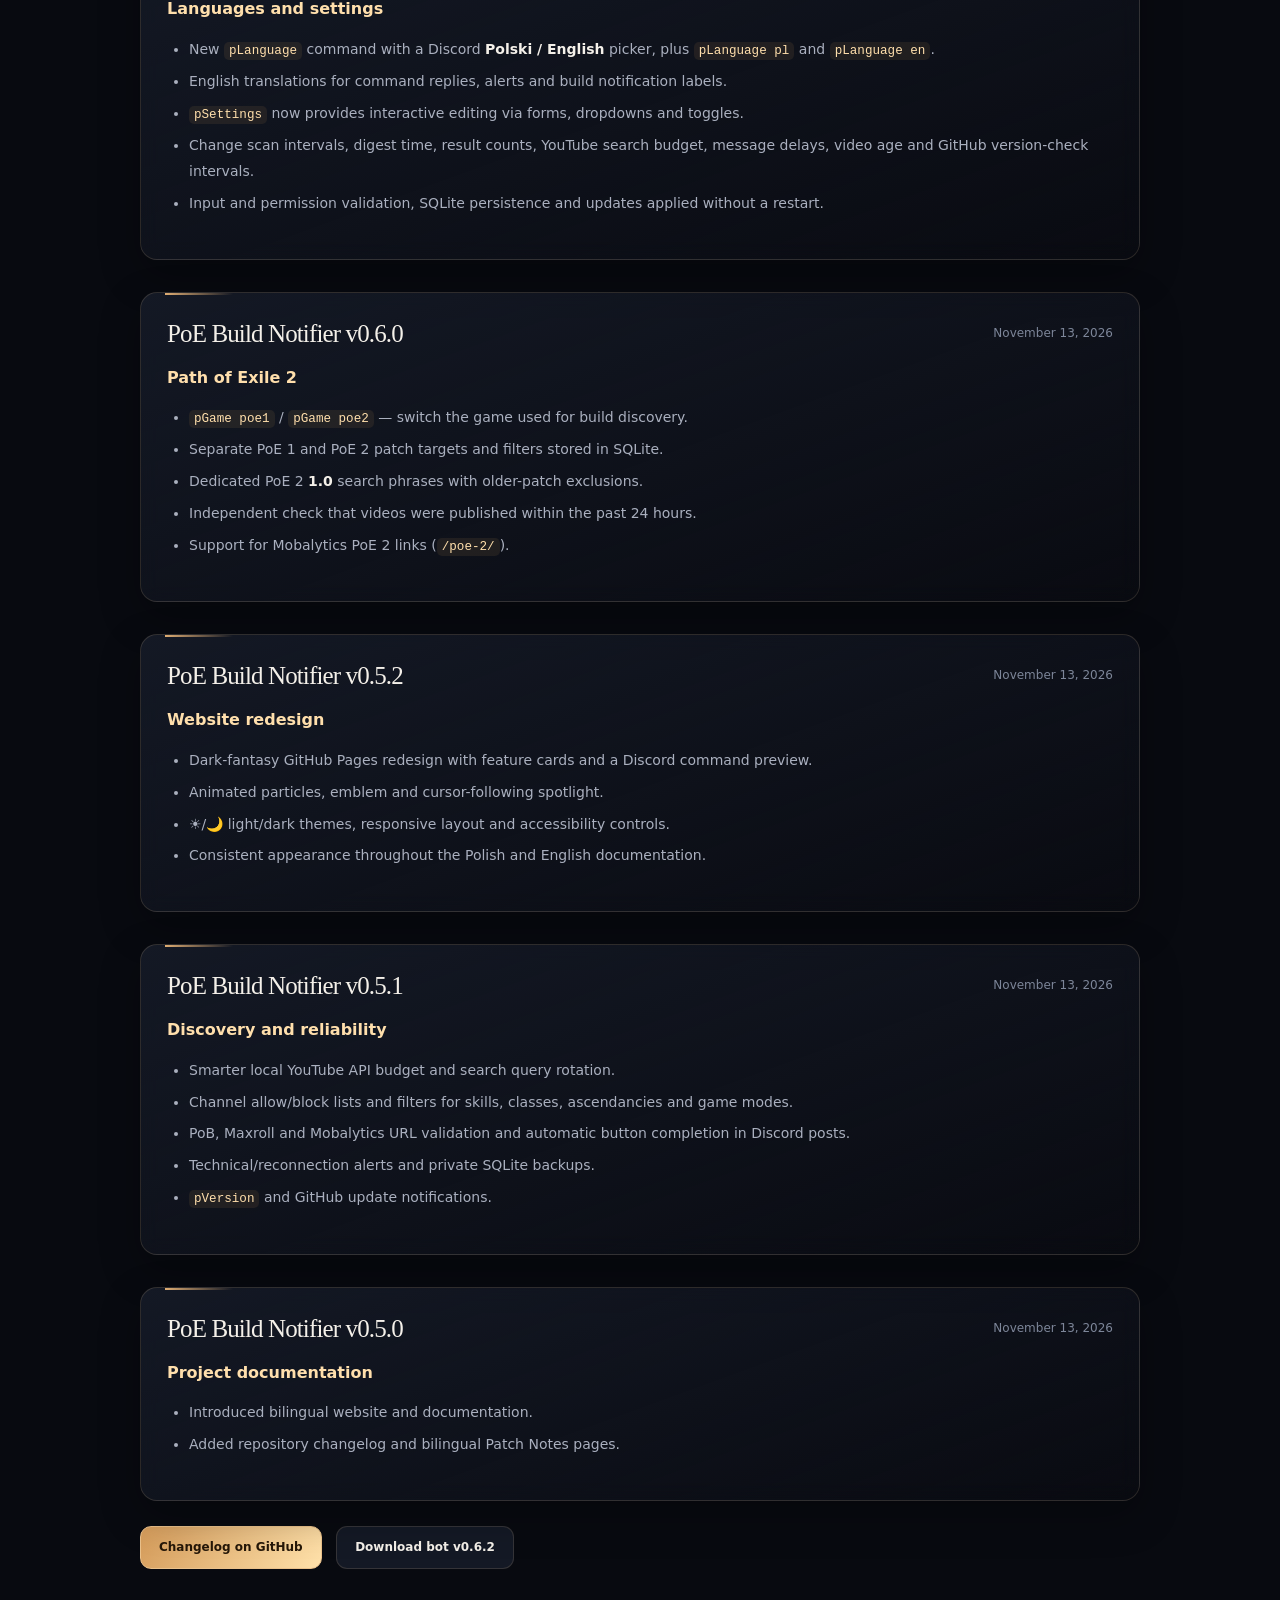
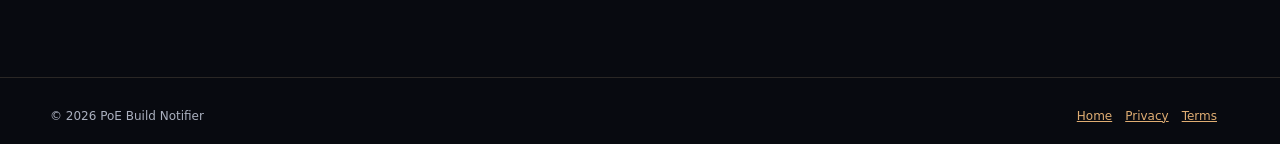
==== commit e7b0e2d8: "site: publish v0.6.5 startup selector Patch Notes EN" ====
--- a/changelog-en.html
+++ b/changelog-en.html
@@ -1,6 +1,6 @@
-<!doctype html><html lang="en"><head><meta charset="utf-8"><meta name="viewport" content="width=device-width,initial-scale=1"><meta name="description" content="Release history and patch notes for PoE Build Notifier"><title>PoE Build Notifier v0.6.4d — Patch Notes</title><link rel="stylesheet" href="style.css"><link rel="stylesheet" href="fancy.css"><link rel="stylesheet" href="unified.css"><link rel="alternate" hreflang="pl" href="https://bollek231.github.io/poe-build-notifier-site/changelog.html"><link rel="alternate" hreflang="en" href="https://bollek231.github.io/poe-build-notifier-site/changelog-en.html"></head><body class="docs-redesign dark"><div class="site-atmosphere" aria-hidden="true"><canvas id="ember-field"></canvas></div><div class="site-spotlight" aria-hidden="true"></div><header class="unified-header">
+<!doctype html><html lang="en"><head><meta charset="utf-8"><meta name="viewport" content="width=device-width,initial-scale=1"><meta name="description" content="Release history and patch notes for PoE Build Notifier"><title>PoE Build Notifier v0.6.5 — Patch Notes</title><link rel="stylesheet" href="style.css"><link rel="stylesheet" href="fancy.css"><link rel="stylesheet" href="unified.css"><link rel="alternate" hreflang="pl" href="https://bollek231.github.io/poe-build-notifier-site/changelog.html"><link rel="alternate" hreflang="en" href="https://bollek231.github.io/poe-build-notifier-site/changelog-en.html"></head><body class="docs-redesign dark"><div class="site-atmosphere" aria-hidden="true"><canvas id="ember-field"></canvas></div><div class="site-spotlight" aria-hidden="true"></div><header class="unified-header">
 <div class="wrap header-inner">
-  <a class="logo" href="https://bollek231.github.io/poe-build-notifier-site/index-en.html" aria-label="PoE Build Notifier — homepage"><span class="logo-symbol" aria-hidden="true">✧</span><span class="logo-text"><strong>POE BUILD NOTIFIER</strong><small>EXILE INTELLIGENCE SYSTEM <b class="site-version">v0.6.4d</b></small></span></a>
+  <a class="logo" href="https://bollek231.github.io/poe-build-notifier-site/index-en.html" aria-label="PoE Build Notifier — homepage"><span class="logo-symbol" aria-hidden="true">✧</span><span class="logo-text"><strong>POE BUILD NOTIFIER</strong><small>EXILE INTELLIGENCE SYSTEM <b class="site-version">v0.6.5</b></small></span></a>
   <nav id="site-nav" aria-label="Main navigation">
     <a href="https://bollek231.github.io/poe-build-notifier-site/index-en.html">Home</a>
 <a href="https://bollek231.github.io/poe-build-notifier-site/instalacja-en.html">Installation</a>
@@ -16,7 +16,7 @@
     <button type="button" class="ctrl theme-button" id="theme-toggle" title="Change color theme" aria-label="Toggle light/dark theme">☀️</button>
   </div>
 </div>
-</header><main class="wrap content"><span class="pill">Project updates · PoE Build Notifier</span><h1>Patch Notes <span class="site-version heading-version">v0.6.4d</span></h1><p class="lead">New features and changes in each PoE Build Notifier release.</p><article class="release-entry" id="v0-6-4d"><div class="release-heading"><h2>PoE Build Notifier v0.6.4d</h2><span class="release-date">November 13, 2026</span></div><h3>Discord notification redesign</h3><ul><li>Purple build embeds and gold farming embeds with clearer headers, fields, thumbnails and concise footers.</li><li><code>pEmbedStyle compact</code> and <code>pEmbedStyle expanded</code> select the layout for new notifications; <code>pEmbedStyle status</code> displays the current option. Expanded is the default.</li><li>Contextual <strong>Save, YouTube, PoB, Maxroll, Mobalytics and PoE Planner</strong> buttons. The duplicate raw YouTube URL above notifications was removed.</li><li>Cleaned up technical labels and enabled saving from dedicated farming channels. Previously posted messages are unchanged.</li></ul></article><article class="release-entry" id="v0-6-4c"><div class="release-heading"><h2>PoE Build Notifier v0.6.4c</h2><span class="release-date">November 13, 2026</span></div><h3>PoE Planner buttons</h3><ul><li>Currency-farming notifications now include a <strong>PoE Planner</strong> button whenever the YouTube description includes a link to <code>https://poeplanner.com</code> or <code>https://www.poeplanner.com</code>.</li><li>Added safe domain validation and PoE Planner support when refreshing buttons in previously posted messages.</li></ul></article><article class="release-entry" id="v0-6-4b"><div class="release-heading"><h2>PoE Build Notifier v0.6.4b</h2><span class="release-date">November 13, 2026</span></div><h3>Optional video count for manual scanning</h3><ul><li><code>pScan</code> and <code>pFarmScan</code> accept a new-video limit, e.g. <code>pScan 1</code>, <code>pScan 2</code>, <code>pFarmScan 1</code>, <code>pFarmScan 2</code>.</li><li>Without a count, both retain their full manual scan behavior. Valid range: 1–25 videos. The number caps posted or queued matches, not YouTube API queries.</li><li>The cap also applies during quiet hours, and the scan summary reports queued videos.</li></ul></article><article class="release-entry" id="v0-6-4"><div class="release-heading"><h2>PoE Build Notifier v0.6.4</h2><span class="release-date">November 13, 2026</span></div><h3>Currency farming strategies</h3><ul><li>Added <code>pFarmScan</code> and <code>pFarmSearch TOPIC</code> for currency farming guides in PoE 1 and PoE 2.</li><li><code>pFarmTopics</code> lists supported strategies and <code>pFarmRecent</code> shows recently discovered videos.</li><li><code>pFarmAuto on/off/status</code> controls opt-in monitoring. When enabled, it uses at most one additional query per interval within the existing shared YouTube budget.</li><li>New patch and freshness filters keep farming videos separate from build history; quiet-hours strategies are delivered in a digest.</li><li>Optional dedicated Discord channel with <code>FARM_CHANNEL_ID</code> in the private <code>.env</code>.</li></ul></article><article class="release-entry" id="v0-6-3"><div class="release-heading"><h2>PoE Build Notifier v0.6.3</h2><span class="release-date">November 13, 2026</span></div><h3>Windows launcher and automatic updates</h3><ul><li>Added a desktop launcher with start/stop controls and live logs, without manually typing CMD commands.</li><li>On startup the launcher checks GitHub, downloads and automatically installs a newer bot version.</li><li>Only program files are replaced; private <code>.env</code>, SQLite data and user settings stay intact.</li><li>Added rollback of program files on install failure, <code>.bat</code> and <code>.vbs</code> shortcuts, and automated ZIP packaging.</li></ul></article><article class="release-entry" id="v0-6-2b"><div class="release-heading"><h2>PoE Build Notifier v0.6.2b</h2><span class="release-date">November 13, 2026</span></div><h3>Choose a translation provider</h3><ul><li>New <strong>MyMemory</strong> option for English title translations, without an API key or billing.</li><li>Switch to <strong>Google Cloud Translation</strong> with your own API key via <code>pTranslateTitles google</code>, or choose MyMemory with <code>pTranslateTitles mymemory</code>.</li><li>New provider setting in <code>pSettings</code>, saved to SQLite.</li><li>Local language detection for MyMemory, separate translation caches, bounded requests and safe fallback to original titles.</li><li><code>pVersion</code> now accepts letter-suffixed releases such as <code>0.6.2b</code>.</li></ul></article><article class="release-entry" id="v0-6-2"><div class="release-heading"><h2>PoE Build Notifier v0.6.2</h2><span class="release-date">November 13, 2026</span></div><h3>Community tools and title translations</h3><ul><li>New <code>pSetup</code> menu for game, patch, bot language and scan interval.</li><li>Interactive <code>pHelp</code> command categories and examples.</li><li><code>pQuietHours</code> queues recent guides and posts one digest after the quiet period.</li><li><code>pPause</code> and <code>pResume</code> suspend scheduled scans without preventing manual searches.</li><li><code>pSaved</code> adds a Save button and private, user-controlled video bookmarks.</li><li><code>pTrending</code> compares YouTube view growth between observations.</li><li><code>pTranslateTitles</code> optionally translates titles to English via Google Cloud Translation, with original titles, caching and request limits.</li></ul></article><article class="release-entry" id="v0-6-1"><div class="release-heading"><h2>PoE Build Notifier v0.6.1</h2><span class="release-date">November 13, 2026</span></div><h3>Languages and settings</h3><ul><li>New <code>pLanguage</code> command with a Discord <strong>Polski / English</strong> picker, plus <code>pLanguage pl</code> and <code>pLanguage en</code>.</li><li>English translations for command replies, alerts and build notification labels.</li><li><code>pSettings</code> now provides interactive editing via forms, dropdowns and toggles.</li><li>Change scan intervals, digest time, result counts, YouTube search budget, message delays, video age and GitHub version-check intervals.</li><li>Input and permission validation, SQLite persistence and updates applied without a restart.</li></ul></article>
+</header><main class="wrap content"><span class="pill">Project updates · PoE Build Notifier</span><h1>Patch Notes <span class="site-version heading-version">v0.6.5</span></h1><p class="lead">New features and changes in each PoE Build Notifier release.</p><article class="release-entry" id="v0-6-5"><div class="release-heading"><h2>PoE Build Notifier v0.6.5</h2><span class="release-date">November 14, 2026</span></div><h3>Choose what to search on startup</h3><ul><li>After connecting to Discord, the bot displays a panel with <strong>Buildy (Builds)</strong> and <strong>Farm Strat</strong> buttons. Scheduled scans and automatic digests wait until a category is selected.</li><li>A server manager who accepted the policy can start a scan of the selected category. Results are shown by updating the panel itself.</li><li>The schedule only searches the selected category: builds normally, farming when <code>pFarmAuto on</code> is enabled.</li><li>The panel message ID is stored in SQLite and reused on restart; the category must be selected again on each fresh start.</li></ul></article><article class="release-entry" id="v0-6-4d"><div class="release-heading"><h2>PoE Build Notifier v0.6.4d</h2><span class="release-date">November 13, 2026</span></div><h3>Discord notification redesign</h3><ul><li>Purple build embeds and gold farming embeds with clearer headers, fields, thumbnails and concise footers.</li><li><code>pEmbedStyle compact</code> and <code>pEmbedStyle expanded</code> select the layout for new notifications; <code>pEmbedStyle status</code> displays the current option. Expanded is the default.</li><li>Contextual <strong>Save, YouTube, PoB, Maxroll, Mobalytics and PoE Planner</strong> buttons. The duplicate raw YouTube URL above notifications was removed.</li><li>Cleaned up technical labels and enabled saving from dedicated farming channels. Previously posted messages are unchanged.</li></ul></article><article class="release-entry" id="v0-6-4c"><div class="release-heading"><h2>PoE Build Notifier v0.6.4c</h2><span class="release-date">November 13, 2026</span></div><h3>PoE Planner buttons</h3><ul><li>Currency-farming notifications now include a <strong>PoE Planner</strong> button whenever the YouTube description includes a link to <code>https://poeplanner.com</code> or <code>https://www.poeplanner.com</code>.</li><li>Added safe domain validation and PoE Planner support when refreshing buttons in previously posted messages.</li></ul></article><article class="release-entry" id="v0-6-4b"><div class="release-heading"><h2>PoE Build Notifier v0.6.4b</h2><span class="release-date">November 13, 2026</span></div><h3>Optional video count for manual scanning</h3><ul><li><code>pScan</code> and <code>pFarmScan</code> accept a new-video limit, e.g. <code>pScan 1</code>, <code>pScan 2</code>, <code>pFarmScan 1</code>, <code>pFarmScan 2</code>.</li><li>Without a count, both retain their full manual scan behavior. Valid range: 1–25 videos. The number caps posted or queued matches, not YouTube API queries.</li><li>The cap also applies during quiet hours, and the scan summary reports queued videos.</li></ul></article><article class="release-entry" id="v0-6-4"><div class="release-heading"><h2>PoE Build Notifier v0.6.4</h2><span class="release-date">November 13, 2026</span></div><h3>Currency farming strategies</h3><ul><li>Added <code>pFarmScan</code> and <code>pFarmSearch TOPIC</code> for currency farming guides in PoE 1 and PoE 2.</li><li><code>pFarmTopics</code> lists supported strategies and <code>pFarmRecent</code> shows recently discovered videos.</li><li><code>pFarmAuto on/off/status</code> controls opt-in monitoring. When enabled, it uses at most one additional query per interval within the existing shared YouTube budget.</li><li>New patch and freshness filters keep farming videos separate from build history; quiet-hours strategies are delivered in a digest.</li><li>Optional dedicated Discord channel with <code>FARM_CHANNEL_ID</code> in the private <code>.env</code>.</li></ul></article><article class="release-entry" id="v0-6-3"><div class="release-heading"><h2>PoE Build Notifier v0.6.3</h2><span class="release-date">November 13, 2026</span></div><h3>Windows launcher and automatic updates</h3><ul><li>Added a desktop launcher with start/stop controls and live logs, without manually typing CMD commands.</li><li>On startup the launcher checks GitHub, downloads and automatically installs a newer bot version.</li><li>Only program files are replaced; private <code>.env</code>, SQLite data and user settings stay intact.</li><li>Added rollback of program files on install failure, <code>.bat</code> and <code>.vbs</code> shortcuts, and automated ZIP packaging.</li></ul></article><article class="release-entry" id="v0-6-2b"><div class="release-heading"><h2>PoE Build Notifier v0.6.2b</h2><span class="release-date">November 13, 2026</span></div><h3>Choose a translation provider</h3><ul><li>New <strong>MyMemory</strong> option for English title translations, without an API key or billing.</li><li>Switch to <strong>Google Cloud Translation</strong> with your own API key via <code>pTranslateTitles google</code>, or choose MyMemory with <code>pTranslateTitles mymemory</code>.</li><li>New provider setting in <code>pSettings</code>, saved to SQLite.</li><li>Local language detection for MyMemory, separate translation caches, bounded requests and safe fallback to original titles.</li><li><code>pVersion</code> now accepts letter-suffixed releases such as <code>0.6.2b</code>.</li></ul></article><article class="release-entry" id="v0-6-2"><div class="release-heading"><h2>PoE Build Notifier v0.6.2</h2><span class="release-date">November 13, 2026</span></div><h3>Community tools and title translations</h3><ul><li>New <code>pSetup</code> menu for game, patch, bot language and scan interval.</li><li>Interactive <code>pHelp</code> command categories and examples.</li><li><code>pQuietHours</code> queues recent guides and posts one digest after the quiet period.</li><li><code>pPause</code> and <code>pResume</code> suspend scheduled scans without preventing manual searches.</li><li><code>pSaved</code> adds a Save button and private, user-controlled video bookmarks.</li><li><code>pTrending</code> compares YouTube view growth between observations.</li><li><code>pTranslateTitles</code> optionally translates titles to English via Google Cloud Translation, with original titles, caching and request limits.</li></ul></article><article class="release-entry" id="v0-6-1"><div class="release-heading"><h2>PoE Build Notifier v0.6.1</h2><span class="release-date">November 13, 2026</span></div><h3>Languages and settings</h3><ul><li>New <code>pLanguage</code> command with a Discord <strong>Polski / English</strong> picker, plus <code>pLanguage pl</code> and <code>pLanguage en</code>.</li><li>English translations for command replies, alerts and build notification labels.</li><li><code>pSettings</code> now provides interactive editing via forms, dropdowns and toggles.</li><li>Change scan intervals, digest time, result counts, YouTube search budget, message delays, video age and GitHub version-check intervals.</li><li>Input and permission validation, SQLite persistence and updates applied without a restart.</li></ul></article>
 <article class="release-entry" id="v0-6-0"><div class="release-heading"><h2>PoE Build Notifier v0.6.0</h2><span class="release-date">November 13, 2026</span></div><h3>Path of Exile 2</h3><ul><li><code>pGame poe1</code> / <code>pGame poe2</code> — switch the game used for build discovery.</li><li>Separate PoE 1 and PoE 2 patch targets and filters stored in SQLite.</li><li>Dedicated PoE 2 <strong>1.0</strong> search phrases with older-patch exclusions.</li><li>Independent check that videos were published within the past 24 hours.</li><li>Support for Mobalytics PoE 2 links (<code>/poe-2/</code>).</li></ul></article>
 <article class="release-entry" id="v0-5-2"><div class="release-heading"><h2>PoE Build Notifier v0.5.2</h2><span class="release-date">November 13, 2026</span></div><h3>Website redesign</h3><ul><li>Dark-fantasy GitHub Pages redesign with feature cards and a Discord command preview.</li><li>Animated particles, emblem and cursor-following spotlight.</li><li>☀️/🌙 light/dark themes, responsive layout and accessibility controls.</li><li>Consistent appearance throughout the Polish and English documentation.</li></ul></article>
 <article class="release-entry" id="v0-5-1"><div class="release-heading"><h2>PoE Build Notifier v0.5.1</h2><span class="release-date">November 13, 2026</span></div><h3>Discovery and reliability</h3><ul><li>Smarter local YouTube API budget and search query rotation.</li><li>Channel allow/block lists and filters for skills, classes, ascendancies and game modes.</li><li>PoB, Maxroll and Mobalytics URL validation and automatic button completion in Discord posts.</li><li>Technical/reconnection alerts and private SQLite backups.</li><li><code>pVersion</code> and GitHub update notifications.</li></ul></article>
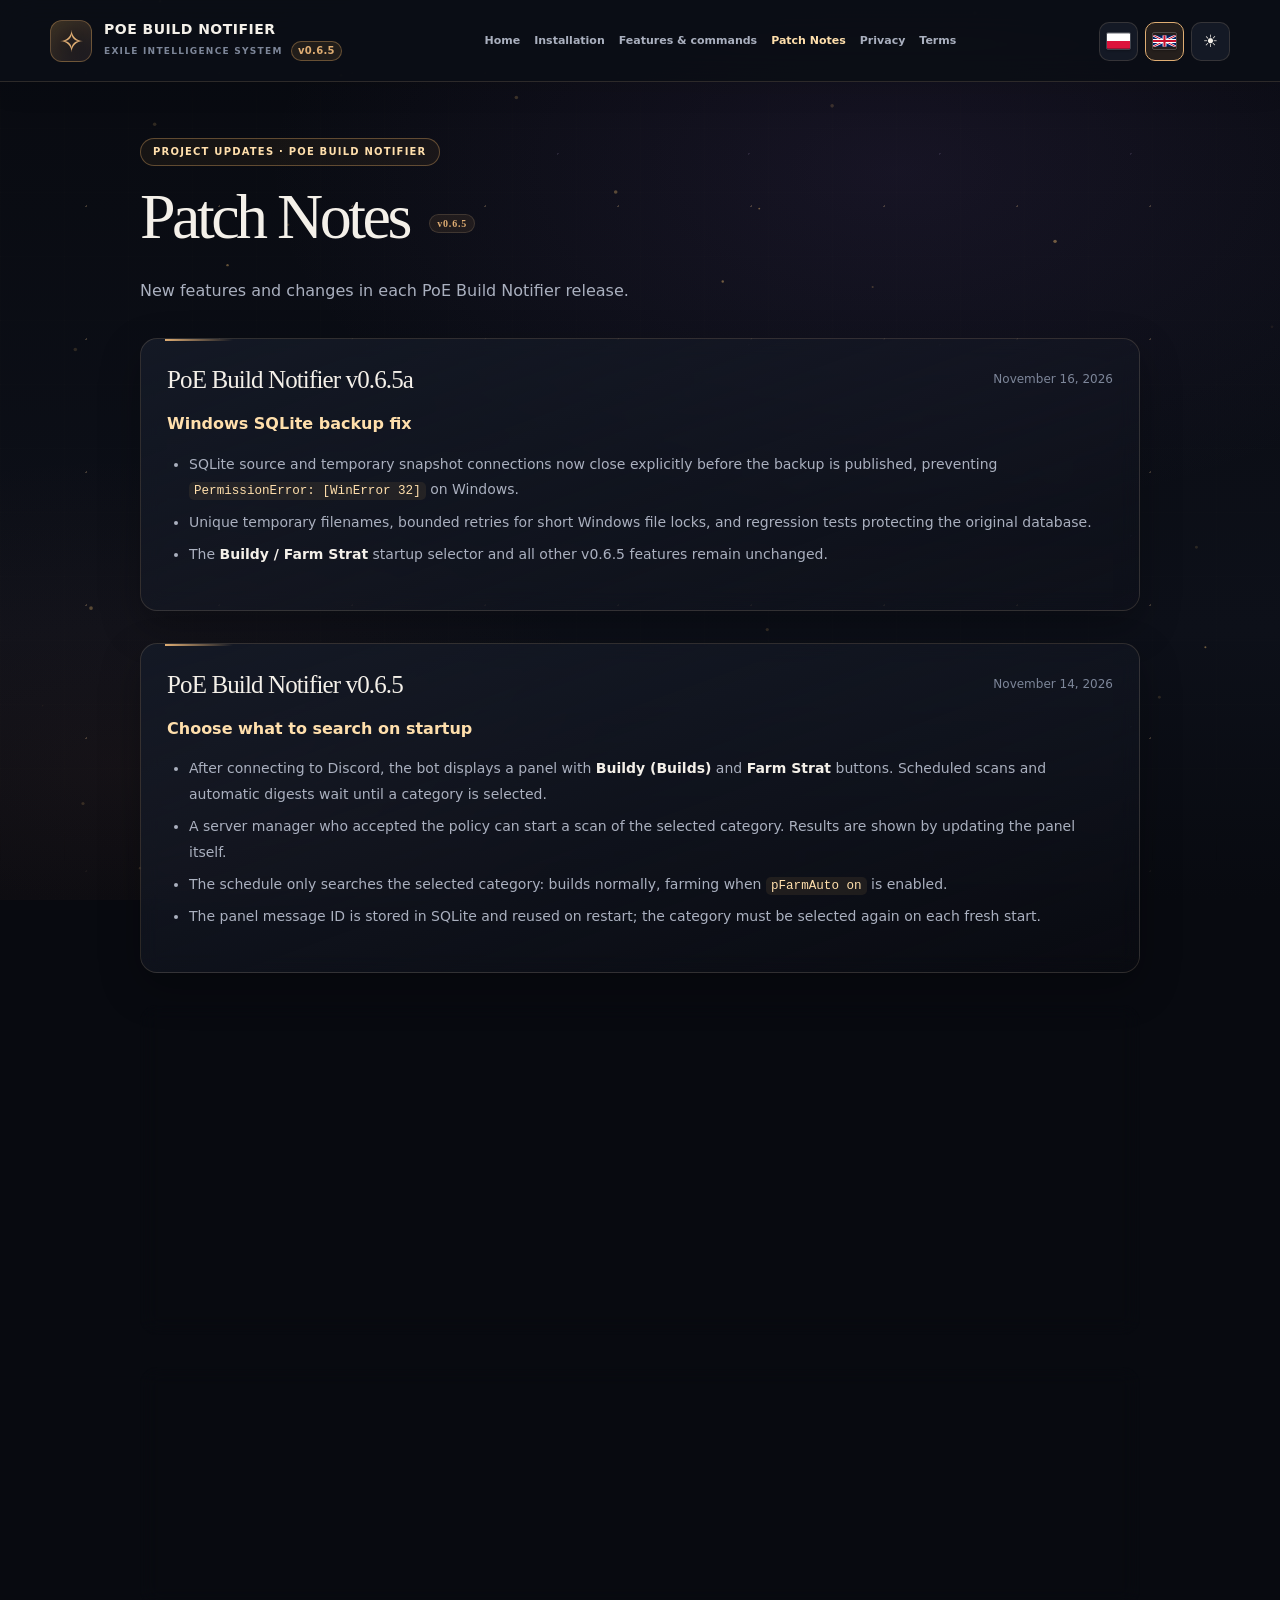
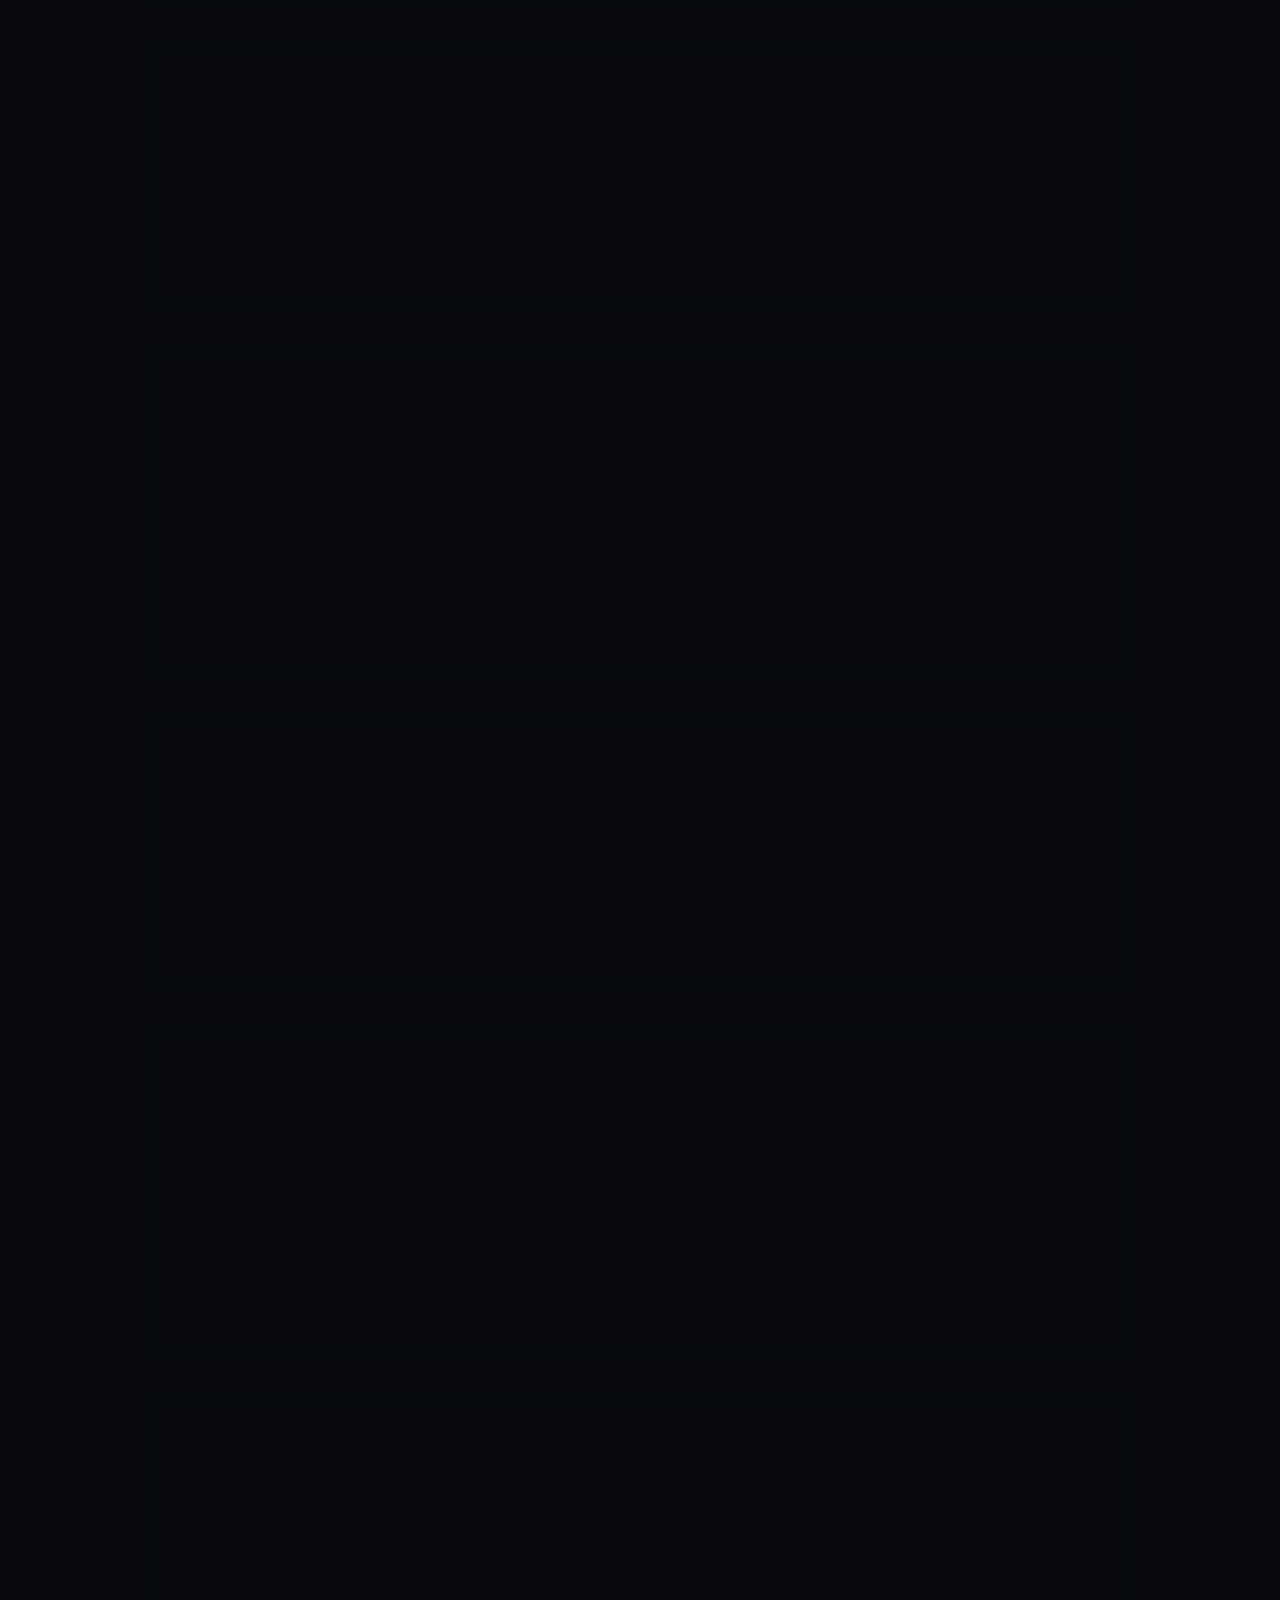
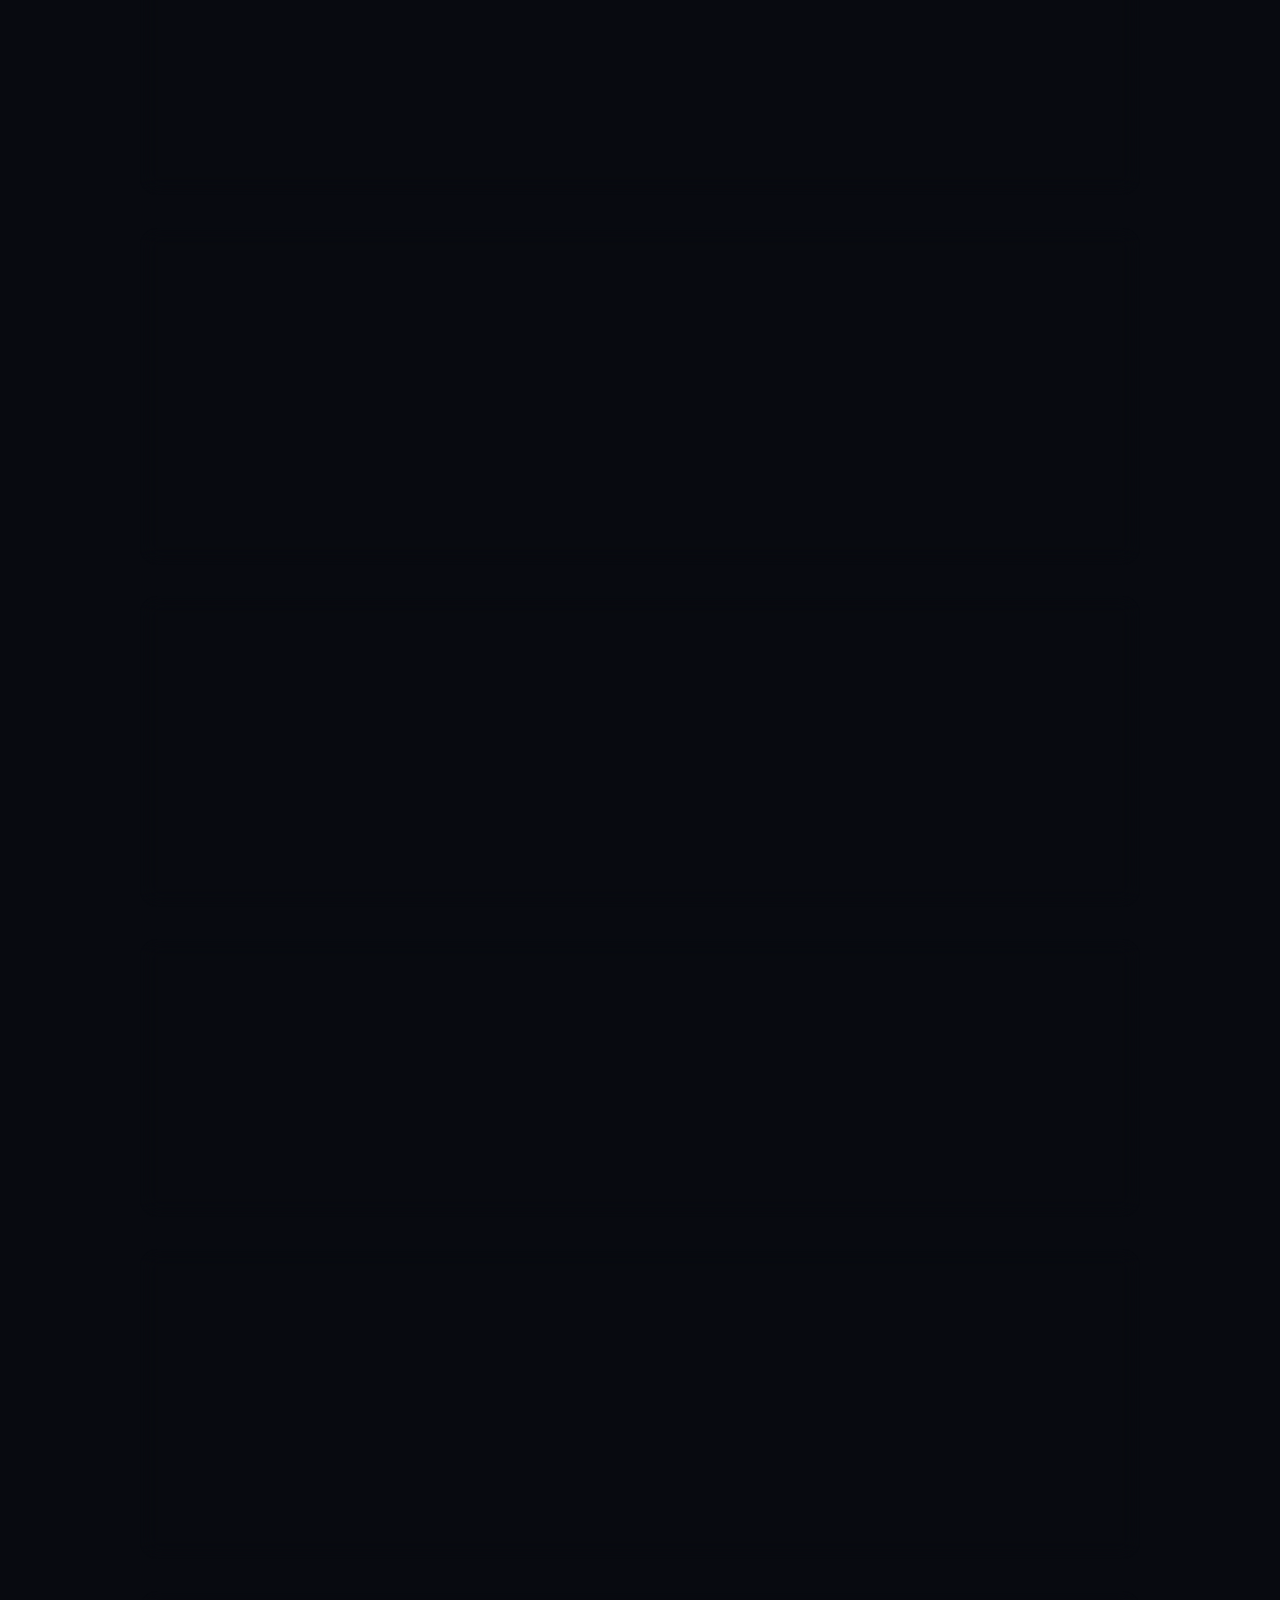
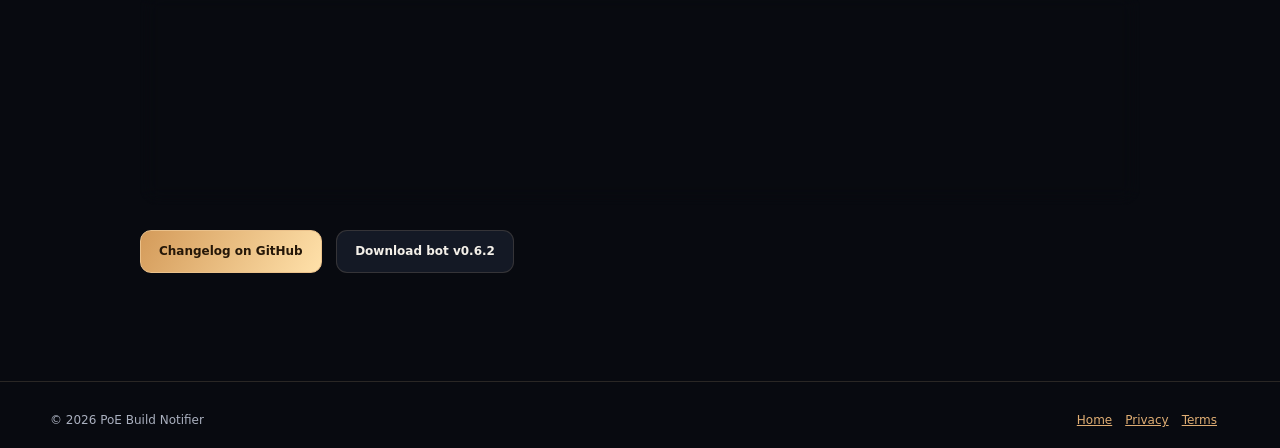
==== commit b8b5a2da: "site: v0.6.5a Windows backup hotfix Patch Notes EN" ====
--- a/changelog-en.html
+++ b/changelog-en.html
@@ -1,6 +1,6 @@
-<!doctype html><html lang="en"><head><meta charset="utf-8"><meta name="viewport" content="width=device-width,initial-scale=1"><meta name="description" content="Release history and patch notes for PoE Build Notifier"><title>PoE Build Notifier v0.6.5 — Patch Notes</title><link rel="stylesheet" href="style.css"><link rel="stylesheet" href="fancy.css"><link rel="stylesheet" href="unified.css"><link rel="alternate" hreflang="pl" href="https://bollek231.github.io/poe-build-notifier-site/changelog.html"><link rel="alternate" hreflang="en" href="https://bollek231.github.io/poe-build-notifier-site/changelog-en.html"></head><body class="docs-redesign dark"><div class="site-atmosphere" aria-hidden="true"><canvas id="ember-field"></canvas></div><div class="site-spotlight" aria-hidden="true"></div><header class="unified-header">
+<!doctype html><html lang="en"><head><meta charset="utf-8"><meta name="viewport" content="width=device-width,initial-scale=1"><meta name="description" content="Release history and patch notes for PoE Build Notifier"><title>PoE Build Notifier v0.6.5a — Patch Notes</title><link rel="stylesheet" href="style.css"><link rel="stylesheet" href="fancy.css"><link rel="stylesheet" href="unified.css"><link rel="alternate" hreflang="pl" href="https://bollek231.github.io/poe-build-notifier-site/changelog.html"><link rel="alternate" hreflang="en" href="https://bollek231.github.io/poe-build-notifier-site/changelog-en.html"></head><body class="docs-redesign dark"><div class="site-atmosphere" aria-hidden="true"><canvas id="ember-field"></canvas></div><div class="site-spotlight" aria-hidden="true"></div><header class="unified-header">
 <div class="wrap header-inner">
-  <a class="logo" href="https://bollek231.github.io/poe-build-notifier-site/index-en.html" aria-label="PoE Build Notifier — homepage"><span class="logo-symbol" aria-hidden="true">✧</span><span class="logo-text"><strong>POE BUILD NOTIFIER</strong><small>EXILE INTELLIGENCE SYSTEM <b class="site-version">v0.6.5</b></small></span></a>
+  <a class="logo" href="https://bollek231.github.io/poe-build-notifier-site/index-en.html" aria-label="PoE Build Notifier — homepage"><span class="logo-symbol" aria-hidden="true">✧</span><span class="logo-text"><strong>POE BUILD NOTIFIER</strong><small>EXILE INTELLIGENCE SYSTEM <b class="site-version">v0.6.5a</b></small></span></a>
   <nav id="site-nav" aria-label="Main navigation">
     <a href="https://bollek231.github.io/poe-build-notifier-site/index-en.html">Home</a>
 <a href="https://bollek231.github.io/poe-build-notifier-site/instalacja-en.html">Installation</a>
@@ -16,7 +16,7 @@
     <button type="button" class="ctrl theme-button" id="theme-toggle" title="Change color theme" aria-label="Toggle light/dark theme">☀️</button>
   </div>
 </div>
-</header><main class="wrap content"><span class="pill">Project updates · PoE Build Notifier</span><h1>Patch Notes <span class="site-version heading-version">v0.6.5</span></h1><p class="lead">New features and changes in each PoE Build Notifier release.</p><article class="release-entry" id="v0-6-5"><div class="release-heading"><h2>PoE Build Notifier v0.6.5</h2><span class="release-date">November 14, 2026</span></div><h3>Choose what to search on startup</h3><ul><li>After connecting to Discord, the bot displays a panel with <strong>Buildy (Builds)</strong> and <strong>Farm Strat</strong> buttons. Scheduled scans and automatic digests wait until a category is selected.</li><li>A server manager who accepted the policy can start a scan of the selected category. Results are shown by updating the panel itself.</li><li>The schedule only searches the selected category: builds normally, farming when <code>pFarmAuto on</code> is enabled.</li><li>The panel message ID is stored in SQLite and reused on restart; the category must be selected again on each fresh start.</li></ul></article><article class="release-entry" id="v0-6-4d"><div class="release-heading"><h2>PoE Build Notifier v0.6.4d</h2><span class="release-date">November 13, 2026</span></div><h3>Discord notification redesign</h3><ul><li>Purple build embeds and gold farming embeds with clearer headers, fields, thumbnails and concise footers.</li><li><code>pEmbedStyle compact</code> and <code>pEmbedStyle expanded</code> select the layout for new notifications; <code>pEmbedStyle status</code> displays the current option. Expanded is the default.</li><li>Contextual <strong>Save, YouTube, PoB, Maxroll, Mobalytics and PoE Planner</strong> buttons. The duplicate raw YouTube URL above notifications was removed.</li><li>Cleaned up technical labels and enabled saving from dedicated farming channels. Previously posted messages are unchanged.</li></ul></article><article class="release-entry" id="v0-6-4c"><div class="release-heading"><h2>PoE Build Notifier v0.6.4c</h2><span class="release-date">November 13, 2026</span></div><h3>PoE Planner buttons</h3><ul><li>Currency-farming notifications now include a <strong>PoE Planner</strong> button whenever the YouTube description includes a link to <code>https://poeplanner.com</code> or <code>https://www.poeplanner.com</code>.</li><li>Added safe domain validation and PoE Planner support when refreshing buttons in previously posted messages.</li></ul></article><article class="release-entry" id="v0-6-4b"><div class="release-heading"><h2>PoE Build Notifier v0.6.4b</h2><span class="release-date">November 13, 2026</span></div><h3>Optional video count for manual scanning</h3><ul><li><code>pScan</code> and <code>pFarmScan</code> accept a new-video limit, e.g. <code>pScan 1</code>, <code>pScan 2</code>, <code>pFarmScan 1</code>, <code>pFarmScan 2</code>.</li><li>Without a count, both retain their full manual scan behavior. Valid range: 1–25 videos. The number caps posted or queued matches, not YouTube API queries.</li><li>The cap also applies during quiet hours, and the scan summary reports queued videos.</li></ul></article><article class="release-entry" id="v0-6-4"><div class="release-heading"><h2>PoE Build Notifier v0.6.4</h2><span class="release-date">November 13, 2026</span></div><h3>Currency farming strategies</h3><ul><li>Added <code>pFarmScan</code> and <code>pFarmSearch TOPIC</code> for currency farming guides in PoE 1 and PoE 2.</li><li><code>pFarmTopics</code> lists supported strategies and <code>pFarmRecent</code> shows recently discovered videos.</li><li><code>pFarmAuto on/off/status</code> controls opt-in monitoring. When enabled, it uses at most one additional query per interval within the existing shared YouTube budget.</li><li>New patch and freshness filters keep farming videos separate from build history; quiet-hours strategies are delivered in a digest.</li><li>Optional dedicated Discord channel with <code>FARM_CHANNEL_ID</code> in the private <code>.env</code>.</li></ul></article><article class="release-entry" id="v0-6-3"><div class="release-heading"><h2>PoE Build Notifier v0.6.3</h2><span class="release-date">November 13, 2026</span></div><h3>Windows launcher and automatic updates</h3><ul><li>Added a desktop launcher with start/stop controls and live logs, without manually typing CMD commands.</li><li>On startup the launcher checks GitHub, downloads and automatically installs a newer bot version.</li><li>Only program files are replaced; private <code>.env</code>, SQLite data and user settings stay intact.</li><li>Added rollback of program files on install failure, <code>.bat</code> and <code>.vbs</code> shortcuts, and automated ZIP packaging.</li></ul></article><article class="release-entry" id="v0-6-2b"><div class="release-heading"><h2>PoE Build Notifier v0.6.2b</h2><span class="release-date">November 13, 2026</span></div><h3>Choose a translation provider</h3><ul><li>New <strong>MyMemory</strong> option for English title translations, without an API key or billing.</li><li>Switch to <strong>Google Cloud Translation</strong> with your own API key via <code>pTranslateTitles google</code>, or choose MyMemory with <code>pTranslateTitles mymemory</code>.</li><li>New provider setting in <code>pSettings</code>, saved to SQLite.</li><li>Local language detection for MyMemory, separate translation caches, bounded requests and safe fallback to original titles.</li><li><code>pVersion</code> now accepts letter-suffixed releases such as <code>0.6.2b</code>.</li></ul></article><article class="release-entry" id="v0-6-2"><div class="release-heading"><h2>PoE Build Notifier v0.6.2</h2><span class="release-date">November 13, 2026</span></div><h3>Community tools and title translations</h3><ul><li>New <code>pSetup</code> menu for game, patch, bot language and scan interval.</li><li>Interactive <code>pHelp</code> command categories and examples.</li><li><code>pQuietHours</code> queues recent guides and posts one digest after the quiet period.</li><li><code>pPause</code> and <code>pResume</code> suspend scheduled scans without preventing manual searches.</li><li><code>pSaved</code> adds a Save button and private, user-controlled video bookmarks.</li><li><code>pTrending</code> compares YouTube view growth between observations.</li><li><code>pTranslateTitles</code> optionally translates titles to English via Google Cloud Translation, with original titles, caching and request limits.</li></ul></article><article class="release-entry" id="v0-6-1"><div class="release-heading"><h2>PoE Build Notifier v0.6.1</h2><span class="release-date">November 13, 2026</span></div><h3>Languages and settings</h3><ul><li>New <code>pLanguage</code> command with a Discord <strong>Polski / English</strong> picker, plus <code>pLanguage pl</code> and <code>pLanguage en</code>.</li><li>English translations for command replies, alerts and build notification labels.</li><li><code>pSettings</code> now provides interactive editing via forms, dropdowns and toggles.</li><li>Change scan intervals, digest time, result counts, YouTube search budget, message delays, video age and GitHub version-check intervals.</li><li>Input and permission validation, SQLite persistence and updates applied without a restart.</li></ul></article>
+</header><main class="wrap content"><span class="pill">Project updates · PoE Build Notifier</span><h1>Patch Notes <span class="site-version heading-version">v0.6.5a</span></h1><p class="lead">New features and changes in each PoE Build Notifier release.</p><article class="release-entry" id="v0-6-5a"><div class="release-heading"><h2>PoE Build Notifier v0.6.5a</h2><span class="release-date">November 16, 2026</span></div><h3>Windows SQLite backup fix</h3><ul><li>SQLite source and temporary snapshot connections now close explicitly before the backup is published, preventing <code>PermissionError: [WinError 32]</code> on Windows.</li><li>Unique temporary filenames, bounded retries for short Windows file locks, and regression tests protecting the original database.</li><li>The <strong>Buildy / Farm Strat</strong> startup selector and all other v0.6.5 features remain unchanged.</li></ul></article><article class="release-entry" id="v0-6-5"><div class="release-heading"><h2>PoE Build Notifier v0.6.5</h2><span class="release-date">November 14, 2026</span></div><h3>Choose what to search on startup</h3><ul><li>After connecting to Discord, the bot displays a panel with <strong>Buildy (Builds)</strong> and <strong>Farm Strat</strong> buttons. Scheduled scans and automatic digests wait until a category is selected.</li><li>A server manager who accepted the policy can start a scan of the selected category. Results are shown by updating the panel itself.</li><li>The schedule only searches the selected category: builds normally, farming when <code>pFarmAuto on</code> is enabled.</li><li>The panel message ID is stored in SQLite and reused on restart; the category must be selected again on each fresh start.</li></ul></article><article class="release-entry" id="v0-6-4d"><div class="release-heading"><h2>PoE Build Notifier v0.6.4d</h2><span class="release-date">November 13, 2026</span></div><h3>Discord notification redesign</h3><ul><li>Purple build embeds and gold farming embeds with clearer headers, fields, thumbnails and concise footers.</li><li><code>pEmbedStyle compact</code> and <code>pEmbedStyle expanded</code> select the layout for new notifications; <code>pEmbedStyle status</code> displays the current option. Expanded is the default.</li><li>Contextual <strong>Save, YouTube, PoB, Maxroll, Mobalytics and PoE Planner</strong> buttons. The duplicate raw YouTube URL above notifications was removed.</li><li>Cleaned up technical labels and enabled saving from dedicated farming channels. Previously posted messages are unchanged.</li></ul></article><article class="release-entry" id="v0-6-4c"><div class="release-heading"><h2>PoE Build Notifier v0.6.4c</h2><span class="release-date">November 13, 2026</span></div><h3>PoE Planner buttons</h3><ul><li>Currency-farming notifications now include a <strong>PoE Planner</strong> button whenever the YouTube description includes a link to <code>https://poeplanner.com</code> or <code>https://www.poeplanner.com</code>.</li><li>Added safe domain validation and PoE Planner support when refreshing buttons in previously posted messages.</li></ul></article><article class="release-entry" id="v0-6-4b"><div class="release-heading"><h2>PoE Build Notifier v0.6.4b</h2><span class="release-date">November 13, 2026</span></div><h3>Optional video count for manual scanning</h3><ul><li><code>pScan</code> and <code>pFarmScan</code> accept a new-video limit, e.g. <code>pScan 1</code>, <code>pScan 2</code>, <code>pFarmScan 1</code>, <code>pFarmScan 2</code>.</li><li>Without a count, both retain their full manual scan behavior. Valid range: 1–25 videos. The number caps posted or queued matches, not YouTube API queries.</li><li>The cap also applies during quiet hours, and the scan summary reports queued videos.</li></ul></article><article class="release-entry" id="v0-6-4"><div class="release-heading"><h2>PoE Build Notifier v0.6.4</h2><span class="release-date">November 13, 2026</span></div><h3>Currency farming strategies</h3><ul><li>Added <code>pFarmScan</code> and <code>pFarmSearch TOPIC</code> for currency farming guides in PoE 1 and PoE 2.</li><li><code>pFarmTopics</code> lists supported strategies and <code>pFarmRecent</code> shows recently discovered videos.</li><li><code>pFarmAuto on/off/status</code> controls opt-in monitoring. When enabled, it uses at most one additional query per interval within the existing shared YouTube budget.</li><li>New patch and freshness filters keep farming videos separate from build history; quiet-hours strategies are delivered in a digest.</li><li>Optional dedicated Discord channel with <code>FARM_CHANNEL_ID</code> in the private <code>.env</code>.</li></ul></article><article class="release-entry" id="v0-6-3"><div class="release-heading"><h2>PoE Build Notifier v0.6.3</h2><span class="release-date">November 13, 2026</span></div><h3>Windows launcher and automatic updates</h3><ul><li>Added a desktop launcher with start/stop controls and live logs, without manually typing CMD commands.</li><li>On startup the launcher checks GitHub, downloads and automatically installs a newer bot version.</li><li>Only program files are replaced; private <code>.env</code>, SQLite data and user settings stay intact.</li><li>Added rollback of program files on install failure, <code>.bat</code> and <code>.vbs</code> shortcuts, and automated ZIP packaging.</li></ul></article><article class="release-entry" id="v0-6-2b"><div class="release-heading"><h2>PoE Build Notifier v0.6.2b</h2><span class="release-date">November 13, 2026</span></div><h3>Choose a translation provider</h3><ul><li>New <strong>MyMemory</strong> option for English title translations, without an API key or billing.</li><li>Switch to <strong>Google Cloud Translation</strong> with your own API key via <code>pTranslateTitles google</code>, or choose MyMemory with <code>pTranslateTitles mymemory</code>.</li><li>New provider setting in <code>pSettings</code>, saved to SQLite.</li><li>Local language detection for MyMemory, separate translation caches, bounded requests and safe fallback to original titles.</li><li><code>pVersion</code> now accepts letter-suffixed releases such as <code>0.6.2b</code>.</li></ul></article><article class="release-entry" id="v0-6-2"><div class="release-heading"><h2>PoE Build Notifier v0.6.2</h2><span class="release-date">November 13, 2026</span></div><h3>Community tools and title translations</h3><ul><li>New <code>pSetup</code> menu for game, patch, bot language and scan interval.</li><li>Interactive <code>pHelp</code> command categories and examples.</li><li><code>pQuietHours</code> queues recent guides and posts one digest after the quiet period.</li><li><code>pPause</code> and <code>pResume</code> suspend scheduled scans without preventing manual searches.</li><li><code>pSaved</code> adds a Save button and private, user-controlled video bookmarks.</li><li><code>pTrending</code> compares YouTube view growth between observations.</li><li><code>pTranslateTitles</code> optionally translates titles to English via Google Cloud Translation, with original titles, caching and request limits.</li></ul></article><article class="release-entry" id="v0-6-1"><div class="release-heading"><h2>PoE Build Notifier v0.6.1</h2><span class="release-date">November 13, 2026</span></div><h3>Languages and settings</h3><ul><li>New <code>pLanguage</code> command with a Discord <strong>Polski / English</strong> picker, plus <code>pLanguage pl</code> and <code>pLanguage en</code>.</li><li>English translations for command replies, alerts and build notification labels.</li><li><code>pSettings</code> now provides interactive editing via forms, dropdowns and toggles.</li><li>Change scan intervals, digest time, result counts, YouTube search budget, message delays, video age and GitHub version-check intervals.</li><li>Input and permission validation, SQLite persistence and updates applied without a restart.</li></ul></article>
 <article class="release-entry" id="v0-6-0"><div class="release-heading"><h2>PoE Build Notifier v0.6.0</h2><span class="release-date">November 13, 2026</span></div><h3>Path of Exile 2</h3><ul><li><code>pGame poe1</code> / <code>pGame poe2</code> — switch the game used for build discovery.</li><li>Separate PoE 1 and PoE 2 patch targets and filters stored in SQLite.</li><li>Dedicated PoE 2 <strong>1.0</strong> search phrases with older-patch exclusions.</li><li>Independent check that videos were published within the past 24 hours.</li><li>Support for Mobalytics PoE 2 links (<code>/poe-2/</code>).</li></ul></article>
 <article class="release-entry" id="v0-5-2"><div class="release-heading"><h2>PoE Build Notifier v0.5.2</h2><span class="release-date">November 13, 2026</span></div><h3>Website redesign</h3><ul><li>Dark-fantasy GitHub Pages redesign with feature cards and a Discord command preview.</li><li>Animated particles, emblem and cursor-following spotlight.</li><li>☀️/🌙 light/dark themes, responsive layout and accessibility controls.</li><li>Consistent appearance throughout the Polish and English documentation.</li></ul></article>
 <article class="release-entry" id="v0-5-1"><div class="release-heading"><h2>PoE Build Notifier v0.5.1</h2><span class="release-date">November 13, 2026</span></div><h3>Discovery and reliability</h3><ul><li>Smarter local YouTube API budget and search query rotation.</li><li>Channel allow/block lists and filters for skills, classes, ascendancies and game modes.</li><li>PoB, Maxroll and Mobalytics URL validation and automatic button completion in Discord posts.</li><li>Technical/reconnection alerts and private SQLite backups.</li><li><code>pVersion</code> and GitHub update notifications.</li></ul></article>
